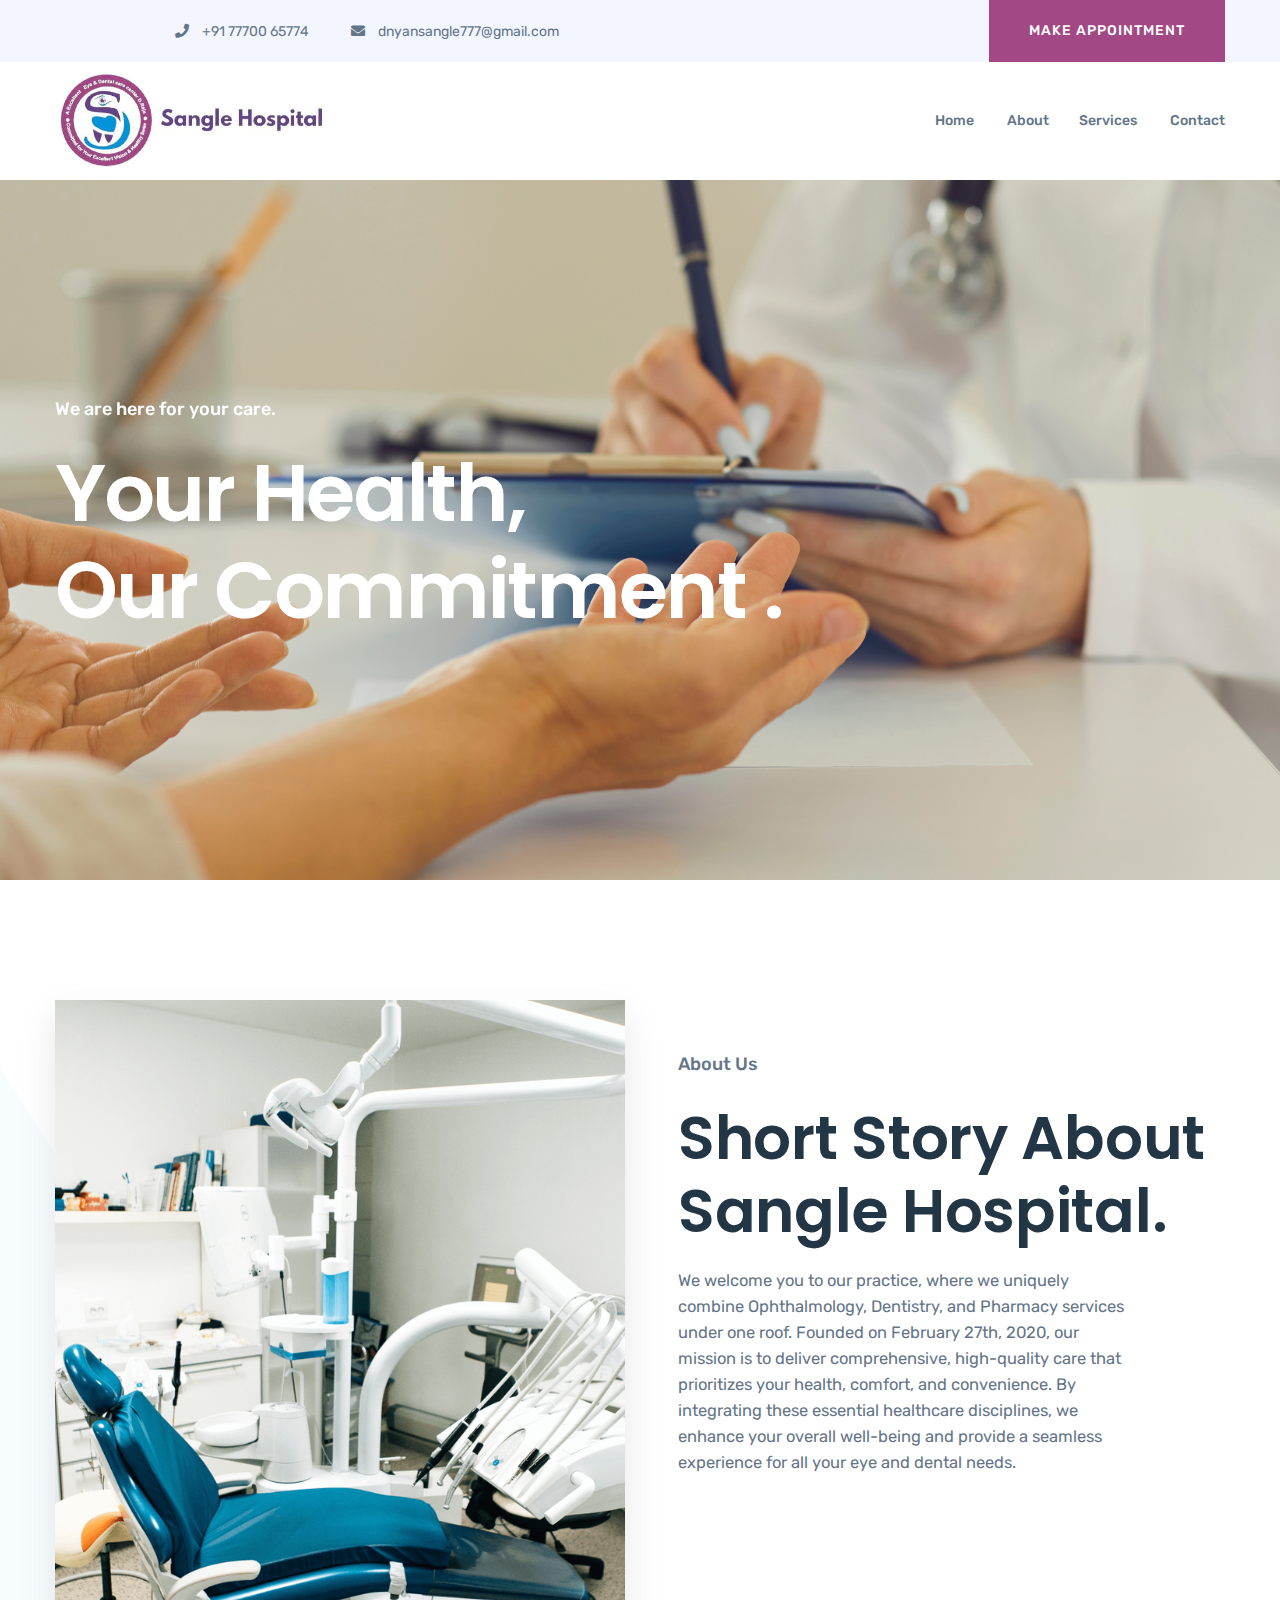
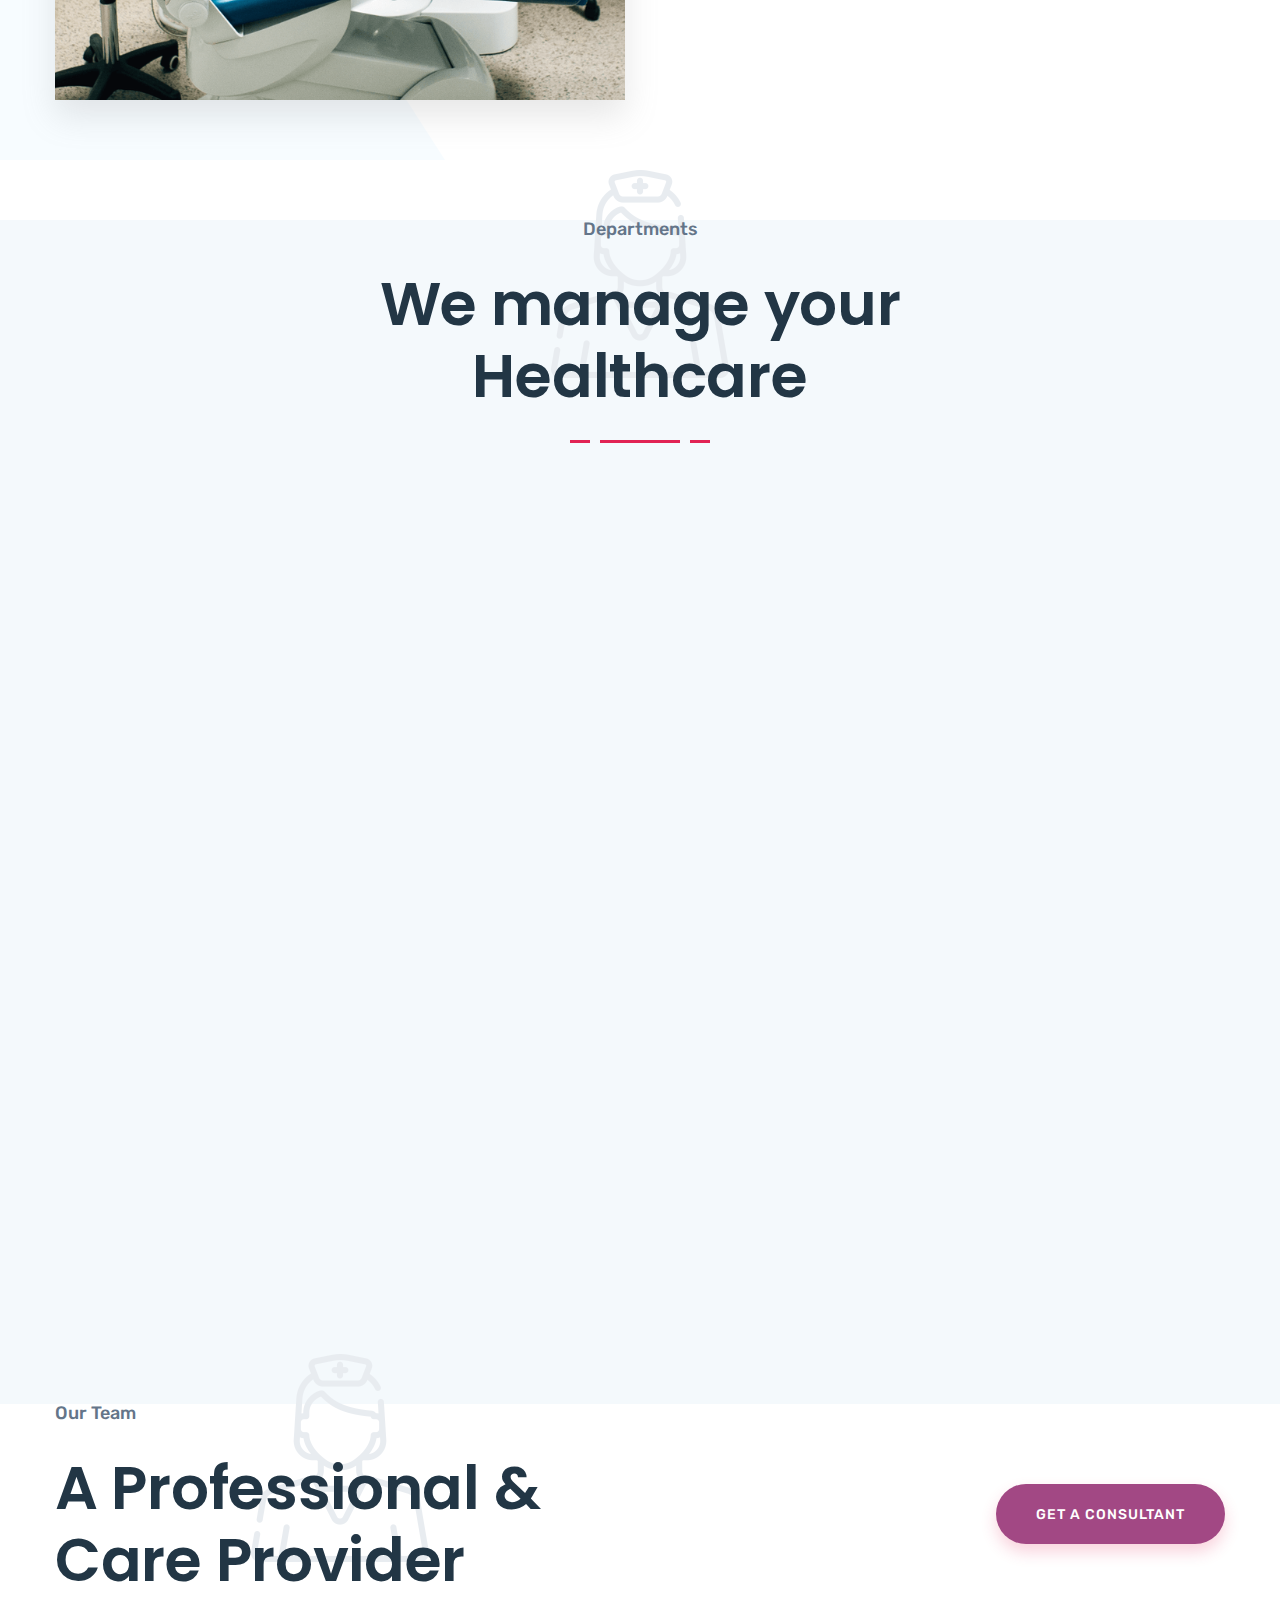
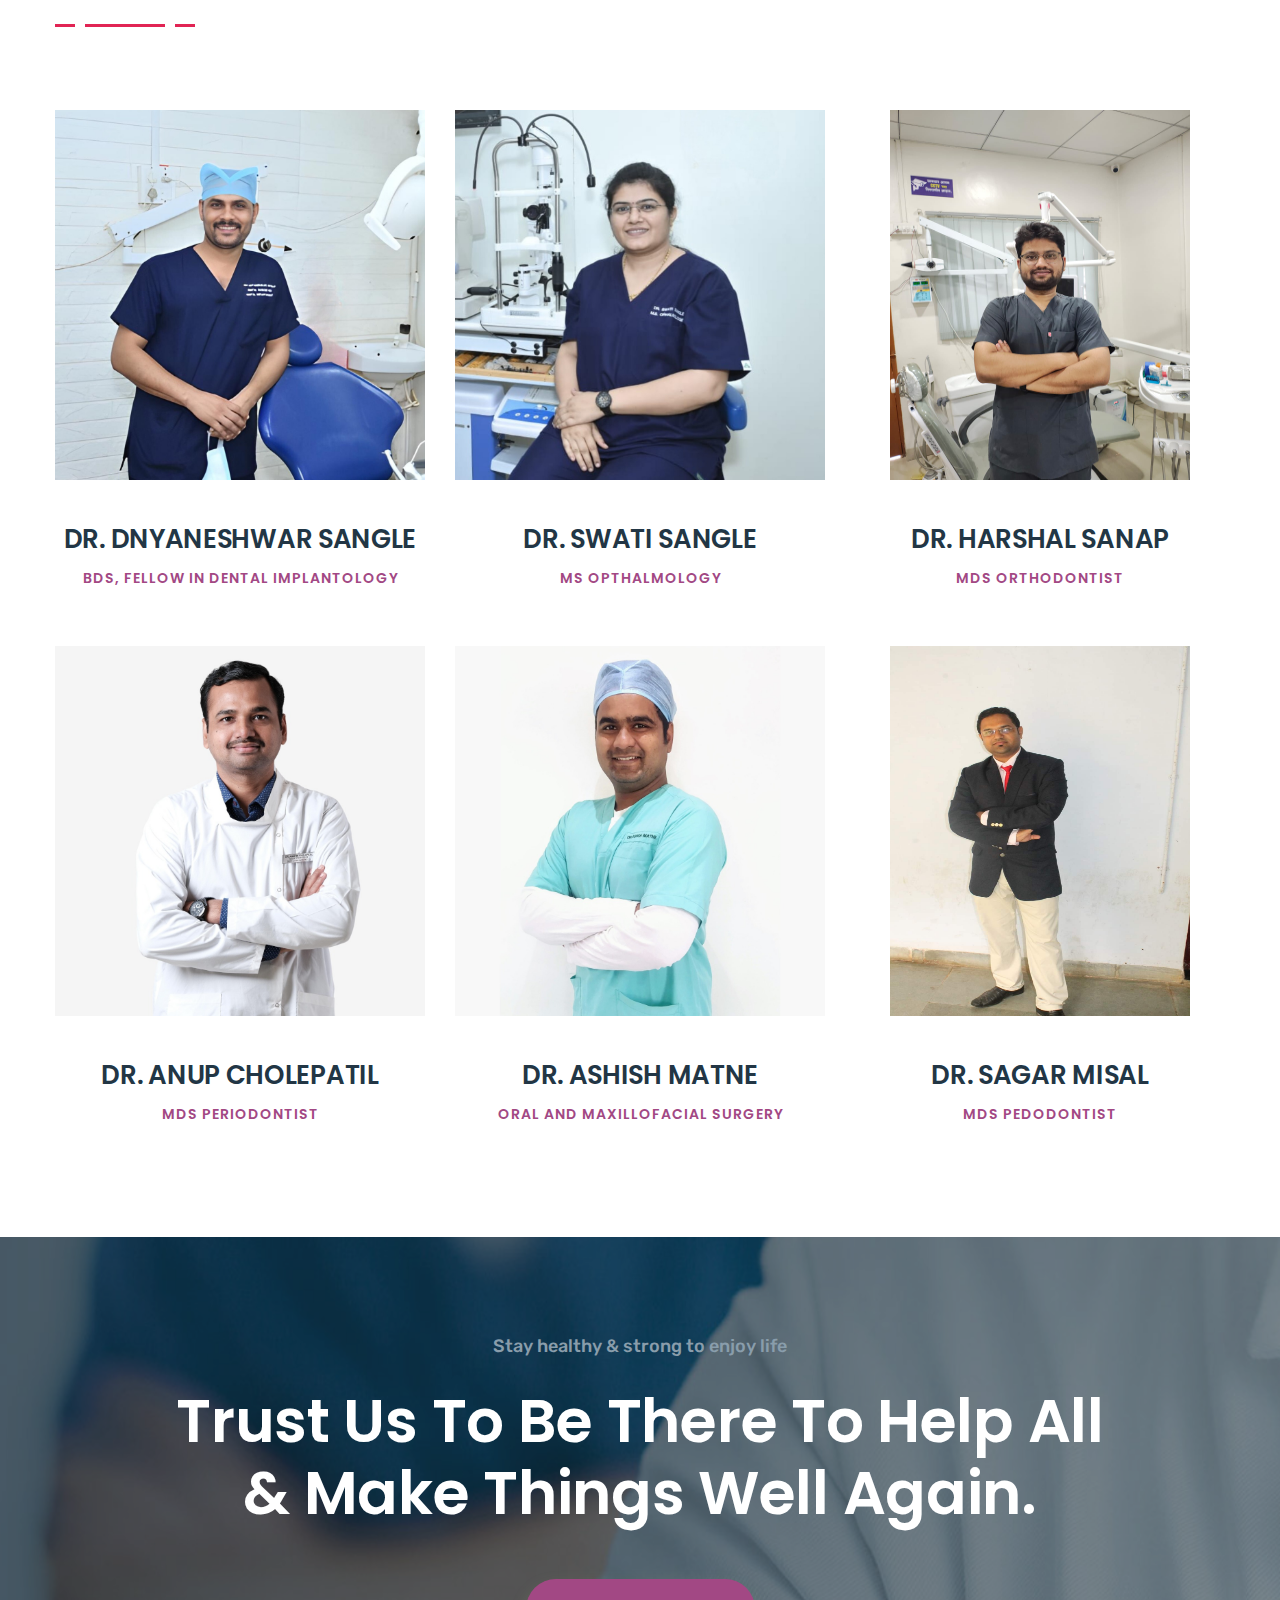
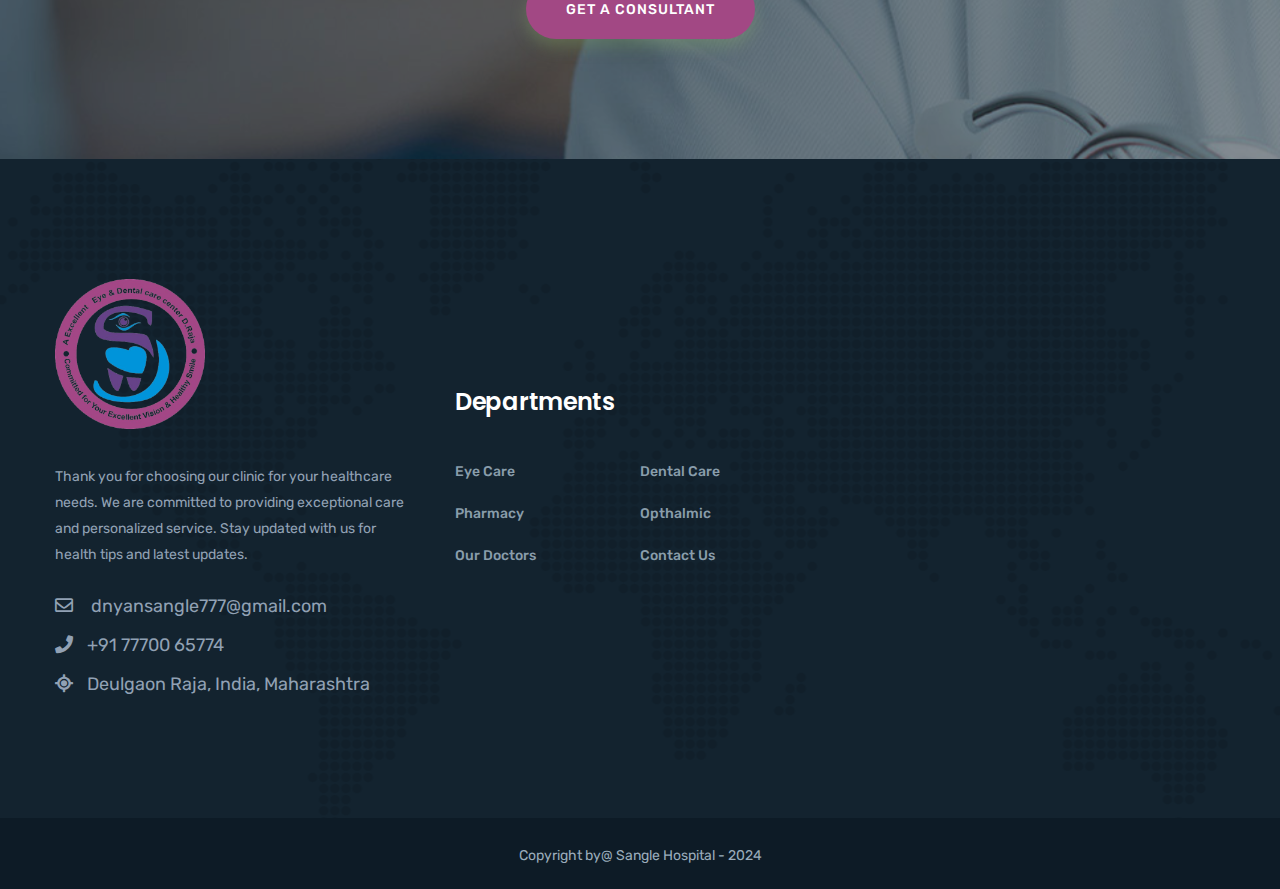
==== index.html @ 7b8735f2 "content change in home and services page" ====
<!doctype html>
<html class="no-js" lang="zxx">

<head>
    <meta charset="utf-8">
    <meta http-equiv="x-ua-compatible" content="ie=edge">
    <title>Sangle Hospital | Home </title>
    <meta name="description" content="">
    <meta name="viewport" content="width=device-width, initial-scale=1">

    <link rel="manifest" href="site.webmanifest">
    <link rel="shortcut icon" type="image/x-icon" href="img/faviconicon.jpg">
    <!-- Place favicon.png in the root directory -->

    <!-- CSS here -->
    <link rel="stylesheet" href="css/bootstrap.min.css">
    <link rel="stylesheet" href="css/owl.carousel.min.css">
    <link rel="stylesheet" href="css/animate.min.css">
    <link rel="stylesheet" href="css/nice-select.css">
    <link rel="stylesheet" href="css/magnific-popup.css">
    <link rel="stylesheet" href="css/all.min.css">
    <link rel="stylesheet" href="css/meanmenu.css">
    <link rel="stylesheet" href="css/slick.css">
    <link rel="stylesheet" href="css/default.css">
    <link rel="stylesheet" href="css/style.css">
    <link rel="stylesheet" href="css/responsive.css">
</head>

<body>

    <!-- header begin -->
    <header>
        <div class="top-bar d-none d-md-block">
            <div class="container">
                <div class="row d-flex align-items-center">
                    <div class="col-xl-6 offset-xl-1 col-lg-6 offset-lg-1 col-md-7 offset-md-1">
                        <div class="header-info">
                            <span><i class="fas fa-phone"></i> +91 77700 65774</span>
                            <span><i class="fas fa-envelope"></i> dnyansangle777@gmail.com</span>
                        </div>
                    </div>
                    <div class="col-xl-5 col-lg-5 col-md-4">
                        <div class="header-top-right-btn f-right">
                            <a href="contact.html" class="btn">Make Appointment</a>
                        </div>
                    </div>
                </div>
            </div>
        </div>
        <!-- menu-area -->
        <div class="header-menu-area">
            <div class="container">
                <div class="row">
                    <div class="col-xl-3 col-lg-3 col-md-5 d-flex align-items-center">
                        <div class="logo logo-circle pos-rel" >
                            <a href="index.html"><img src="img/lpog.jpg" alt=""  style="height:100%;"></a>
                        </div>
                       
                    </div>
                    <div class="col-xl-9 col-lg-9 col-md-9">
                        <!-- <div class="header-right f-right">
                            <div class="header-lang f-right pos-rel d-none d-lg-block">
                                <div class="lang-icon">
                                    <img src="img/icon/lang.png" alt="">
                                    <span>EN<i class="fas fa-angle-down"></i></span>
                                </div>
                                <ul class="header-lang-list">
                                    <li><a href="#">USA</a></li>
                                    <li><a href="#">UK</a></li>
                                    <li><a href="#">CA</a></li>
                                    <li><a href="#">AU</a></li>
                                </ul>
                            </div>
                            <div class="header-social-icons f-right d-none d-xl-block">
                                <ul>
                                    <li><a href="#"><i class="fab fa-facebook-f"></i></a></li>
                                    <li><a href="#"><i class="fab fa-behance"></i></a></li>
                                    <li><a href="#"><i class="fab fa-youtube"></i></a></li>
                                    <li><a href="#"><i class="fab fa-linkedin"></i></a></li>
                                    <li><a href="#"><i class="fab fa-pinterest"></i></a></li>
                                </ul>
                            </div>
                        </div> -->
                        <div class="header__menu f-right">
                            <nav id="mobile-menu">
                                <ul>
                                    <li><a href="index.html">Home</a>
                                    </li>
                                    <li><a href="about.html">About</a>
                                    <li><a href="services.html">Services</a>
                                    </li>
                                    </li>
                                    <li><a href="contact.html">Contact</a>
                                    </li>
                                    
                            </nav>
                        </div>
                    </div>
                    <div class="col-12">
                        <div class="mobile-menu"></div>
                    </div>
                </div>
            </div>
        </div>
    </header>
    <!-- header end -->

    <main>
        <!-- hero-area start -->
        <section class="hero-area">
            <div class="hero-slider">
                <div class="slider-active">
                    <div class="single-slider slider-height d-flex align-items-center" data-background="img/slider/hero-banner.png">
                        <div class="container">
                            <div class="row">
                                <div class="col-xl-6 col-lg-8 col-md-10">
                                    <div class="hero-text">
                                        <div class="hero-slider-caption " >
                                            <h5 data-animation="fadeInUp" data-delay=".2s"style="color: white;">We are here for your care.</h5>
                                            <h1 data-animation="fadeInUp" data-delay=".4s"style="color: white; width: 250%;">Your Health,<br/> Our Commitment .</h1>
                                        </div>
                                        
                                    </div>
                                </div>
                            </div>
                        </div>
                    </div>
                    
                </div>
            </div>
        </section>
        <!-- hero-area end -->
        <!-- about-area start -->
        <section class="about-area pt-120 pb-90">
            <div class="container">
                <div class="row">
                    <div class="col-xl-6 col-lg-5">
                        
                        <div class="about-left-side pos-rel mb-30">
                            <div class="about-front-img">
                                <img src="img/about/illustrationn.png" alt="">
                            </div>
                            <div class="about-shape">
                                <img src="img/about/about-shape.png" alt="">
                            </div>
                        </div>
                    </div>
                    <div class="col-xl-6 col-lg-7">
                        <div class="about-right-side pt-55 mb-30">
                            <div class="about-title mb-20">
                                <h5>About Us</h5>
                                <h1>Short Story About Sangle Hospital.</h1>
                            </div>
                            <div class="about-text" >
                                <p style="font-size: 16.5px; width: 500px;">We welcome you to our practice, where we uniquely combine Ophthalmology, Dentistry, and Pharmacy services under one roof. Founded on February 27th, 2020, our mission is to deliver comprehensive, high-quality care that prioritizes your health, comfort, and convenience. By integrating these essential healthcare disciplines, we enhance your overall well-being and provide a seamless experience for all your eye and dental needs.</p>
                            </div>
                          
                        </div>
                    </div>
                </div>
            </div>
        </section>
        <!-- about-area end -->
        <!-- services-area start -->
        <section class="servcies-area gray-bg pt-115 pb-90">
            <div class="container">
                <div class="row">
                    <div class="col-xl-8 offset-xl-2 col-lg-10 offset-lg-1">
                        <div class="section-title text-center pos-rel mb-75">
                            <div class="section-icon">
                                <img class="section-back-icon" src="img/section/section-back-icon.png" alt="">
                            </div>
                            <div class="section-text pos-rel">
                                <h5>Departments</h5>
                                <h1> We manage your Healthcare</h1>
                            </div>
                            <div class="section-line pos-rel">
                                
                                <img src="img/shape/section-title-line.png" alt="">
                            </div>
                        </div>
                    </div>
                </div>
                <div class="row">
                    <div class="col-6">
                        <div class="service-box text-center mb-30" data-aos="fade-right">
                            <div class="service-thumb" style="height: 10%; width: 15%; margin-left:44%;">
                                <img src="img/services/eye.png" alt="">
                            </div>

                            <div class="service-content">
                            <h3><a href="services-details.html">Eye Care</h3>
                                <p>Ensuring Your Vision's Health with Expertise and Compassion.</p>
                                <a class="service-link" href="services-details.html">Read More</a>
                            </div>
                        </div>
                    </div>
                    
                    <div class="col-6">
                        <div class="service-box text-center mb-30"data-aos="fade-left">
                            <div class="service-thumb" style="height: 10%; width: 15%; margin-left:45%;">
                                <img src="img/services/dental-care.png" alt="">
                            </div>
                            <div class="service-content">
                                <h3><a href="services-details-2.html">Dental Care</a></h3>
                                <p>Enhancing Smiles with Expertise, Comfort, and Personalized Treatment Options.</p>
                                <a class="service-link" href="services-details-2.html">Read More</a>
                            </div>
                        </div>
                    </div>
                    <div class="col-6">
                        <div class="service-box text-center mb-30"data-aos="fade-right">
                            <div class="service-thumb" style="height: 10%; width: 15%; margin-left:45%;">
                                <img src="img/services/medicine.png" alt="">
                            </div>
                            <div class="service-content">
                                <h3><a href="services-details-3.html">PHARMACY</a></h3>
                                <p>Dispensing health, expertise in medications, and caring service for your well-being and healthcare needs.</p>
                                <a class="service-link" href="services-details-3.html">Read More</a>
                            </div>
                        </div>
                    </div>
                    
                    <div class="col-6">
                        <div class="service-box text-center mb-30"data-aos="fade-left">
                            <div class="service-thumb" style="height: 10%; width: 15%; margin-left:45%;">
                                <img src="img/services/shared-vision.png" alt="">
                            </div>
                            <div class="service-content">
                                <h3><a href="services-details-4.html">Optometry/Optician.</a></h3>
                                <p>Specialized eye care services offering diagnostics, treatment, and surgeries for optimal vision health and wellness.</p>
                                <a class="service-link" href="services-details-4.html">Read More</a>
                            </div>
                        </div>
                    </div>
                    <!-- <div class="col-xl-4 col-lg-6 col-md-6">
                        <div class="service-box text-center mb-30">
                            <div class="service-thumb">
                                <img src="img/services/service5.png" alt="">
                            </div>
                            <div class="service-content">
                                <h3><a href="#">Neurology Sargery</a></h3>
                                <p>Ut enim ad minim veniam, quis nostrud exercitation ullamco laboris nisi ut aliquip ex ea commodo.</p>
                                <a class="service-link" href="services-details.html">Read More</a>
                            </div>
                        </div>
                    </div>
                    <div class="col-xl-4 col-lg-6 col-md-6">
                        <div class="service-box text-center mb-30">
                            <div class="service-thumb">
                                <img src="img/services/service6.png" alt="">
                            </div>
                            <div class="service-content">
                                <h3><a href="#">Allergic Issue</a></h3>
                                <p>Ut enim ad minim veniam, quis nostrud exercitation ullamco laboris nisi ut aliquip ex ea commodo.</p>
                                <a class="service-link" href="services-details.html">Read More</a>
                            </div>
                        </div> -->
                    </div>
                </div>
            </div>
        </section>
        <!-- services-area end -->
        <!-- team-area start -->
        <section class="team-area pt-115 pb-55">
            <div class="container">
                <div class="row">
                    <div class="col-xl-6 col-lg-7 col-md-10">
                        <div class="section-title pos-rel mb-75">
                            <div class="section-icon">
                                <img class="section-back-icon back-icon-left" src="img/section/section-back-icon.png" alt="">
                            </div>
                            <div class="section-text pos-rel">
                                <h5>Our Team</h5>
                                <h1>A Professional & Care Provider</h1>
                            </div>
                            <div class="section-line pos-rel">
                                <img src="img/shape/section-title-line.png" alt="">
                            </div>
                        </div>
                    </div>
                    <div class="col-xl-6 col-lg-5">
                        <div class="section-button text-right d-none d-lg-block pt-80" >
                            <a data-animation="fadeInLeft" data-delay=".6s" href="contact.html" class="btn btn-icon ml-0">GET A CONSULTANT</a>
                        </div>
                    </div>
                </div>
                <div class="row">
                    <div class="col-xl-4 col-lg-4 col-md-6">
                        <div class="team-box text-center mb-60">
                            <div class="team-thumb mb-45 pos-rel">
                                <img src="img/team/dr-5.jpg" alt="">
                            </div>
                            <div class="team-content">
                                <h3>DR. DNYANESHWAR SANGLE 
                                </h3>
                                <h6>BDS, FELLOW IN DENTAL IMPLANTOLOGY</h6>
                            </div>
                        </div>
                    </div>
                    <div class="col-xl-4 col-lg-4 col-md-6">
                        <div class="team-box text-center mb-60">
                            <div class="team-thumb mb-45 pos-rel">
                                <img src="img/team/dr-4.jpg" alt="">
                               
                            </div>
                            <div class="team-content">
                                <h3>
                                    DR. SWATI SANGLE 
                                    </h3>
                                <h6>MS OPTHALMOLOGY
                                </h6>
                            </div>
                        </div>
                    </div>
                    <div class="col-xl-4 col-lg-4 col-md-6" >
                        <div class="team-box text-center mb-60">
                            <div class="team-thumb mb-45 pos-rel" >
                                <img src="img/team/de-3.jpg" alt="" style="height: 370px; width: 300px;">
                               
                            </div>
                            <div class="team-content">
                                <h3>DR. HARSHAL SANAP
                                </h3>
                                <h6> MDS ORTHODONTIST
                                </h6>
                            </div>
                        </div>
                    </div>
                    <div class="col-xl-4 col-lg-4 col-md-6">
                        <div class="team-box text-center mb-60">
                            <div class="team-thumb mb-45 pos-rel">
                                <img src="img/team/dr-6.jpg" alt="">
                               
                            </div>
                            <div class="team-content">
                                <h3>DR. ANUP CHOLEPATIL 
                                </h3>
                                <h6> MDS PERIODONTIST </h6>
                            </div>
                        </div>
                    </div>
                    <div class="col-xl-4 col-lg-4 col-md-6">
                        <div class="team-box text-center mb-60">
                            <div class="team-thumb mb-45 pos-rel">
                                <img src="img/team/dr-1.jpg" alt="">
                               
                            </div>
                            <div class="team-content">
                                <h3>
                                    DR. ASHISH MATNE 
                                    </h3>
                                <h6> 
                                    ORAL AND MAXILLOFACIAL SURGERY
                                    </h6>
                            </div>
                        </div>
                    </div>
                    <div class="col-xl-4 col-lg-4 col-md-6">
                        <div class="team-box text-center mb-60">
                            <div class="team-thumb mb-45 pos-rel">
                                <img src="img/team/de-2.jpg" alt="" style="height: 370px; width: 300px;">
                               
                            </div>
                            <div class="team-content">
                                <h3>DR. SAGAR MISAL
                                </h3>
                                <h6> MDS PEDODONTIST
                                </h6>
                            </div>
                        </div>
                    </div>
                    <!-- <div class="col-xl-4 col-lg-4 col-md-6">
                        <div class="team-box text-center mb-60">
                            <div class="team-thumb mb-45 pos-rel">
                                <img src="img/team/member6.png" alt="">
                               
                            </div>
                            <div class="team-content">
                                <h3>DR. SAYALI DARGAD 

                                </h3>
                                <h6>BDS MDS
                                    ENDODONTICS 
                                    
                                </h6>
                            </div>
                        </div>
                    </div>
                    <div class="col-xl-4 col-lg-4 col-md-6">
                        <div class="team-box text-center mb-60">
                            <div class="team-thumb mb-45 pos-rel">
                                <img src="img/team/member6.png" alt="">
                               
                            </div>
                            <div class="team-content">
                                <h3>DR. AMER BADAM 

                                </h3>
                                <h6>BDS MDS PROSTHODONTIST 

                                </h6>
                            </div>
                        </div>
                    </div>
                    <div class="col-xl-4 col-lg-4 col-md-6">
                        <div class="team-box text-center mb-60">
                            <div class="team-thumb mb-45 pos-rel">
                                <img src="img/team/member6.png" alt="">
                               
                            </div>
                            <div class="team-content">
                                <h3>
                                    DR. KIRAN MHASKE
                                    
                                </h3>
                                <h6>BDS MDS 
                                    PROSTHODONTIST
                                </h6>
                            </div>
                        </div>
                    </div> -->
                </div>
            </div>
        </section>
        <!-- team-area end -->
        <!-- fact-area start -->
        <!-- <section class="fact-area fact-map primary-bg pos-rel pt-115 pb-60">
            <div class="container">
                <div class="row">
                    <div class="col-xl-6 col-lg-6 col-md-10">
                        <div class="section-title pos-rel mb-45">
                            <div class="section-text section-text-white pos-rel">
                                <h5>We are available 24/7</h5>
                                <h1 class="white-color">We Always Ready For A Challenge.</h1>
                            </div>
                        </div>
                        <div class="section-button section-button-left mb-30">
                            <a data-animation="fadeInLeft" data-delay=".6s" href="appoinment.html" class="btn btn-icon ml-0"><span>+</span>Make Appointment</a>
                        </div>
                    </div>
                    <div class="col-lg-6 col-lg-6 col-md-8">
                        <div class="cta-satisfied">
                            <div class="single-satisfied mb-50">
                                <h1>1M+</h1>
                                <h5> <i class="fas fa-user"></i> Satisfied Patients</h5>
                                <p>Lorem ipsum dolor sit amet, consectetur adipisicing elit, sed do eiusmod tempor incididunt ut labore et dolore magna
                                aliqua.</p>
                            </div>
                            <div class="single-satisfied mb-50">
                                <h1>100+</h1>
                                <h5><i class="far fa-thumbs-up"></i> World Awards</h5>
                                <p>Lorem ipsum dolor sit amet, consectetur adipisicing elit, sed do eiusmod tempor incididunt ut labore et dolore magna
                                aliqua.</p>
                            </div>
                        </div>
                    </div>
                </div>
            </div>
        </section> -->
        <!-- fact-area end -->
        <!-- pricing-area start -->
        <!-- <section class="pricing-area gray-bg pt-115 pb-90">
            <div class="container">
                <div class="row">
                    <div class="col-xl-5 col-lg-6 col-md-12">
                        <div class="section-title pos-rel mb-75">
                            <div class="section-icon">
                                <img class="section-back-icon back-icon-left" src="img/section/section-back-icon.png" alt="">
                            </div>
                            <div class="section-text pos-rel">
                                <h5>Our Plans</h5>
                                <h1>Pricing &amp; Plans</h1>
                            </div>
                            <div class="section-line pos-rel">
                                <img src="img/shape/section-title-line.png" alt="">
                            </div>
                        </div>
                    </div>
                    <div class="col-xl-7 col-lg-6 col-md-12">
                        <div class="pricing-menu f-right">
                            <ul class="nav nav-pills" id="pills-tab" role="tablist">
                                <li class="nav-item">
                                    <a class="nav-link active" id="pills-home-tab" data-toggle="pill" href="#pills-home" role="tab" aria-controls="pills-home"
                                        aria-selected="true">monthly</a>
                                </li>
                                <li class="nav-item">
                                    <a class="nav-link" id="pills-profile-tab" data-toggle="pill" href="#pills-profile" role="tab" aria-controls="pills-profile"
                                        aria-selected="false">yearly</a>
                                </li>
                            </ul>
                        </div>
                    </div>
                </div>
                <div class="row">
                    <div class="col-xl-12">
                        <div class="tab-content" id="pills-tabContent">
                            <div class="tab-pane fade show active" id="pills-home" role="tabpanel" aria-labelledby="pills-home-tab">
                                <div class="row">
                                    <div class="col-xl-4 col-lg-4 col-md-6">
                                        <div class="pricing-box mb-30">
                                            <div class="pricing-thumb mb-45">
                                                <img src="img/pricing/pricing-thumb-1.png" alt="">
                                            </div>
                                            <div class="pricing-content">
                                                <h1>Professional</h1>
                                                <p>Ut enim ad minim veniam, quis istomw nostrud exercitation ullamco laboris nisi ut aliquip ex ea
                                                    commodo.</p>
                                                <a data-animation="fadeInLeft" data-delay=".6s" href="#" class="btn btn-icon ml-0"><span>+</span>Price:
                                                    $489.00</a>
                                            </div>
                                        </div>
                                    </div>
                                    <div class="col-xl-4 col-lg-4 col-md-6">
                                        <div class="pricing-box mb-30">
                                            <div class="pricing-thumb mb-45">
                                                <img src="img/pricing/pricing-thumb-2.png" alt="">
                                            </div>
                                            <div class="pricing-content">
                                                <h1>Advanced</h1>
                                                <p>Ut enim ad minim veniam, quis istomw nostrud exercitation ullamco laboris nisi ut aliquip ex ea
                                                    commodo.</p>
                                                <a data-animation="fadeInLeft" data-delay=".6s" href="#" class="btn btn-icon ml-0"><span>+</span>Price:
                                                    $489.00</a>
                                            </div>
                                        </div>
                                    </div>
                                    <div class="col-xl-4 col-lg-4 col-md-6">
                                        <div class="pricing-box mb-30">
                                            <div class="pricing-thumb mb-45">
                                                <img src="img/pricing/pricing-thumb-3.png" alt="">
                                            </div>
                                            <div class="pricing-content">
                                                <h1>Advantage</h1>
                                                <p>Ut enim ad minim veniam, quis istomw nostrud exercitation ullamco laboris nisi ut aliquip ex ea
                                                    commodo.</p>
                                                <a data-animation="fadeInLeft" data-delay=".6s" href="#" class="btn btn-icon ml-0"><span>+</span>Price:
                                                    $489.00</a>
                                            </div>
                                        </div>
                                    </div>
                                </div>
                            </div>
                            <div class="tab-pane fade" id="pills-profile" role="tabpanel" aria-labelledby="pills-profile-tab">
                                <div class="row">
                                    <div class="col-xl-4 col-lg-4 col-md-6">
                                        <div class="pricing-box mb-30">
                                            <div class="pricing-thumb mb-45">
                                                <img src="img/pricing/pricing-thumb-1.png" alt="">
                                            </div>
                                            <div class="pricing-content">
                                                <h1>Professional</h1>
                                                <p>Ut enim ad minim veniam, quis istomw nostrud exercitation ullamco laboris nisi ut aliquip ex ea
                                                    commodo.</p>
                                                <a data-animation="fadeInLeft" data-delay=".6s" href="#" class="btn btn-icon ml-0"><span>+</span>Price:
                                                    $489.00</a>
                                            </div>
                                        </div>
                                    </div>
                                    <div class="col-xl-4 col-lg-4 col-md-6">
                                        <div class="pricing-box mb-30">
                                            <div class="pricing-thumb mb-45">
                                                <img src="img/pricing/pricing-thumb-2.png" alt="">
                                            </div>
                                            <div class="pricing-content">
                                                <h1>Advanced</h1>
                                                <p>Ut enim ad minim veniam, quis istomw nostrud exercitation ullamco laboris nisi ut aliquip ex ea
                                                    commodo.</p>
                                                <a data-animation="fadeInLeft" data-delay=".6s" href="#" class="btn btn-icon ml-0"><span>+</span>Price:
                                                    $489.00</a>
                                            </div>
                                        </div>
                                    </div>
                                    <div class="col-xl-4 col-lg-4 col-md-6">
                                        <div class="pricing-box mb-30">
                                            <div class="pricing-thumb mb-45">
                                                <img src="img/pricing/pricing-thumb-3.png" alt="">
                                            </div>
                                            <div class="pricing-content">
                                                <h1>Advantage</h1>
                                                <p>Ut enim ad minim veniam, quis istomw nostrud exercitation ullamco laboris nisi ut aliquip ex ea
                                                    commodo.</p>
                                                <a data-animation="fadeInLeft" data-delay=".6s" href="#" class="btn btn-icon ml-0"><span>+</span>Price:
                                                    $489.00</a>
                                            </div>
                                        </div>
                                    </div>
                                </div>
                            </div>
                        </div>
                    </div>
                </div>
            </div>
        </section> -->
        <!-- pricing-area end -->
        <!-- cta-area start -->
        <section class="cta-area pos-rel pt-115 pb-120" data-background="img/section/hero-doctor.png" >
            <div class="container">
                <div class="row">
                    <div class="col-xl-10 offset-xl-1 col-md-12">
                        <div class="cta-text text-center">
                            <div class="section-title pos-rel mb-50">
                                <div class="section-text section-text-white pos-rel" style="padding-top: 100px;">
                                    <h5>Stay healthy & strong to enjoy life</h5>
                                    <h1 class="white-color">Trust Us To Be There To Help All & Make Things Well Again.</h1>
                                </div>
                            </div>
                            <div class="section-button section-button-left">
                                <a data-animation="fadeInLeft" data-delay=".6s" href="contact.html" class="btn btn-icon btn-icon-green ml-0">get a consultant</a>
                            </div>
                        </div>
                    </div>
                </div>
            </div>
        </section>
        <!-- cta-area end -->
        <!-- latest-news-area start -->
        <!-- <section class="latest-news-area pt-115 pb-20">
            <div class="container">
                <div class="row">
                    <div class="col-xl-6 col-lg-7">
                        <div class="section-title pos-rel mb-75">
                            <div class="section-icon">
                                <img class="section-back-icon back-icon-left" src="img/section/section-back-icon.png" alt="">
                            </div>
                            <div class="section-text pos-rel">
                                <h5>News</h5>
                                <h1>Get Every Single Updates Here.</h1>
                            </div>
                            <div class="section-line pos-rel">
                                <img src="img/shape/section-title-line.png" alt="">
                            </div>
                        </div>
                    </div>
                    <div class="col-xl-6 col-lg-5 d-none d-lg-block">
                        <div class="section-button text-right pt-80">
                            <a data-animation="fadeInLeft" data-delay=".6s" href="blog.html" class="btn btn-icon ml-0"><span>+</span>our blog</a>
                        </div>
                    </div>
                </div>
                <div class="row">
                    <div class="col-xl-4 col-lg-6 col-md-6">
                        <div class="latest-news-box mb-30">
                            <div class="latest-news-thumb mb-35">
                                <img src="img/blog/blog-thumb-1.jpg" alt="">
                            </div>
                            <div class="latest-news-content">
                                <div class="news-meta mb-10">
                                    <span><a href="#" class="news-tag">Medical,</a></span>
                                    <span><a href="#" class="news-tag">Medicine</a></span>
                                </div>
                                <h3><a href="news-details.html">Lorem ipsum dolor sit amet, cons ectetur adidis dicolo wiran.</a></h3>
                                <p>Lorem ipsum dolor sit amet, consectetur adipisicing elit, sed do eiusmod tempor incididunt ut labore et dolore
                                    magna
                                    aliqua. Ut enim ad minim veniam.</p>
                            </div>
                        </div>
                    </div>
                    <div class="col-xl-4 col-lg-6 col-md-6">
                        <div class="latest-news-box mb-30">
                            <div class="latest-news-thumb mb-35">
                                <img src="img/blog/blog-thumb-2.jpg" alt="">
                            </div>
                            <div class="latest-news-content">
                                <div class="news-meta mb-10">
                                    <span><a href="#" class="news-tag">Medical,</a></span>
                                    <span><a href="#" class="news-tag">Medicine</a></span>
                                </div>
                                <h3><a href="news-details.html">Lorem ipsum dolor sit amet, cons ectetur adidis dicolo wiran.</a></h3>
                                <p>Lorem ipsum dolor sit amet, consectetur adipisicing elit, sed do eiusmod tempor incididunt ut labore et dolore
                                    magna
                                    aliqua. Ut enim ad minim veniam.</p>
                            </div>
                        </div>
                    </div>
                    <div class="col-xl-4 col-lg-12 col-md-12">
                        <div class="recent-news-list mb-120">
                            <div class="latest-news-content singl-news news-border-bottom">
                                <h3><a href="news-details.html">Lorem ipsum dolor sit amet, consectetur adidis.</a></h3>
                                <span class="meta-date"><i class="far fa-calendar"></i>23rd Jan 2019</span>
                                <span class="meta-date"><a href="#"><i class="far fa-comments"></i>33 Comments</a></span>
                            </div>
                            <div class="latest-news-content singl-news news-border-bottom">
                                <h3><a href="news-details.html">Lorem ipsum dolor sit amet, consectetur adidis.</a></h3>
                                <span class="meta-date"><i class="far fa-calendar"></i>23rd Jan 2019</span>
                                <span class="meta-date"><a href="#"><i class="far fa-comments"></i>33 Comments</a></span>
                            </div>
                            <div class="latest-news-content singl-news ">
                                <h3><a href="news-details.html">Lorem ipsum dolor sit amet, consectetur adidis.</a></h3>
                                <span class="meta-date"><i class="far fa-calendar"></i>23rd Jan 2019</span>
                                <span class="meta-date"><a href="#"><i class="far fa-comments"></i>33 Comments</a></span>
                            </div>
                        </div>
                        <div class="mk-call-btn f-right mb-30">
                            <a data-animation="fadeInLeft" data-delay=".6s" href="contact.html" class="btn btn-icon btn-icon-green ml-0"><span><i class="fas fa-phone"></i></span>make call</a>
                        </div>
                    </div>
                </div>
            </div>
        </section> -->
        <!-- latest-news-area end -->
<!-- Footer start -->
        <footer>
            <div class="footer-top primary-bg footer-map pos-rel pt-120 pb-80">
                <div class="container">
                    <div class="row align-items-center">
                        <div class="col-xl-4 col-lg-6 col-md-6">
                            <div class="footer-contact-info footer-contact-info-3 mb-40">
                                <div class="footer-logo mb-35">
                                    <a href="#"><img src="img/logo/logo-removebg-preview.png" alt="" style="height: 150px;"></a>
                                </div>
                                <div class="footer-contact-content mb-25">
                                    <p>Thank you for choosing our clinic for your healthcare needs. We are committed to providing exceptional care and personalized service. Stay updated with us for health tips and latest updates.</p>
                                </div>
                                <div class="footer-emailing">
                                    <ul>
                                        <li><i class="far fa-envelope"></i>
                                            dnyansangle777@gmail.com</li>
                                        <li><i class="fas fa-phone"></i>+91 77700 65774</li>
                                        <li><i class="fa fa-location"></i>Deulgaon Raja, India, Maharashtra</li>
                                    </ul>
                                </div>
                            </div>
                        </div>
                        <div class="col-xl-4 col-lg-6 col-md-6">
                            <div class="footer-widget mb-40">
                                <div class="footer-title">
                                    <h3>Departments</h3>
                                </div>
                                <div class="footer-menu footer-menu-2">
                                    <ul>
                                        <li><a href="services-details.html">Eye Care</a></li>
                                        <li><a href="services-details-2.html">Dental Care</a></li>
                                        <li><a href="services-details-3.html">Pharmacy</a></li>
                                        <li><a href="services-details-4.html">Opthalmic</a></li>
                                        <li><a href="about.html#team">Our Doctors</a></li>
                                        <li><a href="contact.html">Contact Us</a></li>
                                        
                                    </ul>
                                </div>
                            </div>
                        </div>
                       
                    </div>
                </div>
            </div>
            <div class="footer-bottom pt-25 pb-20">
                <div class="container">
                    <div class="row">
                        <div class="col-xl-12">
                            <div class="footer-copyright footer-copyright-3 text-center">
                                <p>Copyright by@ Sangle Hospital - 2024</p>
                            </div>
                        </div>
                    </div>
                </div>
            </div>
        </footer>
        <!-- Footer end -->
    </main>

    <!-- JS here -->
    <script src="js/vendor/modernizr-3.5.0.min.js"></script>
    <script src="js/vendor/jquery-1.12.4.min.js"></script>
    <script src="js/popper.min.js"></script>
    <script src="js/bootstrap.min.js"></script>
    <script src="js/owl.carousel.min.js"></script>
    <script src="js/isotope.pkgd.min.js"></script>
    <script src="js/one-page-nav-min.js"></script>
    <script src="js/slick.min.js"></script>
    <script src="js/ajax-form.js"></script>
    <script src="js/wow.min.js"></script>
    <script src="js/jquery.nice-select.min.js"></script>
    <script src="js/jquery.scrollUp.min.js"></script>
    <script src="js/jquery.meanmenu.min.js"></script>
    <script src="js/jquery.counterup.min.js"></script>
    <script src="js/waypoints.min.js"></script>
    <script src="js/imagesloaded.pkgd.min.js"></script>
    <script src="js/jquery.magnific-popup.min.js"></script>
    <script src="js/plugins.js"></script>
    <script src="js/main.js"></script>
    <script src="https://unpkg.com/aos@2.3.1/dist/aos.js"></script>
    <script>
        AOS.init();
      </script>
</body>

</html>
---- css/nice-select.css ----
.nice-select {
  -webkit-tap-highlight-color: transparent;
  background-color: #fff;
  border-radius: 5px;
  border: solid 1px #e8e8e8;
  box-sizing: border-box;
  clear: both;
  cursor: pointer;
  display: block;
  float: left;
  font-family: inherit;
  font-size: 14px;
  font-weight: normal;
  height: 42px;
  line-height: 40px;
  outline: none;
  padding-left: 18px;
  padding-right: 30px;
  position: relative;
  text-align: left !important;
  -webkit-transition: all 0.2s ease-in-out;
  transition: all 0.2s ease-in-out;
  -webkit-user-select: none;
     -moz-user-select: none;
      -ms-user-select: none;
          user-select: none;
  white-space: nowrap;
  width: auto; }
  .nice-select:hover {
    border-color: #dbdbdb; }
  .nice-select:active, .nice-select.open, .nice-select:focus {
    border-color: #999; }
  .nice-select:after {
    border-bottom: 2px solid #999;
    border-right: 2px solid #999;
    content: '';
    display: block;
    height: 5px;
    margin-top: -4px;
    pointer-events: none;
    position: absolute;
    right: 12px;
    top: 50%;
    -webkit-transform-origin: 66% 66%;
        -ms-transform-origin: 66% 66%;
            transform-origin: 66% 66%;
    -webkit-transform: rotate(45deg);
        -ms-transform: rotate(45deg);
            transform: rotate(45deg);
    -webkit-transition: all 0.15s ease-in-out;
    transition: all 0.15s ease-in-out;
    width: 5px; }
  .nice-select.open:after {
    -webkit-transform: rotate(-135deg);
        -ms-transform: rotate(-135deg);
            transform: rotate(-135deg); }
  .nice-select.open .list {
    opacity: 1;
    pointer-events: auto;
    -webkit-transform: scale(1) translateY(0);
        -ms-transform: scale(1) translateY(0);
            transform: scale(1) translateY(0); }
  .nice-select.disabled {
    border-color: #ededed;
    color: #999;
    pointer-events: none; }
    .nice-select.disabled:after {
      border-color: #cccccc; }
  .nice-select.wide {
    width: 100%; }
    .nice-select.wide .list {
      left: 0 !important;
      right: 0 !important; }
  .nice-select.right {
    float: right; }
    .nice-select.right .list {
      left: auto;
      right: 0; }
  .nice-select.small {
    font-size: 12px;
    height: 36px;
    line-height: 34px; }
    .nice-select.small:after {
      height: 4px;
      width: 4px; }
    .nice-select.small .option {
      line-height: 34px;
      min-height: 34px; }
  .nice-select .list {
    background-color: #fff;
    border-radius: 5px;
    box-shadow: 0 0 0 1px rgba(68, 68, 68, 0.11);
    box-sizing: border-box;
    margin-top: 4px;
    opacity: 0;
    overflow: hidden;
    padding: 0;
    pointer-events: none;
    position: absolute;
    top: 100%;
    left: 0;
    -webkit-transform-origin: 50% 0;
        -ms-transform-origin: 50% 0;
            transform-origin: 50% 0;
    -webkit-transform: scale(0.75) translateY(-21px);
        -ms-transform: scale(0.75) translateY(-21px);
            transform: scale(0.75) translateY(-21px);
    -webkit-transition: all 0.2s cubic-bezier(0.5, 0, 0, 1.25), opacity 0.15s ease-out;
    transition: all 0.2s cubic-bezier(0.5, 0, 0, 1.25), opacity 0.15s ease-out;
    z-index: 9; }
    .nice-select .list:hover .option:not(:hover) {
      background-color: transparent !important; }
  .nice-select .option {
    cursor: pointer;
    font-weight: 400;
    line-height: 40px;
    list-style: none;
    min-height: 40px;
    outline: none;
    padding-left: 18px;
    padding-right: 29px;
    text-align: left;
    -webkit-transition: all 0.2s;
    transition: all 0.2s; }
    .nice-select .option:hover, .nice-select .option.focus, .nice-select .option.selected.focus {
      background-color: #f6f6f6; }
    .nice-select .option.selected {
      font-weight: bold; }
    .nice-select .option.disabled {
      background-color: transparent;
      color: #999;
      cursor: default; }

.no-csspointerevents .nice-select .list {
  display: none; }

.no-csspointerevents .nice-select.open .list {
  display: block; }
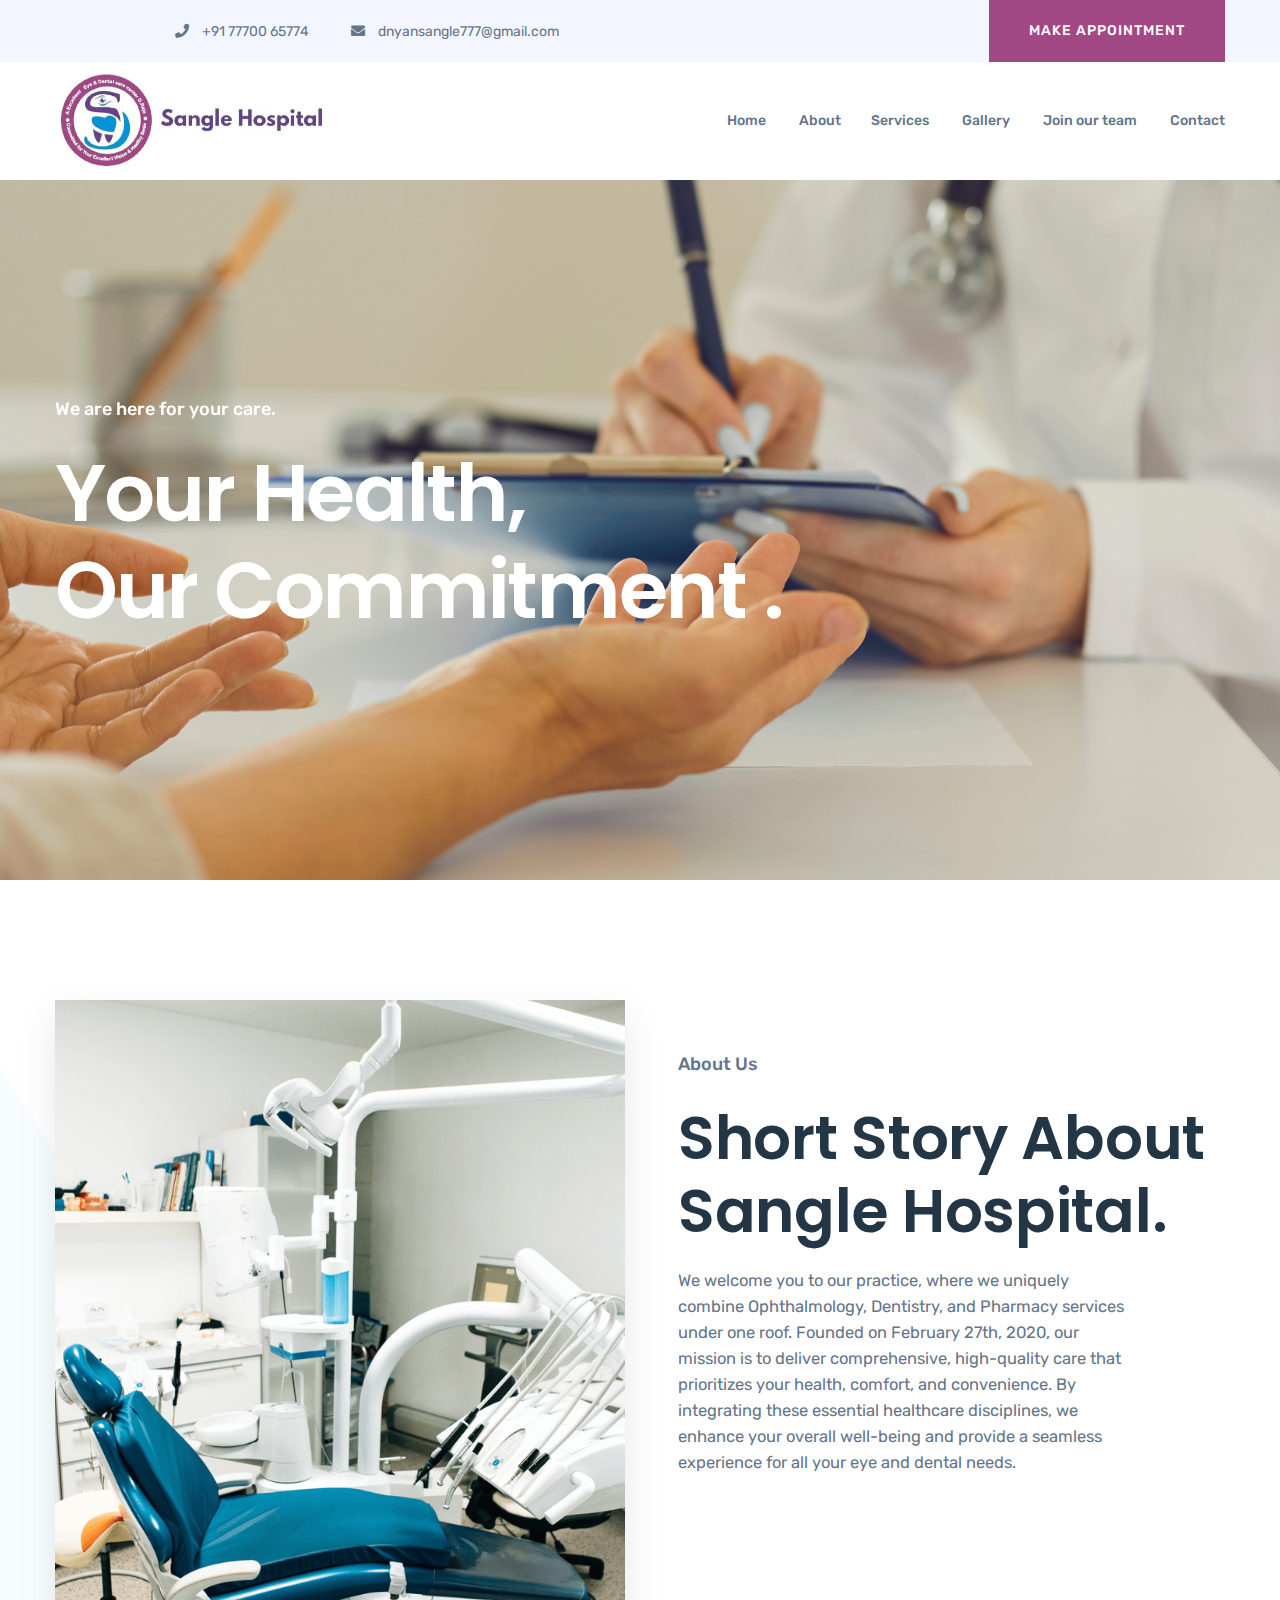
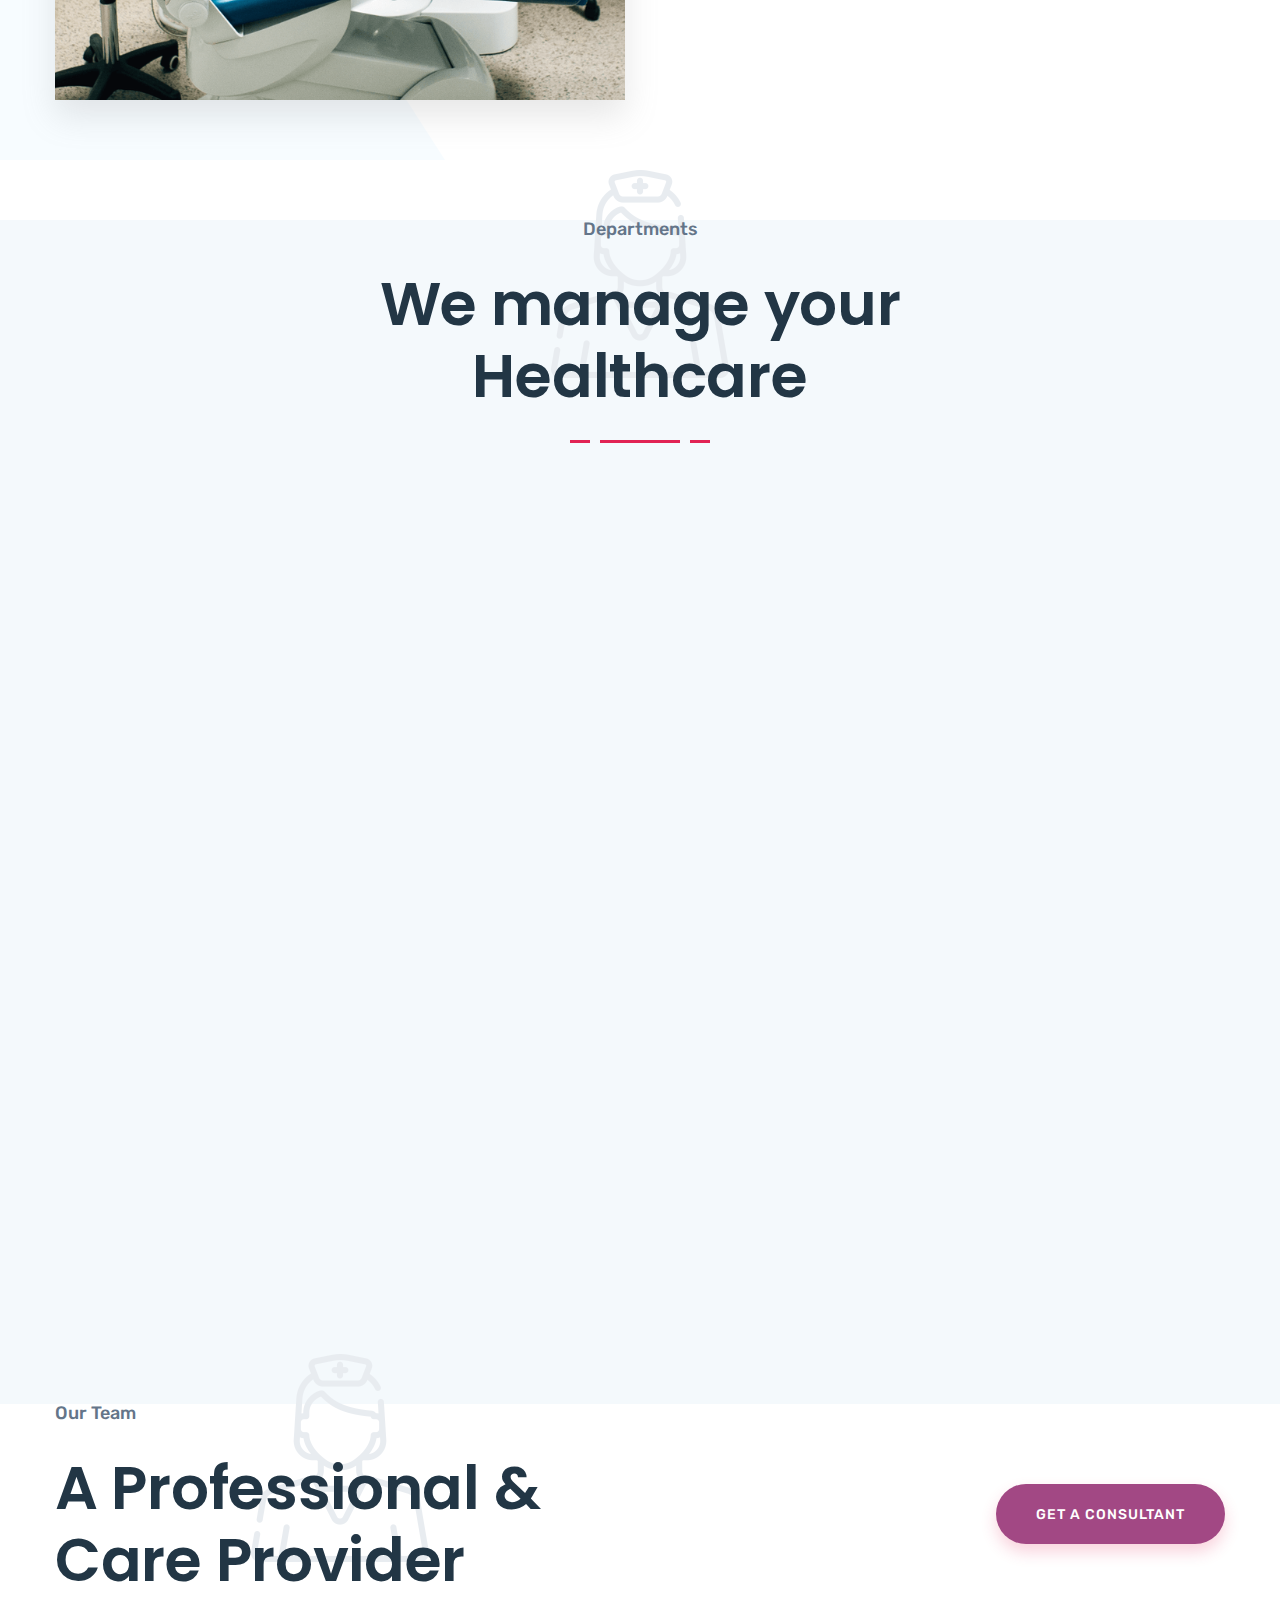
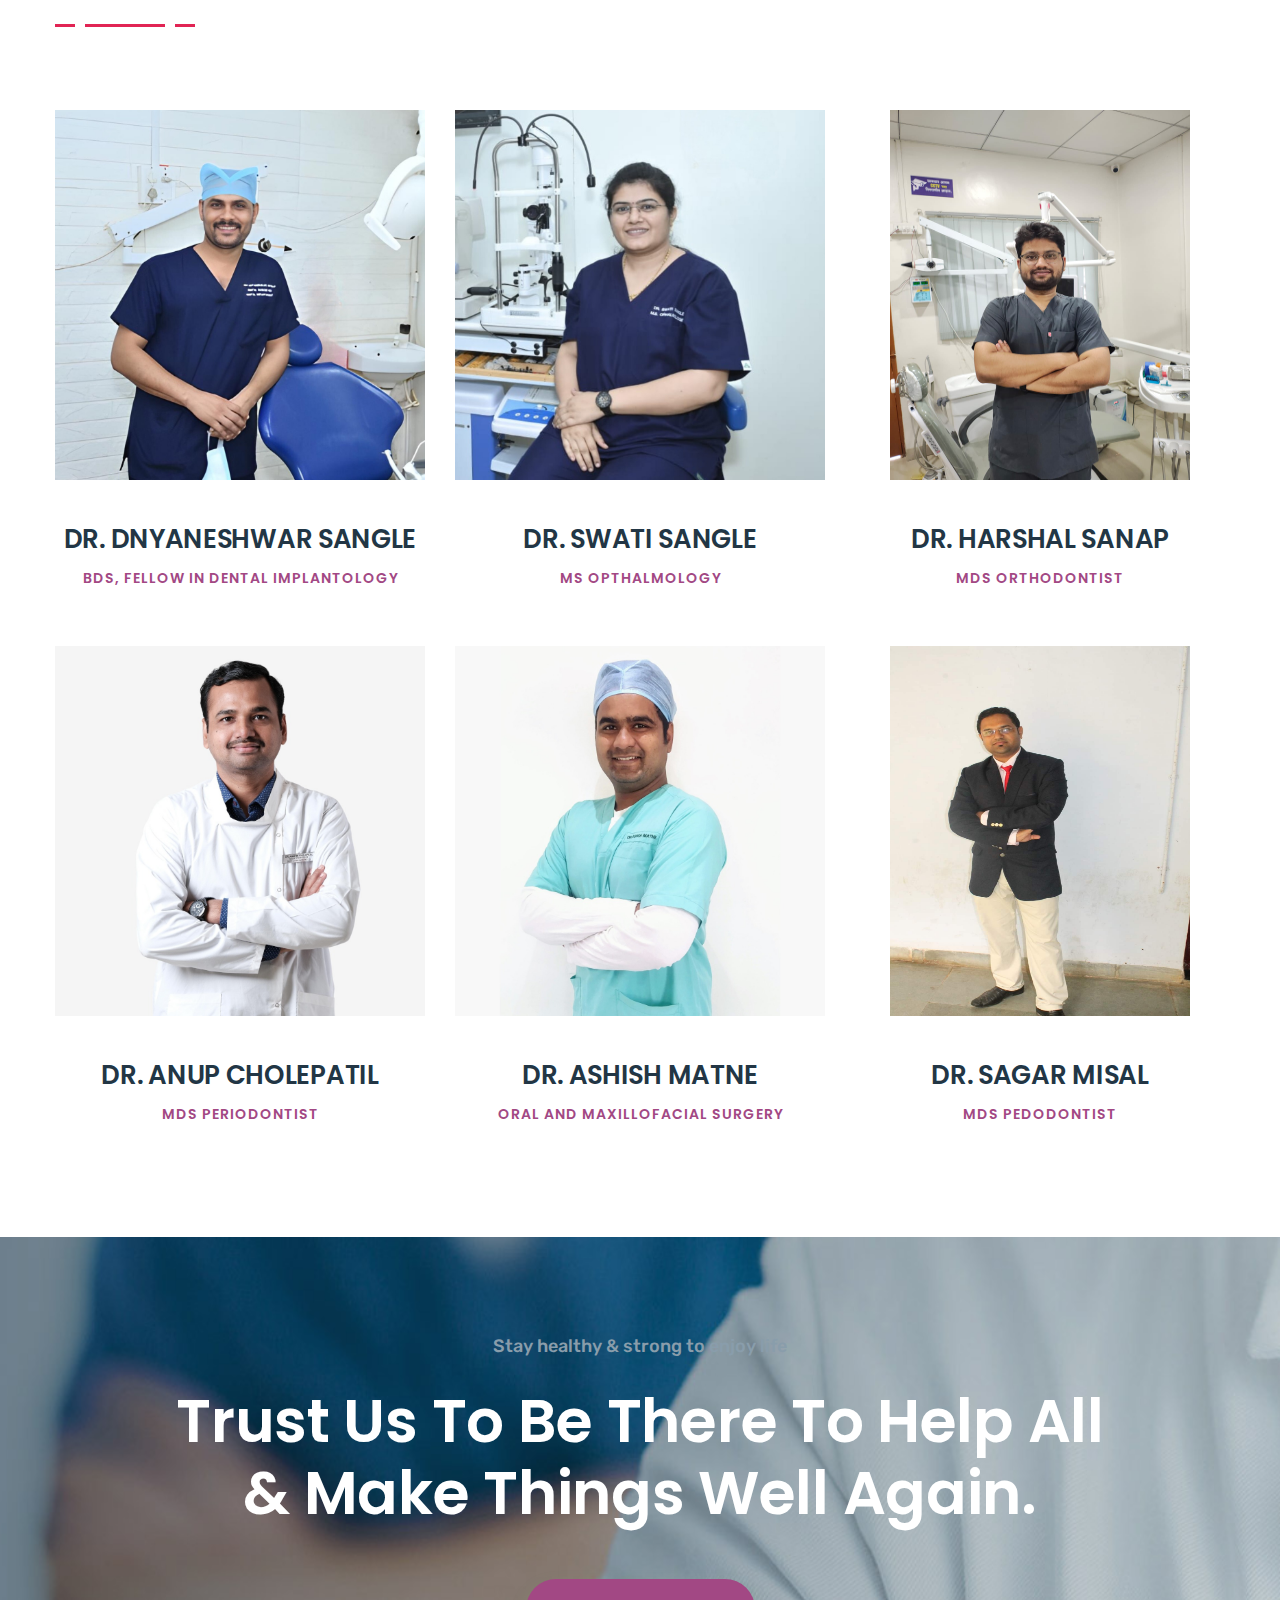
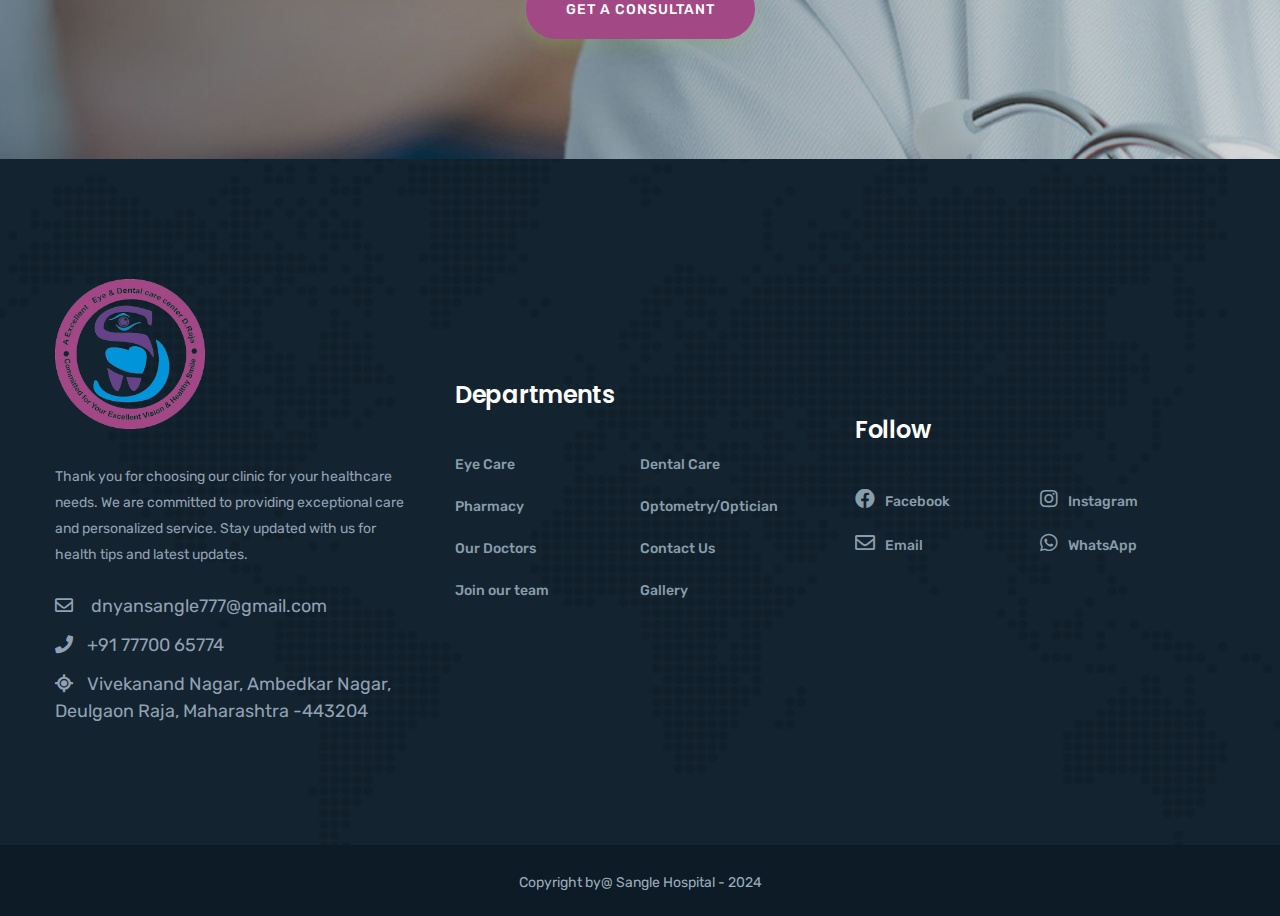
==== commit f073c755: "gallery and team page added footer updated and minor changes in home and services page" ====
--- a/index.html
+++ b/index.html
@@ -89,6 +89,10 @@
                                     <li><a href="about.html">About</a>
                                     <li><a href="services.html">Services</a>
                                     </li>
+                                    </li>
+                                    <li><a href="gallery.html">Gallery</a>
+                                    </li>
+                                    <li><a href="team.html">Join our team</a>
                                     </li>
                                     <li><a href="contact.html">Contact</a>
                                     </li>
@@ -427,18 +431,8 @@
         <!-- fact-area start -->
         <!-- <section class="fact-area fact-map primary-bg pos-rel pt-115 pb-60">
             <div class="container">
-                <div class="row">
-                    <div class="col-xl-6 col-lg-6 col-md-10">
-                        <div class="section-title pos-rel mb-45">
-                            <div class="section-text section-text-white pos-rel">
-                                <h5>We are available 24/7</h5>
-                                <h1 class="white-color">We Always Ready For A Challenge.</h1>
-                            </div>
-                        </div>
-                        <div class="section-button section-button-left mb-30">
-                            <a data-animation="fadeInLeft" data-delay=".6s" href="appoinment.html" class="btn btn-icon ml-0"><span>+</span>Make Appointment</a>
-                        </div>
-                    </div>
+                <div class="row" >
+                    
                     <div class="col-lg-6 col-lg-6 col-md-8">
                         <div class="cta-satisfied">
                             <div class="single-satisfied mb-50">
@@ -450,6 +444,12 @@
                             <div class="single-satisfied mb-50">
                                 <h1>100+</h1>
                                 <h5><i class="far fa-thumbs-up"></i> World Awards</h5>
+                                <p>Lorem ipsum dolor sit amet, consectetur adipisicing elit, sed do eiusmod tempor incididunt ut labore et dolore magna
+                                aliqua.</p>
+                            </div>
+                            <div class="single-satisfied mb-50">
+                                <h1>1-10+</h1>
+                                <h5><i class="far fa-thumbs-up"></i> Year experience</h5>
                                 <p>Lorem ipsum dolor sit amet, consectetur adipisicing elit, sed do eiusmod tempor incididunt ut labore et dolore magna
                                 aliqua.</p>
                             </div>
@@ -594,7 +594,7 @@
         </section> -->
         <!-- pricing-area end -->
         <!-- cta-area start -->
-        <section class="cta-area pos-rel pt-115 pb-120" data-background="img/section/hero-doctor.png" >
+        <section class="cta-area pos-rel pt-115 pb-120" style="background-image: url(img/section/hero-doctor.png)" >
             <div class="container">
                 <div class="row">
                     <div class="col-xl-10 offset-xl-1 col-md-12">
@@ -717,7 +717,7 @@
                                         <li><i class="far fa-envelope"></i>
                                             dnyansangle777@gmail.com</li>
                                         <li><i class="fas fa-phone"></i>+91 77700 65774</li>
-                                        <li><i class="fa fa-location"></i>Deulgaon Raja, India, Maharashtra</li>
+                                        <li><i class="fa fa-location"></i>Vivekanand Nagar, Ambedkar Nagar, Deulgaon Raja, Maharashtra -443204</li>
                                     </ul>
                                 </div>
                             </div>
@@ -732,15 +732,50 @@
                                         <li><a href="services-details.html">Eye Care</a></li>
                                         <li><a href="services-details-2.html">Dental Care</a></li>
                                         <li><a href="services-details-3.html">Pharmacy</a></li>
-                                        <li><a href="services-details-4.html">Opthalmic</a></li>
+                                        <li><a href="services-details-4.html">Optometry/Optician</a></li>
                                         <li><a href="about.html#team">Our Doctors</a></li>
                                         <li><a href="contact.html">Contact Us</a></li>
-                                        
+                                        <li><a href="team.html">Join our team</a></li>
+                                        <li><a href="gallery.html">Gallery</a></li>
                                     </ul>
                                 </div>
-                            </div>
-                        </div>
-                       
+                               
+                            </div>
+                        </div>
+
+                        <div class="col-xl-4 col-lg-6 col-md-6" style="margin-bottom: 10px;">
+                            <div class="footer-widget mb-40">
+                                <div class="footer-title" >
+                                    <h3>Follow</h3>
+                                </div>
+                                <div class="footer-menu footer-menu-2">
+                                    <ul>
+                                        <li>
+                                            <a href="https://www.facebook.com/profile.php?id=100058562163292&mibextid=ZbWKwL"
+                                              ><i class="fab fa-facebook" style="margin-right: 10px; font-size: 20px;"></i>Facebook</a
+                                            >
+                                          </li>
+                                          <li>
+                                            <a href="https://www.instagram.com/sangle_hospital/"
+                                              ><i class="fab fa-instagram"  style="margin-right: 10px; font-size: 20px;"></i>Instagram</a
+                                            >
+                                          </li>
+                                          <li>
+                                            <a href="mailto:dnyansangle777@gmail.com"><i class="far fa-envelope" style="margin-right: 10px; font-size: 20px;"></i>Email</a>
+                                          </li>
+                                          <li>
+                                            <a href="https://wa.me/77700 65774"
+                                              ><i class="fab fa-whatsapp" style="margin-right: 10px; font-size: 20px;"></i
+                                            >WhatsApp</a>
+                                          </li>
+                                       
+                                    </ul>
+                                </div>
+                               
+                            </div>
+                        </div>
+
+                  
                     </div>
                 </div>
             </div>
--- a/css/style.css
+++ b/css/style.css
@@ -3276,7 +3276,26 @@
 
 	content: "";
 
-	background-color: rgba(19, 35, 47, 0.425);
+	
+
+	left: 0;
+
+	right: 0;
+
+	top: 0;
+
+	width: 100%;
+
+	height: 100%;
+
+}
+cta-2::before {
+
+	position: absolute;
+
+	content: "";
+
+	background-color:#f4f9fc;
 
 	left: 0;
 
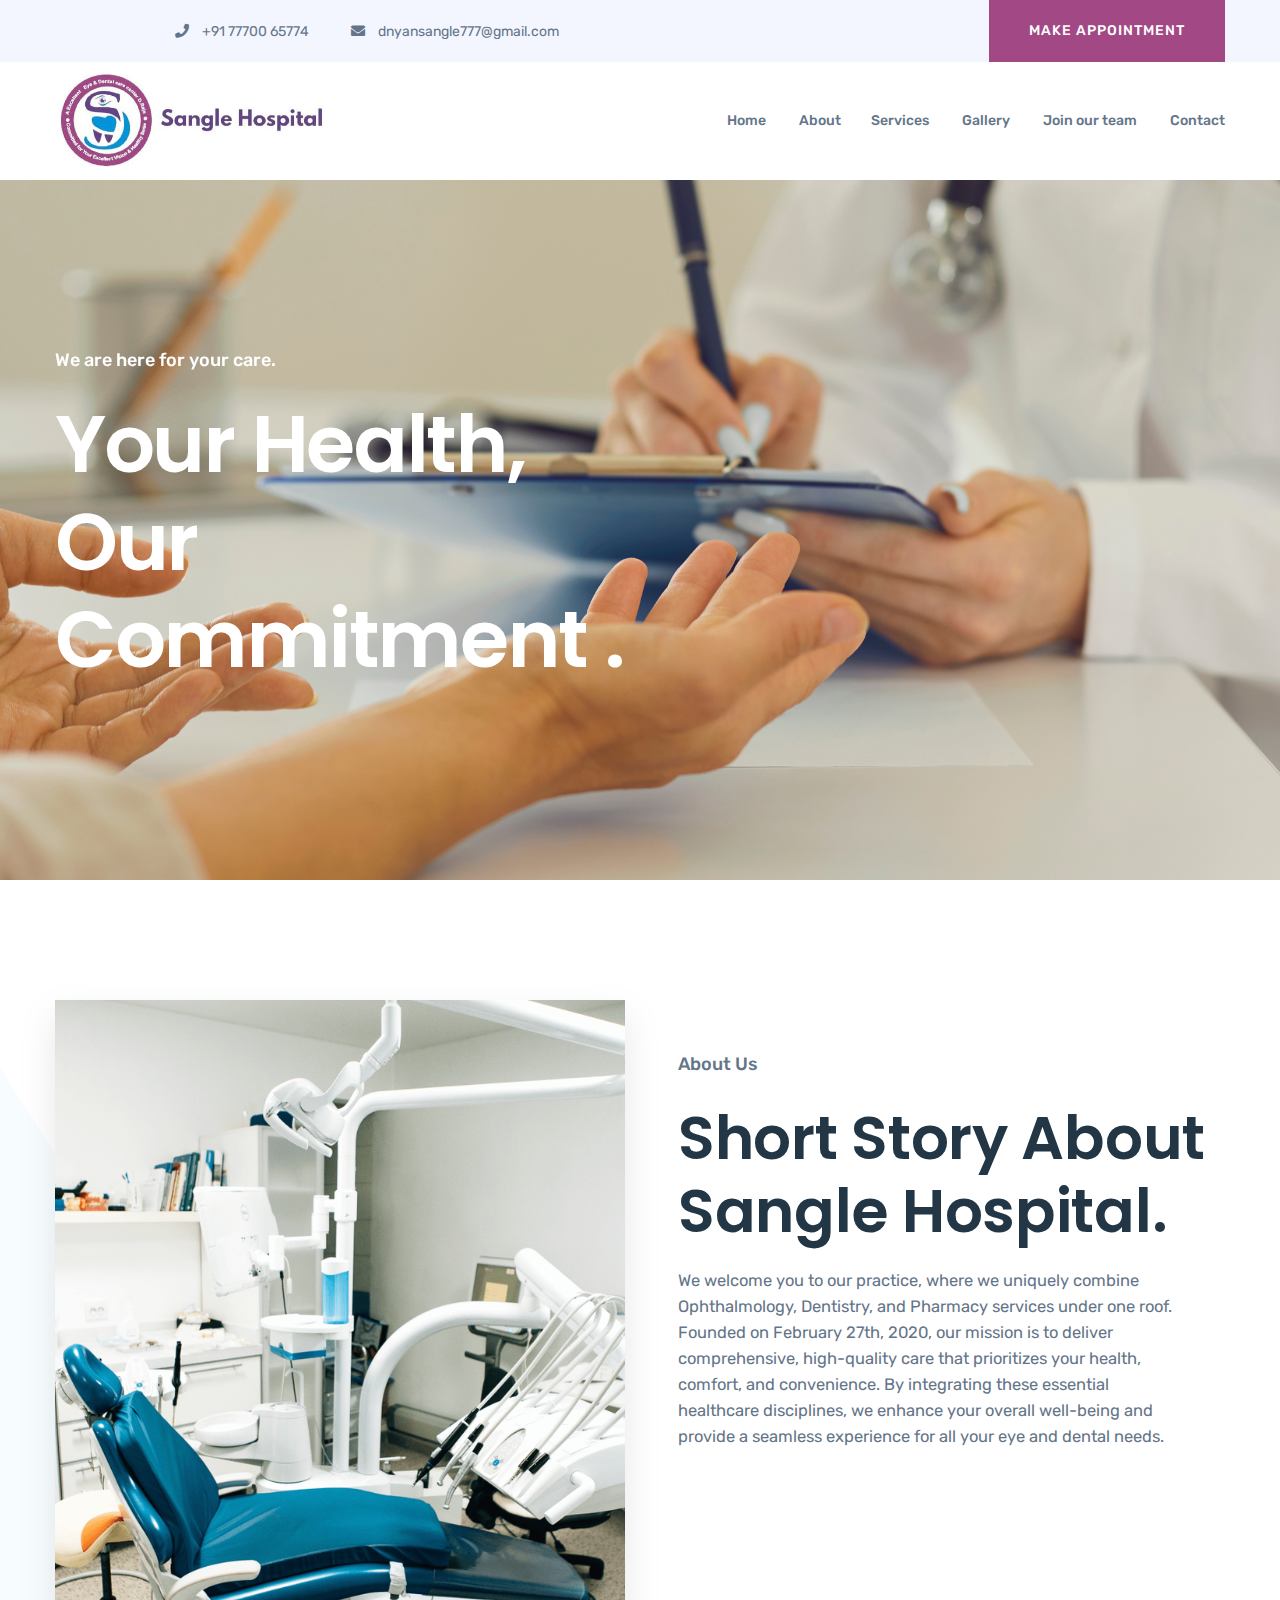
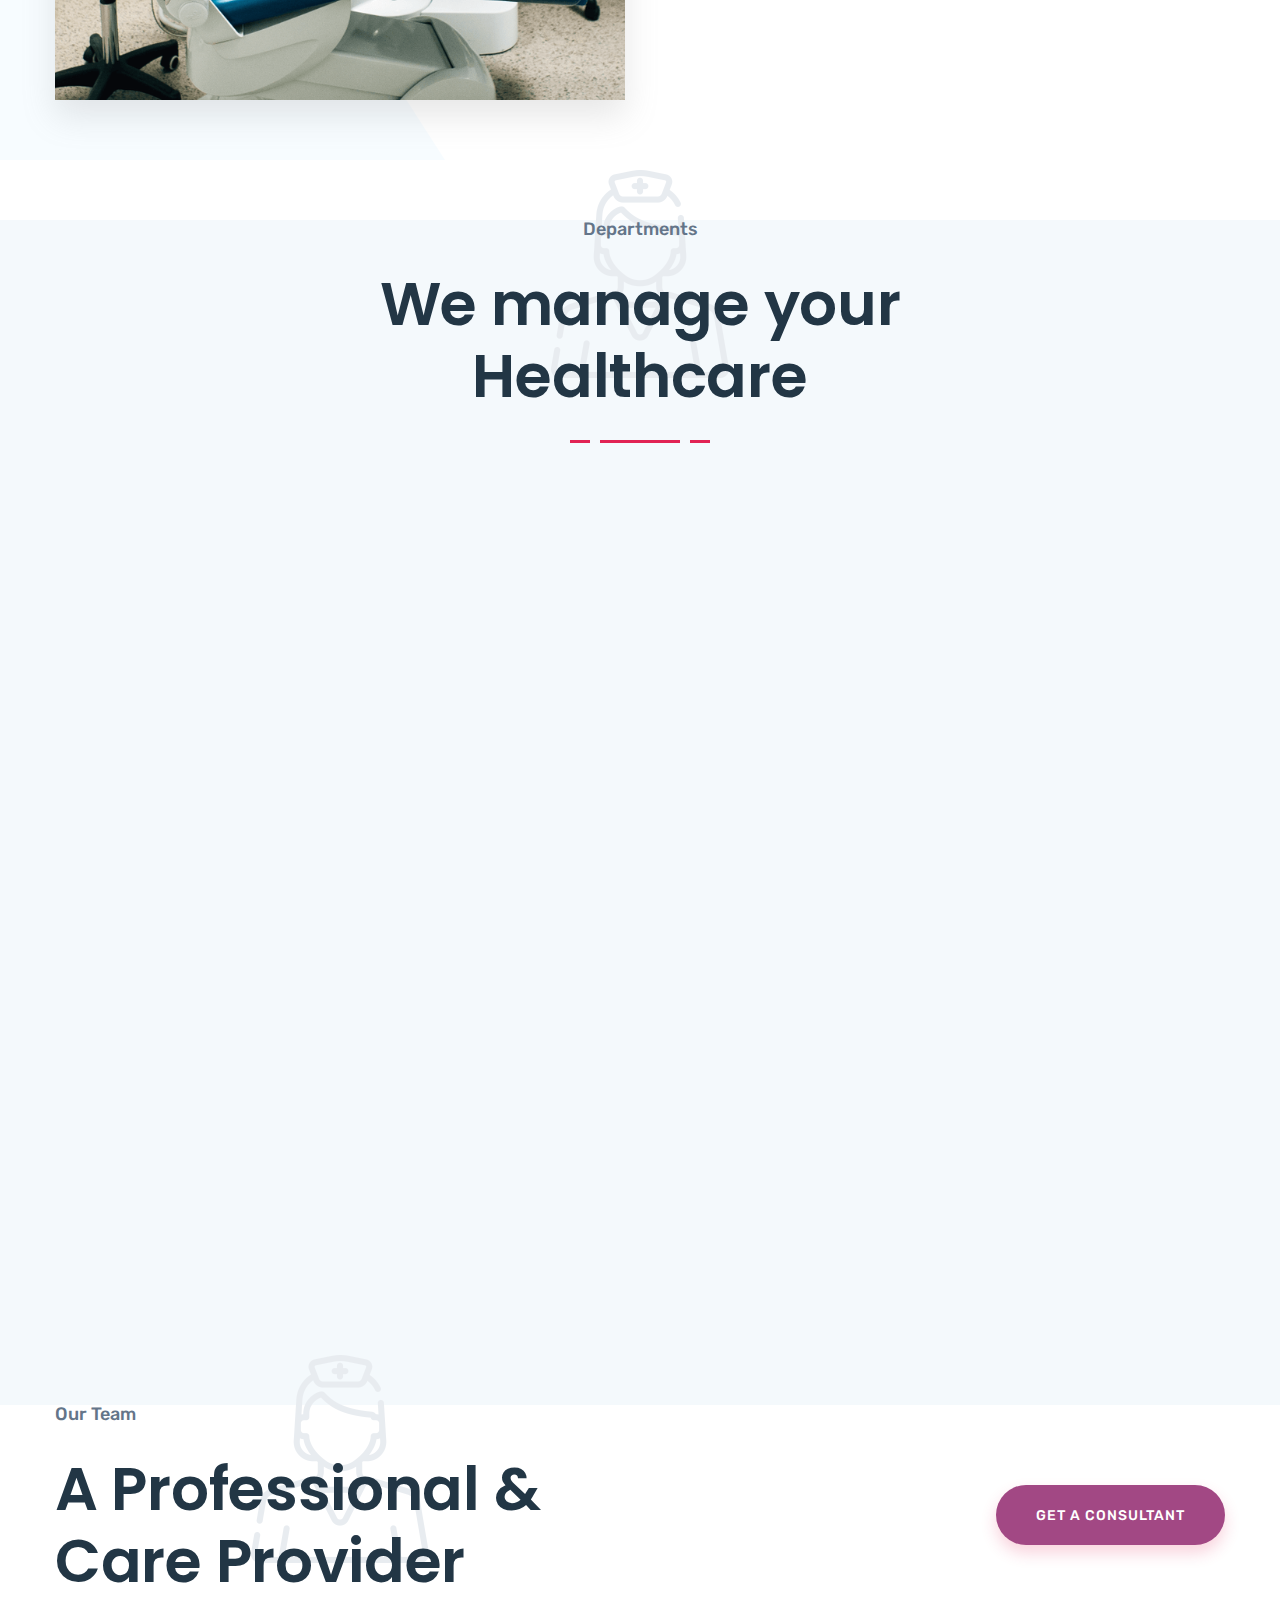
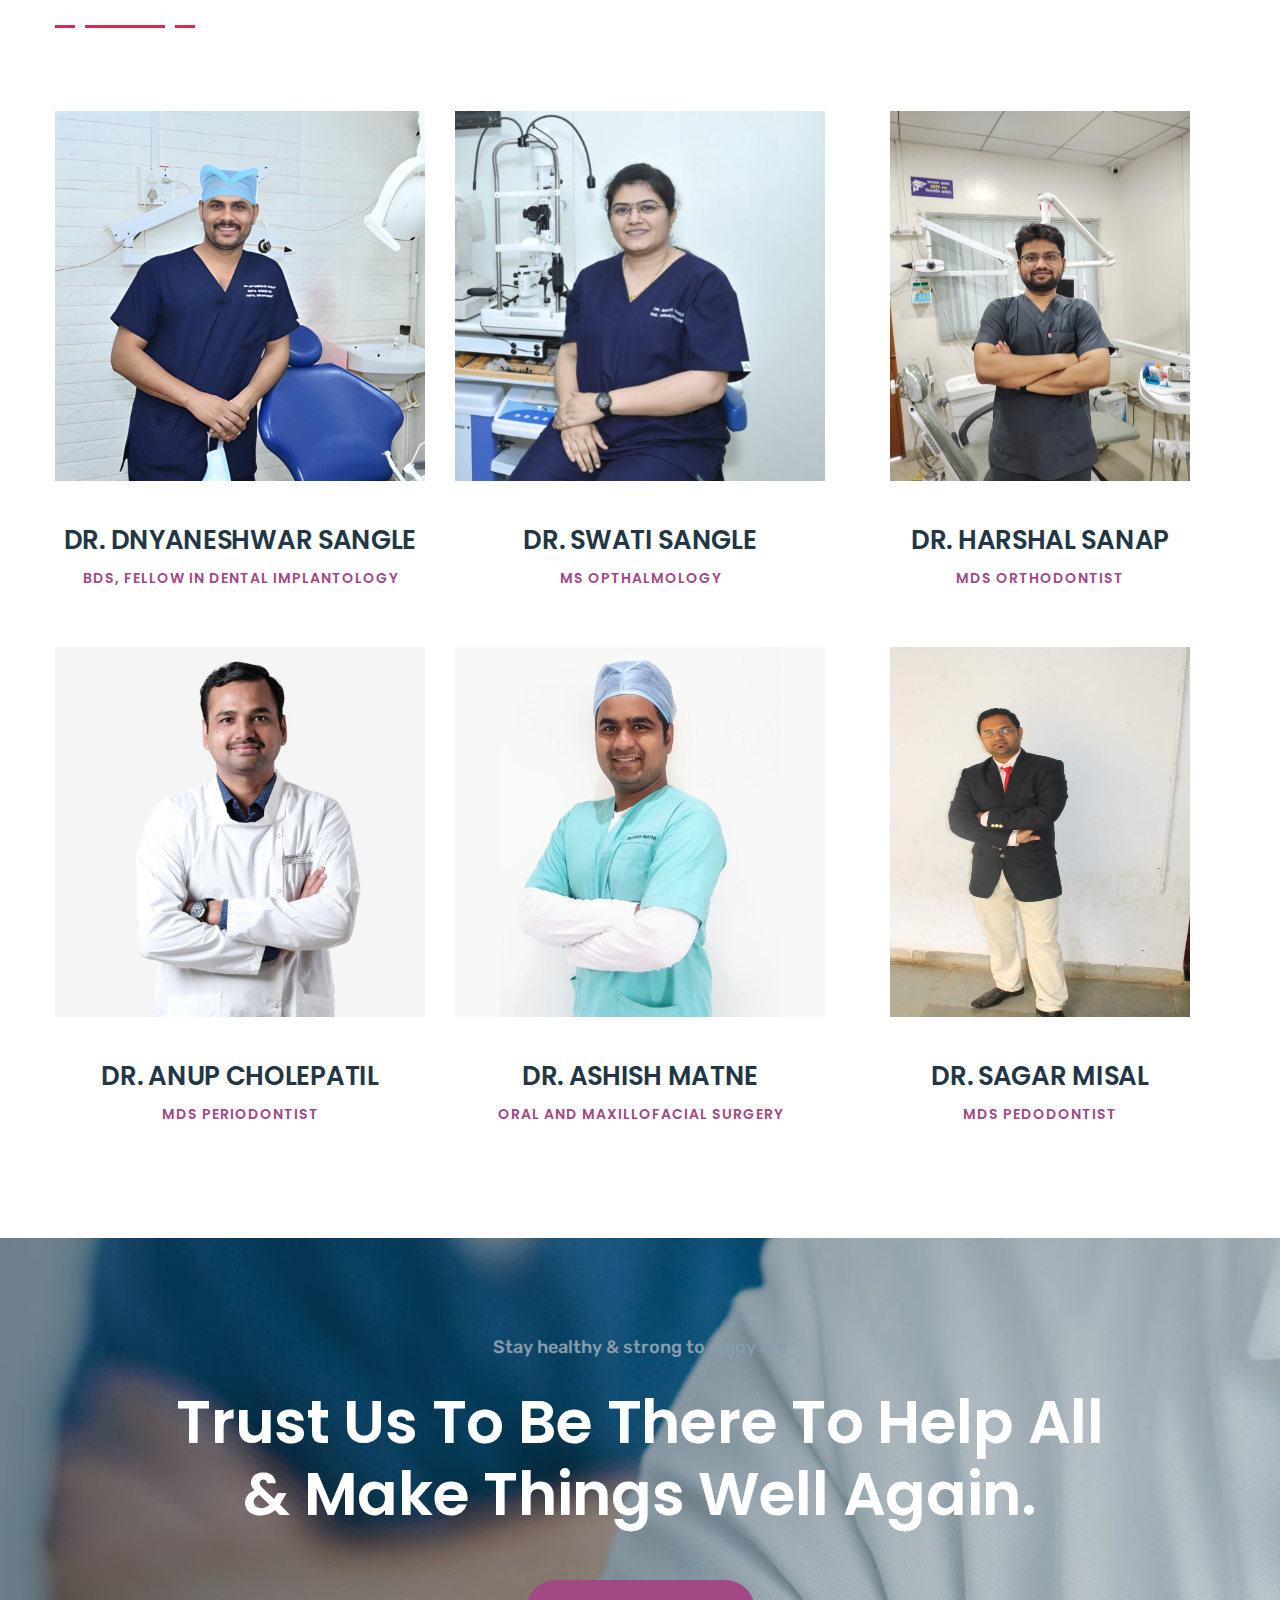
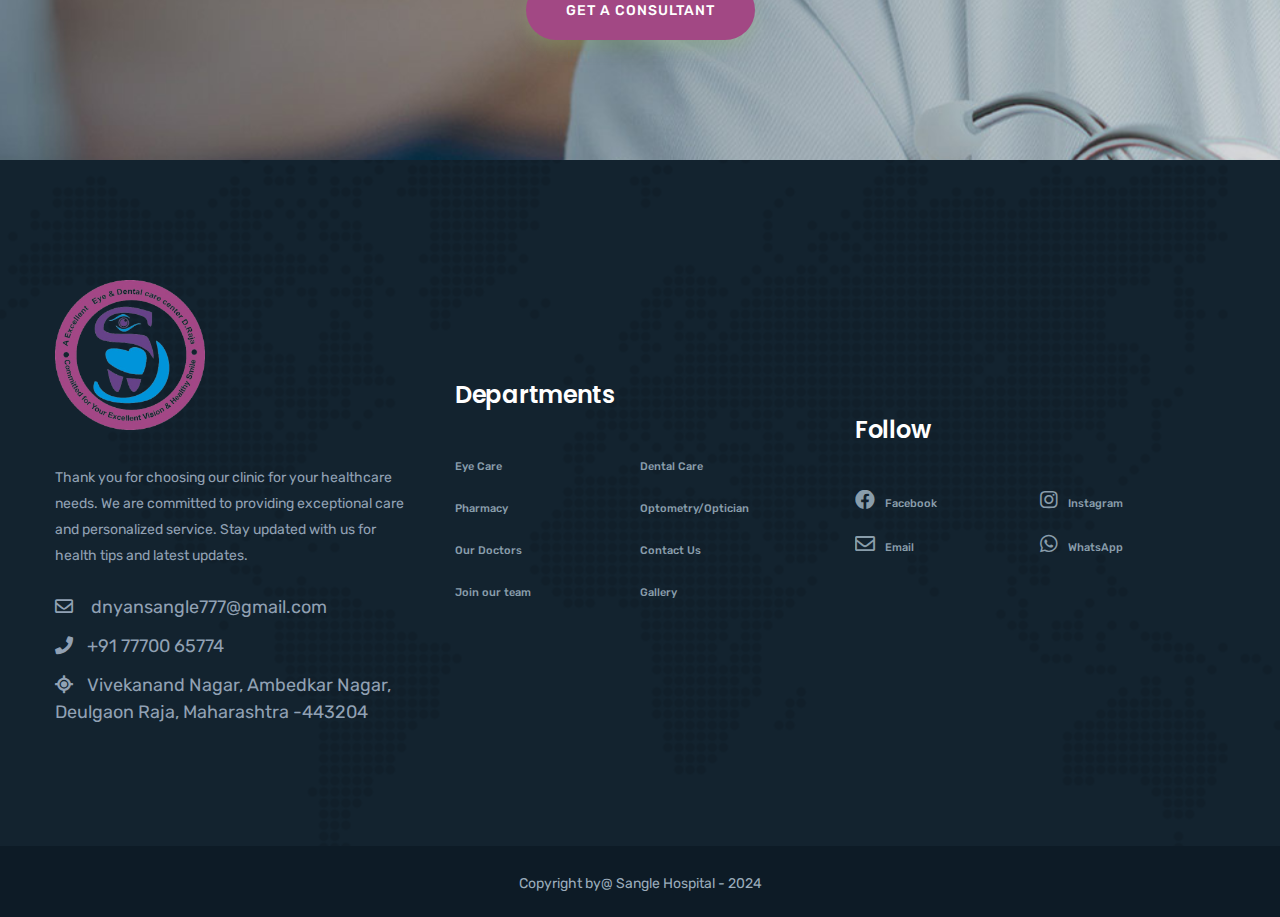
==== commit 41c027e6: "images added in gallery" ====
--- a/index.html
+++ b/index.html
@@ -121,7 +121,7 @@
                                     <div class="hero-text">
                                         <div class="hero-slider-caption " >
                                             <h5 data-animation="fadeInUp" data-delay=".2s"style="color: white;">We are here for your care.</h5>
-                                            <h1 data-animation="fadeInUp" data-delay=".4s"style="color: white; width: 250%;">Your Health,<br/> Our Commitment .</h1>
+                                            <h1 data-animation="fadeInUp" data-delay=".4s"style="color: white; width: 103.95%;">Your Health,<br/> Our Commitment .</h1>
                                         </div>
                                         
                                     </div>
@@ -156,7 +156,7 @@
                                 <h1>Short Story About Sangle Hospital.</h1>
                             </div>
                             <div class="about-text" >
-                                <p style="font-size: 16.5px; width: 500px;">We welcome you to our practice, where we uniquely combine Ophthalmology, Dentistry, and Pharmacy services under one roof. Founded on February 27th, 2020, our mission is to deliver comprehensive, high-quality care that prioritizes your health, comfort, and convenience. By integrating these essential healthcare disciplines, we enhance your overall well-being and provide a seamless experience for all your eye and dental needs.</p>
+                                <p style="font-size: 16.5px;">We welcome you to our practice, where we uniquely combine Ophthalmology, Dentistry, and Pharmacy services under one roof. Founded on February 27th, 2020, our mission is to deliver comprehensive, high-quality care that prioritizes your health, comfort, and convenience. By integrating these essential healthcare disciplines, we enhance your overall well-being and provide a seamless experience for all your eye and dental needs.</p>
                             </div>
                           
                         </div>
@@ -193,7 +193,7 @@
                             </div>
 
                             <div class="service-content">
-                            <h3><a href="services-details.html">Eye Care</h3>
+                            <h3><a href="services-details.html" style="font-size: 30px;">Eye Care</h3>
                                 <p>Ensuring Your Vision's Health with Expertise and Compassion.</p>
                                 <a class="service-link" href="services-details.html">Read More</a>
                             </div>
@@ -206,7 +206,7 @@
                                 <img src="img/services/dental-care.png" alt="">
                             </div>
                             <div class="service-content">
-                                <h3><a href="services-details-2.html">Dental Care</a></h3>
+                                <h3><a href="services-details-2.html"style="font-size: 30px;">Dental Care</a></h3>
                                 <p>Enhancing Smiles with Expertise, Comfort, and Personalized Treatment Options.</p>
                                 <a class="service-link" href="services-details-2.html">Read More</a>
                             </div>
@@ -218,7 +218,7 @@
                                 <img src="img/services/medicine.png" alt="">
                             </div>
                             <div class="service-content">
-                                <h3><a href="services-details-3.html">PHARMACY</a></h3>
+                                <h3><a href="services-details-3.html"style="font-size: 30px;">PHARMACY</a></h3>
                                 <p>Dispensing health, expertise in medications, and caring service for your well-being and healthcare needs.</p>
                                 <a class="service-link" href="services-details-3.html">Read More</a>
                             </div>
@@ -231,8 +231,8 @@
                                 <img src="img/services/shared-vision.png" alt="">
                             </div>
                             <div class="service-content">
-                                <h3><a href="services-details-4.html">Optometry/Optician.</a></h3>
-                                <p>Specialized eye care services offering diagnostics, treatment, and surgeries for optimal vision health and wellness.</p>
+                                <h3><a href="services-details-4.html"style="font-size: 30px;">Optometry/Optician</a></h3>
+                                <p>Providing expert eye care and precision eyewear to ensure your vision is always at its best.</p>
                                 <a class="service-link" href="services-details-4.html">Read More</a>
                             </div>
                         </div>
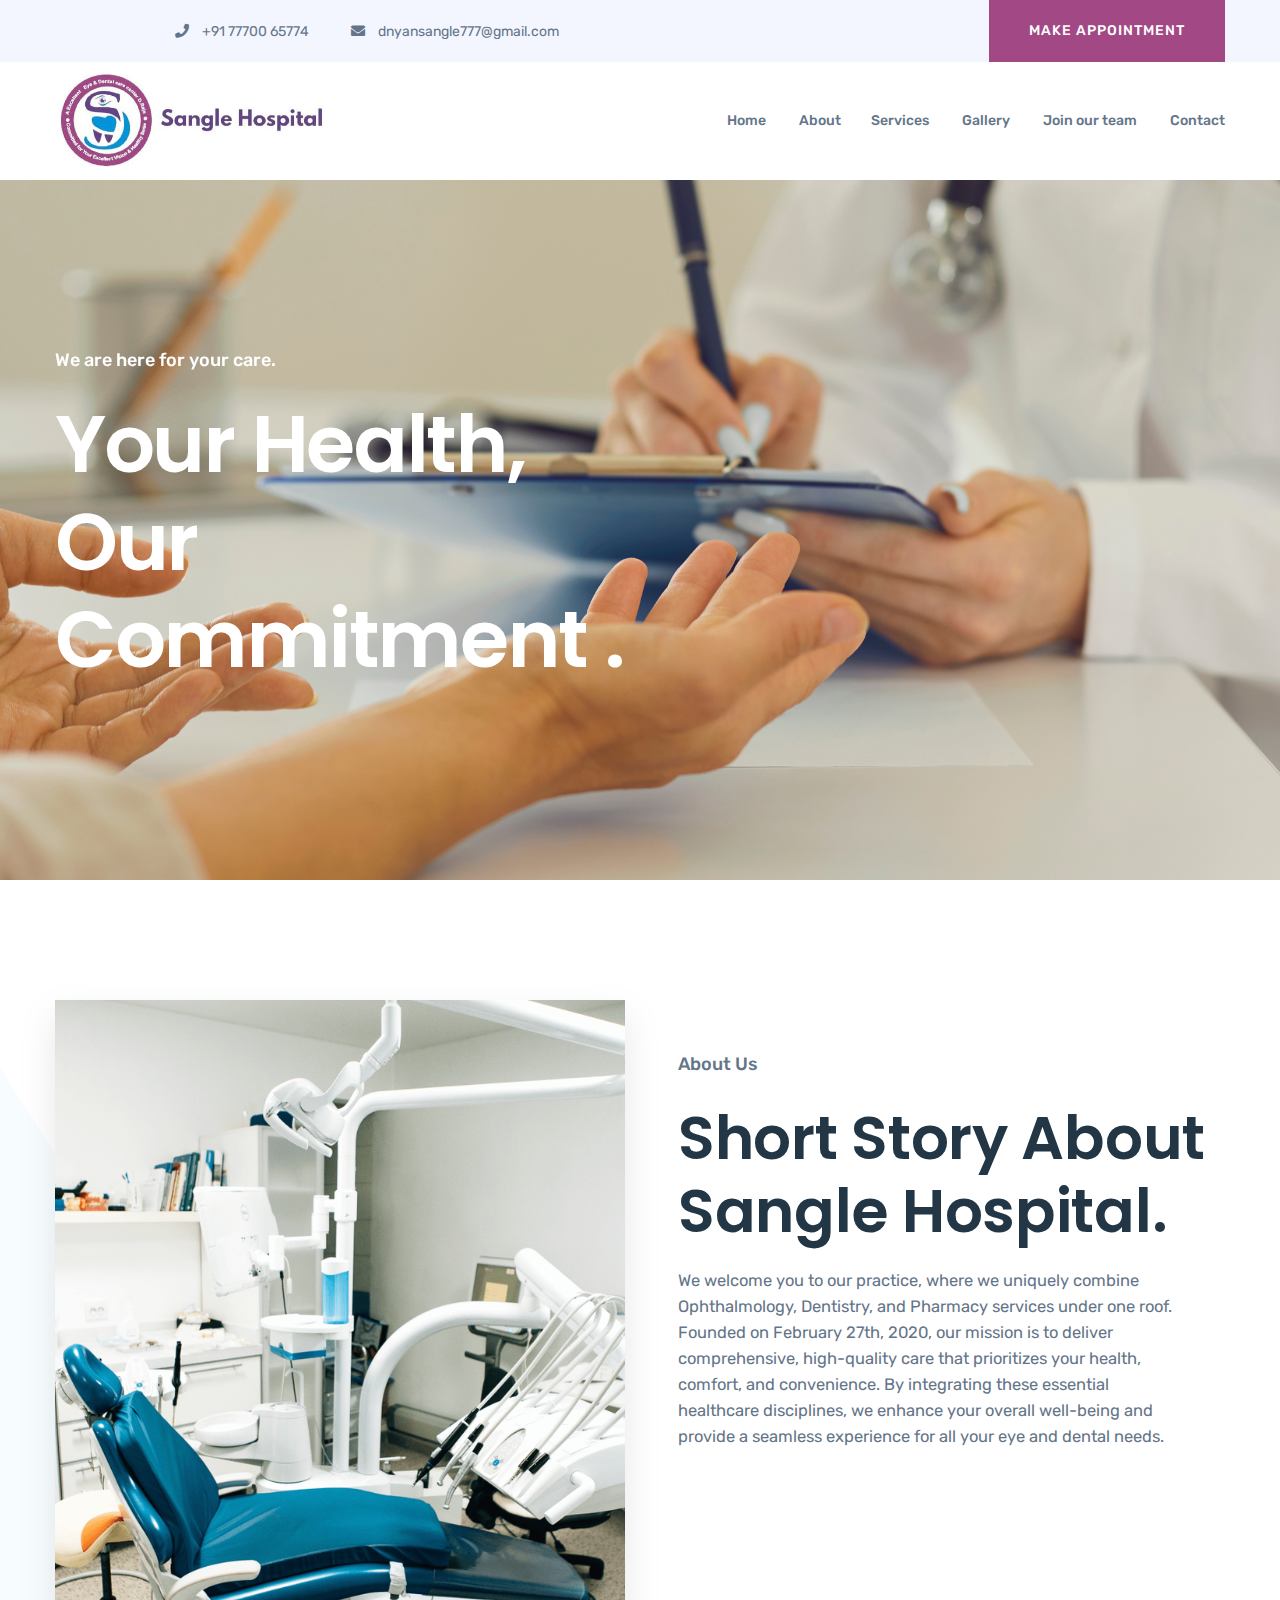
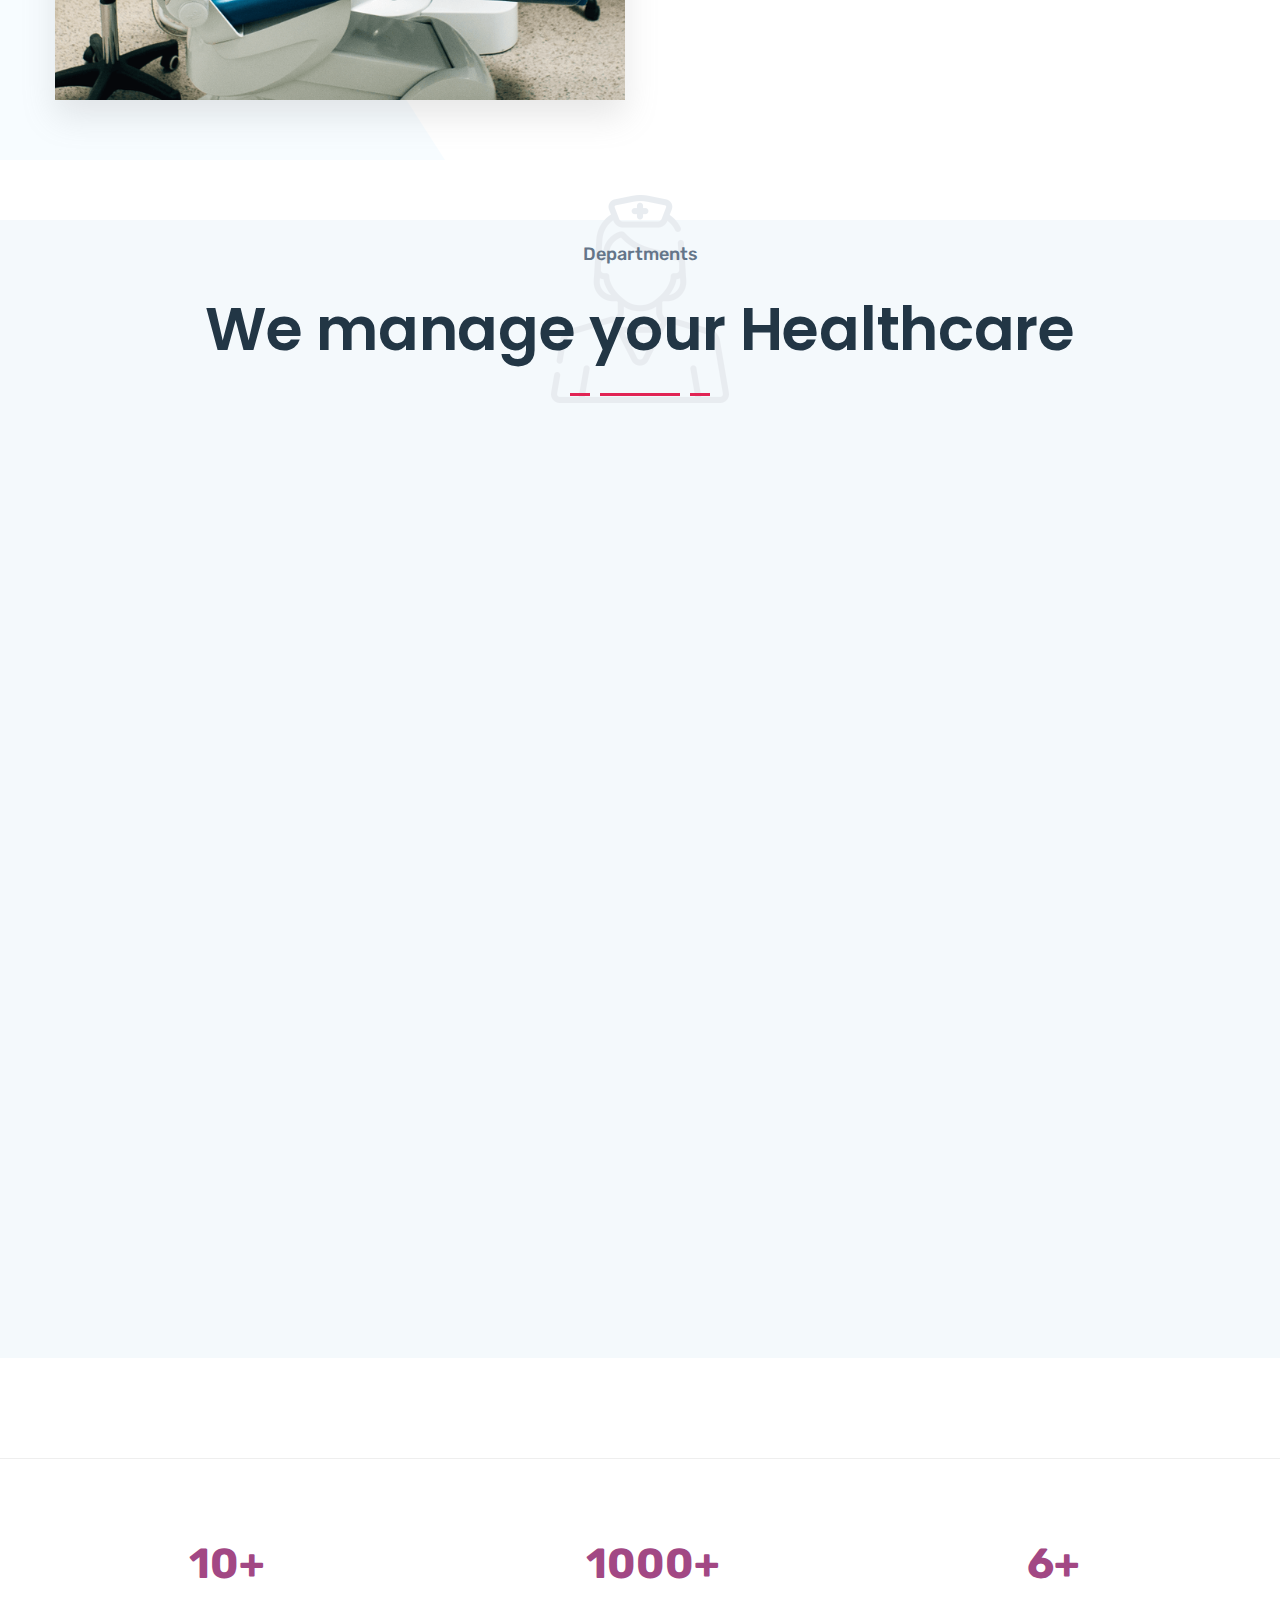
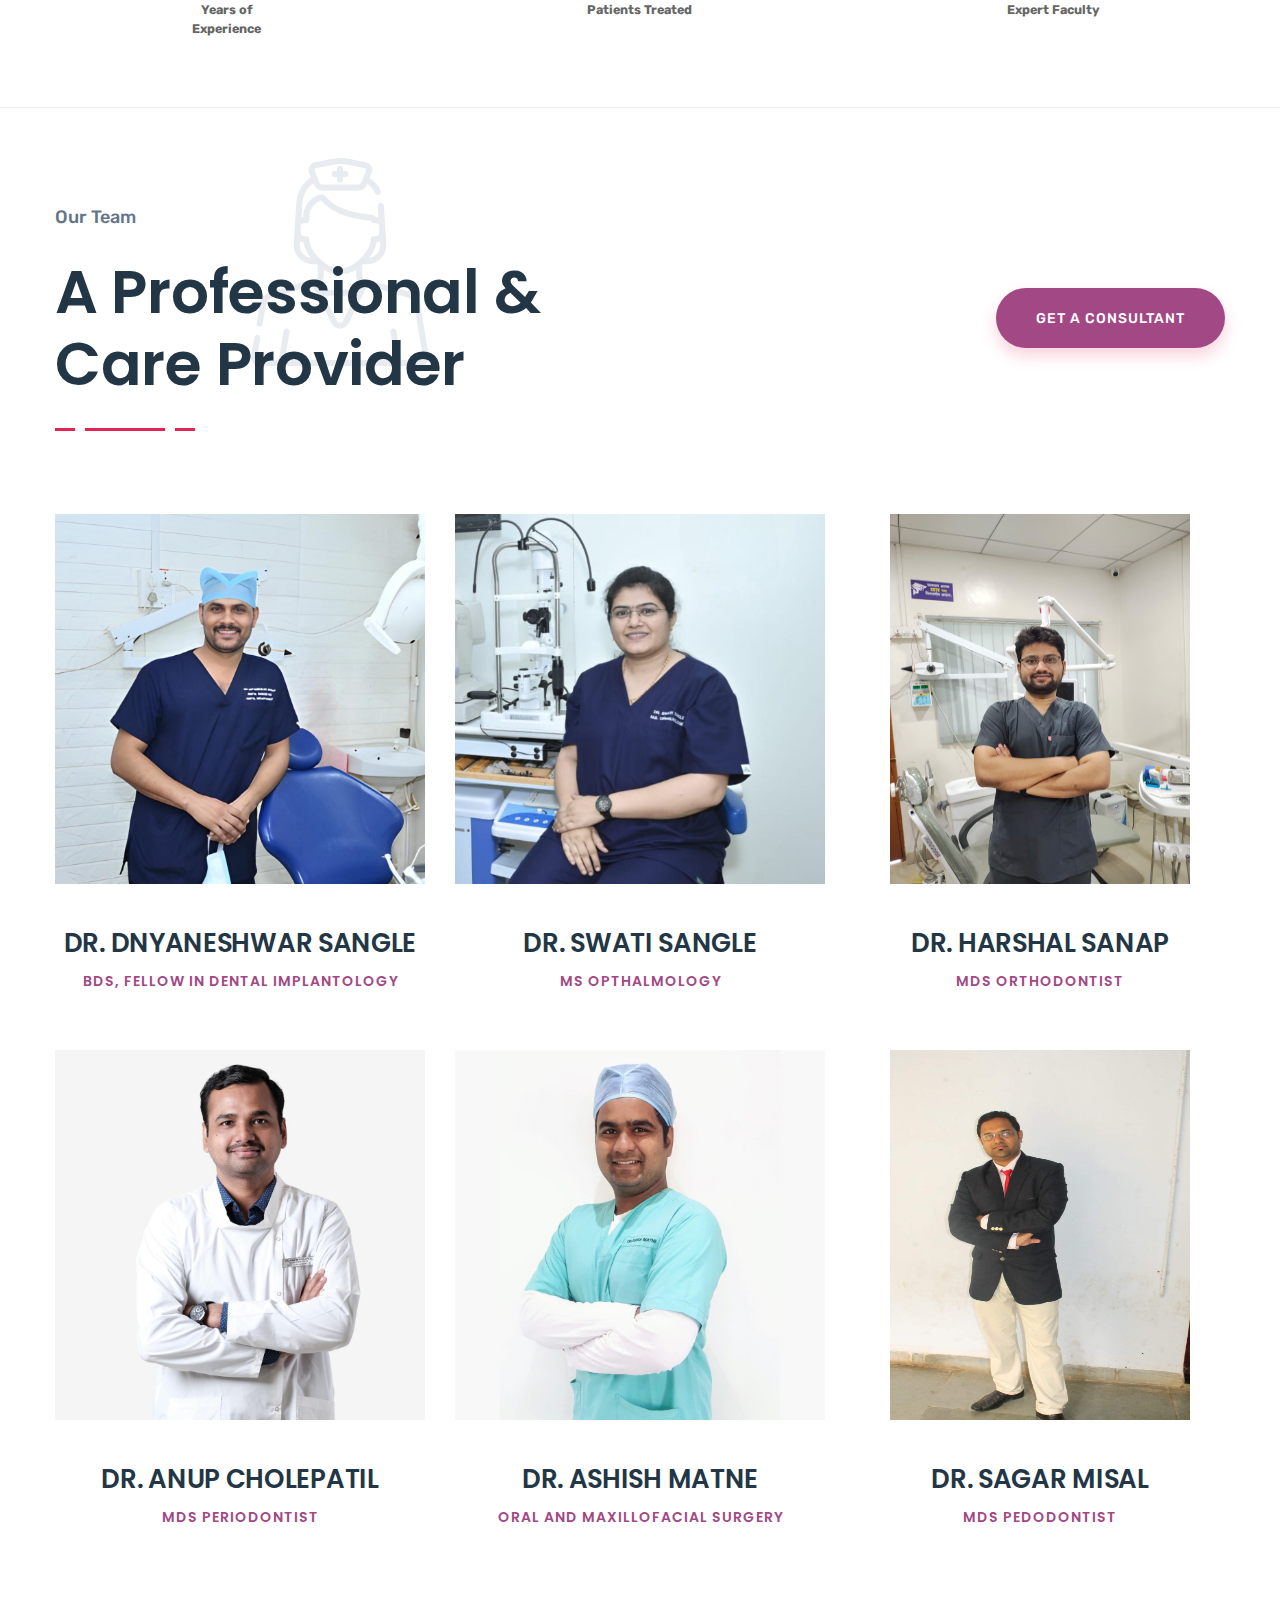
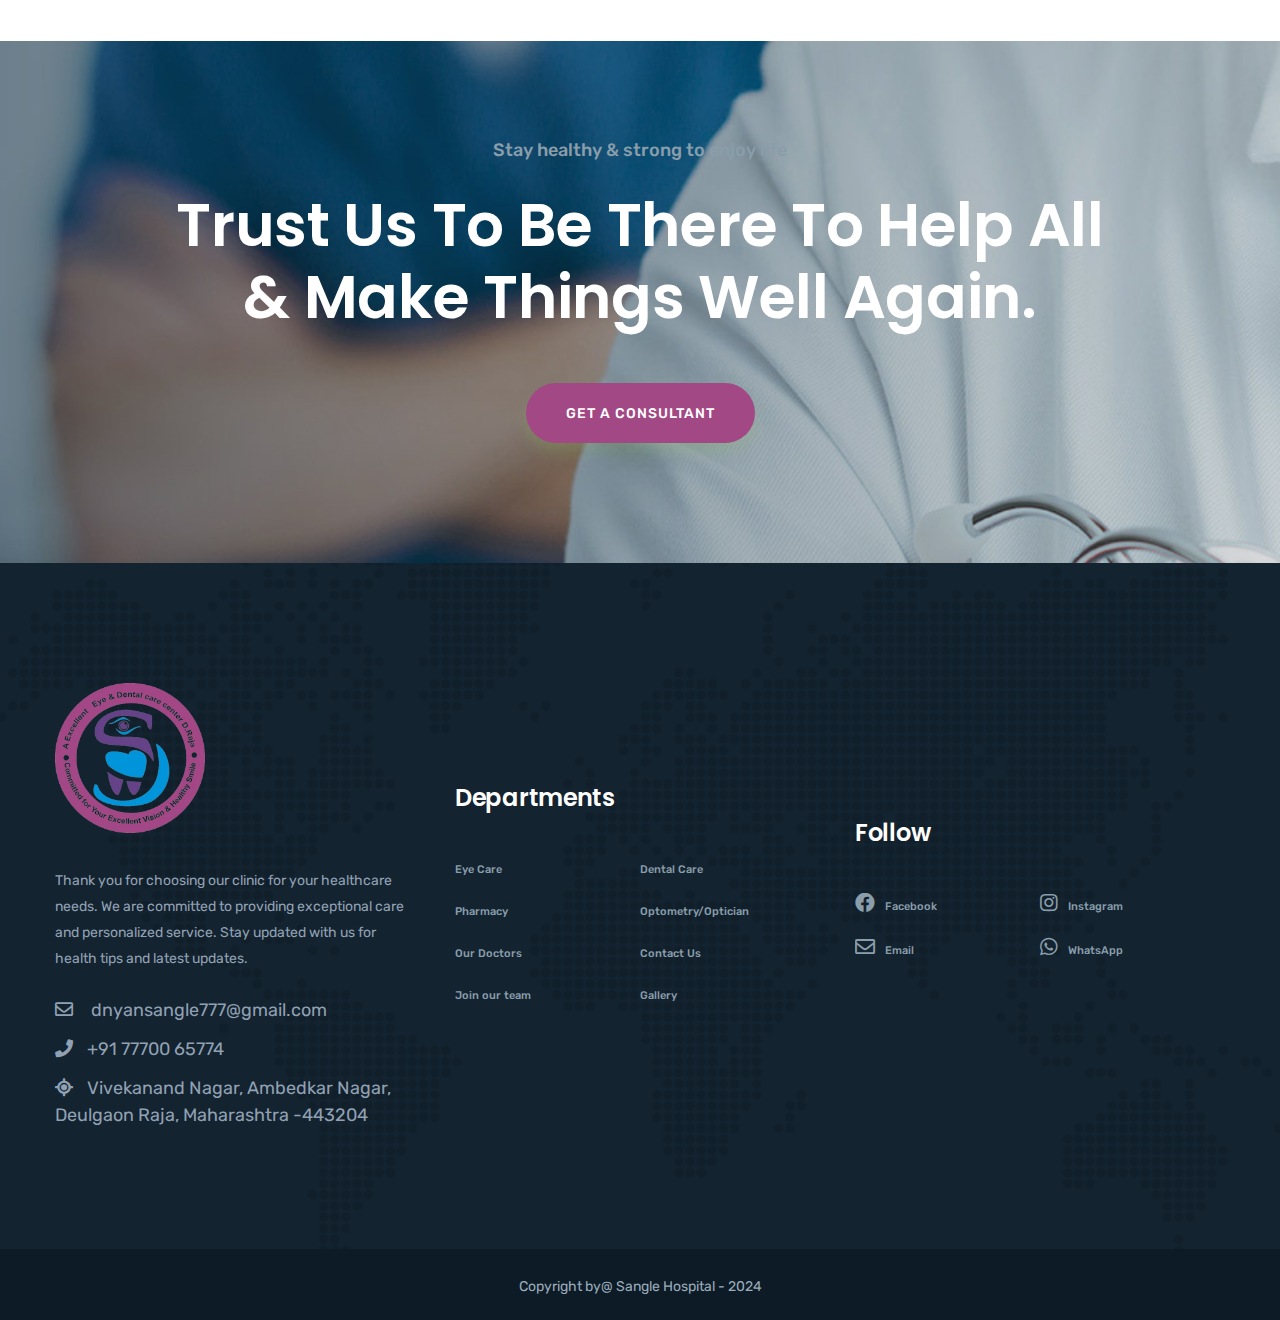
==== commit 4e8c4afb: "facts section added" ====
--- a/index.html
+++ b/index.html
@@ -25,7 +25,57 @@
     <link rel="stylesheet" href="css/style.css">
     <link rel="stylesheet" href="css/responsive.css">
 </head>
-
+<style>
+    .stats-container {
+            display: grid;  
+            max-width: 100%; 
+            grid-template-rows: auto;
+            grid-template-columns: 1fr 1fr 1fr;
+            place-content: center;    
+            place-items: center;
+            align-items: center;
+            justify-items: center;
+            align-content: center;
+            background-color: #ffff;
+            padding: 20px;
+        
+            min-height: 250px;
+            margin:100px 0px;
+            border:1px solid #eee;
+            border-left: none;
+            border-right: none;
+            
+        }
+        .stat-item {
+            text-align: center;
+            padding: 0 15px;
+            height: 100px;  
+
+        }
+        .stat-number {
+            font-size: 3em;
+            font-weight: bold;
+            margin-bottom: 5px;
+            color: rgb(162,72,132);
+            
+            /* padding-top: 50px; */
+        }
+        .stat-label {
+            color: #666;
+            font-size: 0.9em;
+            font-weight: bold;
+            
+        }
+        @media (max-width: 699px) {
+            .stats-container {
+                grid-template-columns: 1fr;
+            }
+            .stat-item{
+                height: 200px;  
+            }
+            
+        }
+</style>
 <body>
 
     <!-- header begin -->
@@ -169,12 +219,12 @@
         <section class="servcies-area gray-bg pt-115 pb-90">
             <div class="container">
                 <div class="row">
-                    <div class="col-xl-8 offset-xl-2 col-lg-10 offset-lg-1">
+                    <div class="col-xl-10 offset-xl-1 col-lg-8 offset-lg-1">
                         <div class="section-title text-center pos-rel mb-75">
                             <div class="section-icon">
                                 <img class="section-back-icon" src="img/section/section-back-icon.png" alt="">
                             </div>
-                            <div class="section-text pos-rel">
+                            <div class="section-text pos-rel mt-25">
                                 <h5>Departments</h5>
                                 <h1> We manage your Healthcare</h1>
                             </div>
@@ -186,8 +236,8 @@
                     </div>
                 </div>
                 <div class="row">
-                    <div class="col-6">
-                        <div class="service-box text-center mb-30" data-aos="fade-right">
+                    <div class="col-xl-6 col-lg-6 ">
+                        <div class="service-box text-center mb-30" data-aos="fade-right" style="height: 92%;">
                             <div class="service-thumb" style="height: 10%; width: 15%; margin-left:44%;">
                                 <img src="img/services/eye.png" alt="">
                             </div>
@@ -200,7 +250,7 @@
                         </div>
                     </div>
                     
-                    <div class="col-6">
+                    <div  class="col-xl-6 col-lg-6 ">
                         <div class="service-box text-center mb-30"data-aos="fade-left">
                             <div class="service-thumb" style="height: 10%; width: 15%; margin-left:45%;">
                                 <img src="img/services/dental-care.png" alt="">
@@ -212,7 +262,7 @@
                             </div>
                         </div>
                     </div>
-                    <div class="col-6">
+                    <div  class="col-xl-6 col-lg-6 ">
                         <div class="service-box text-center mb-30"data-aos="fade-right">
                             <div class="service-thumb" style="height: 10%; width: 15%; margin-left:45%;">
                                 <img src="img/services/medicine.png" alt="">
@@ -225,7 +275,7 @@
                         </div>
                     </div>
                     
-                    <div class="col-6">
+                    <div  class="col-xl-6 col-lg-6 ">
                         <div class="service-box text-center mb-30"data-aos="fade-left">
                             <div class="service-thumb" style="height: 10%; width: 15%; margin-left:45%;">
                                 <img src="img/services/shared-vision.png" alt="">
@@ -265,6 +315,25 @@
             </div>
         </section>
         <!-- services-area end -->
+
+       <section>
+        <div class="row stats-container">
+            <div class="col-4 stat-item">
+                <div class="stat-number">10+</div>
+                <div class="stat-label">Years of Experience</div>
+            </div>
+            <div class="col-4 stat-item">
+                <div class="stat-number">1000+</div>
+                <div class="stat-label">Patients Treated</div>
+            </div>
+            <div class="col-4 stat-item">
+                <div class="stat-number">6+</div>
+                <div class="stat-label">Expert Faculty</div>
+            </div>
+        </div>
+       </section>
+
+
         <!-- team-area start -->
         <section class="team-area pt-115 pb-55">
             <div class="container">
--- a/css/style.css
+++ b/css/style.css
@@ -11688,8 +11688,3 @@
 	  animation-timing-function:linear;
 }
  
-@media screen and (max-width:993px) {
-	.fs h1{
-		font-size: 10px;
-	}
-}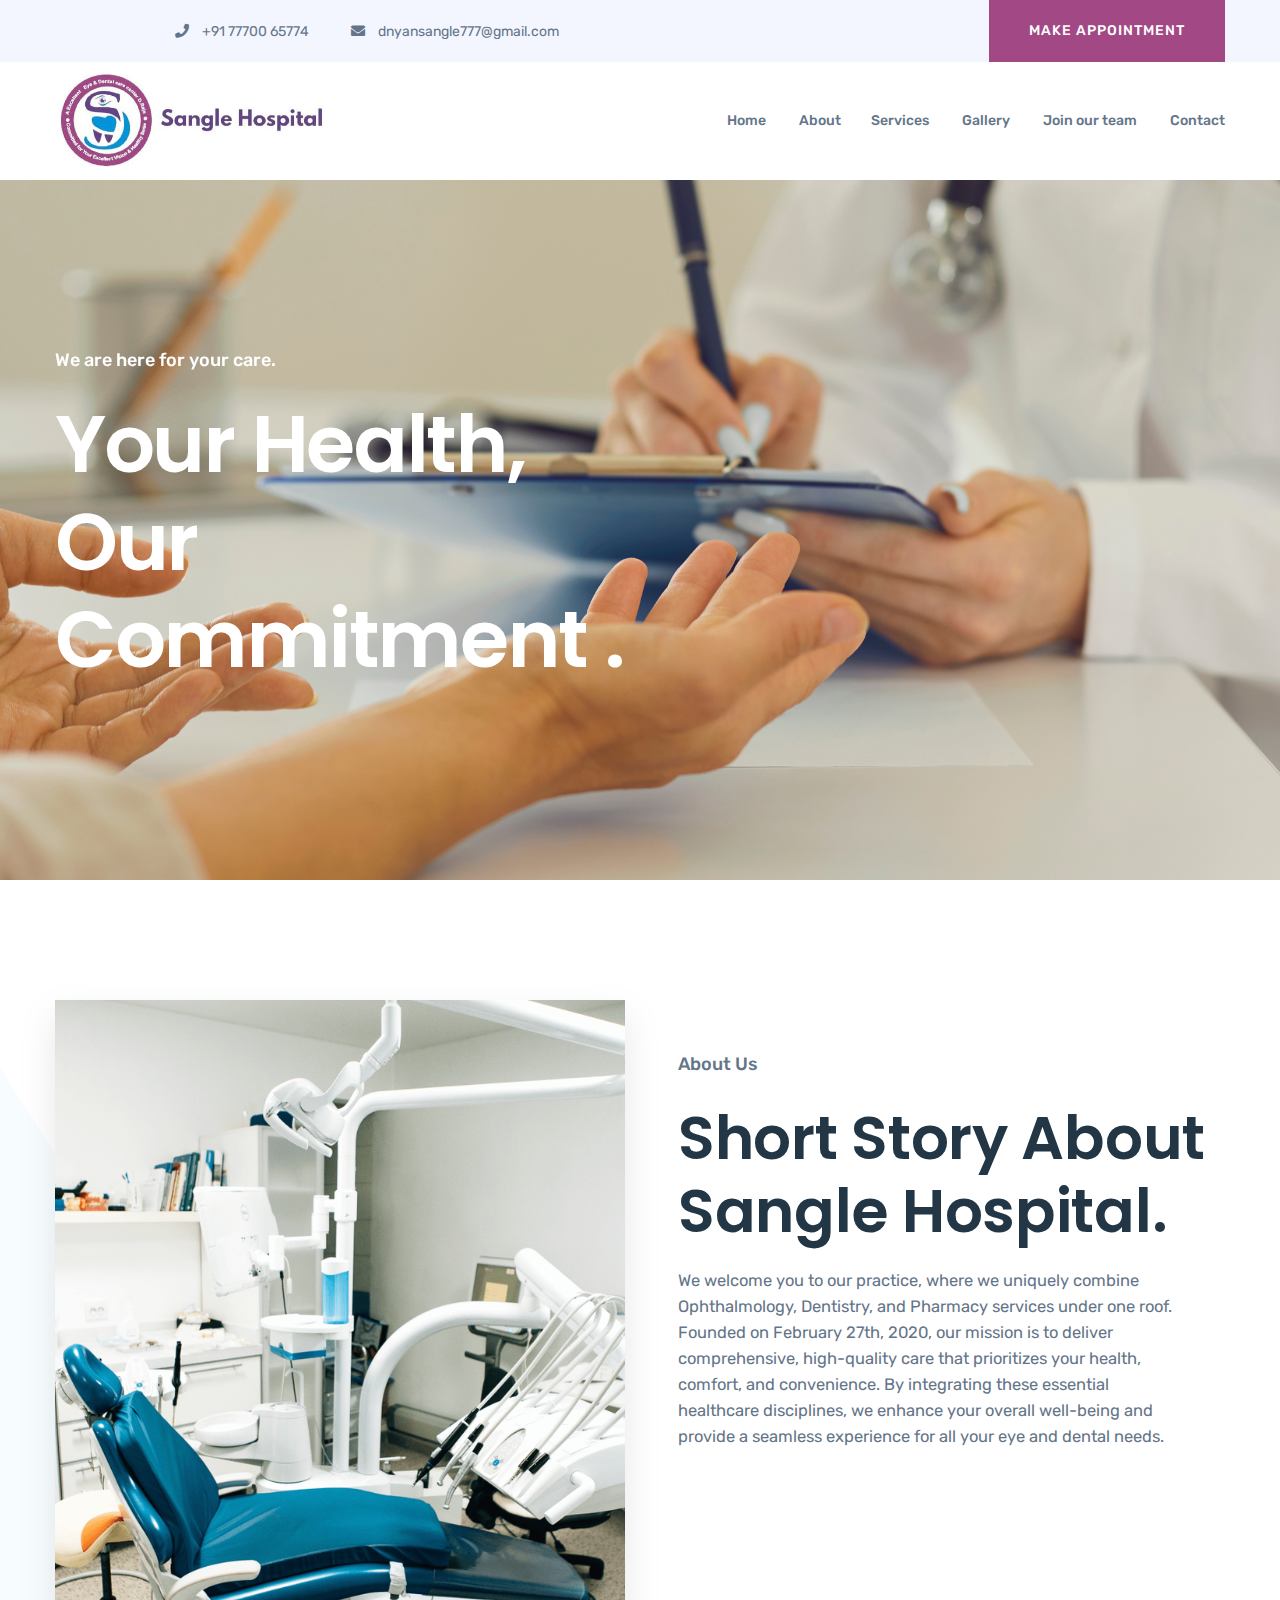
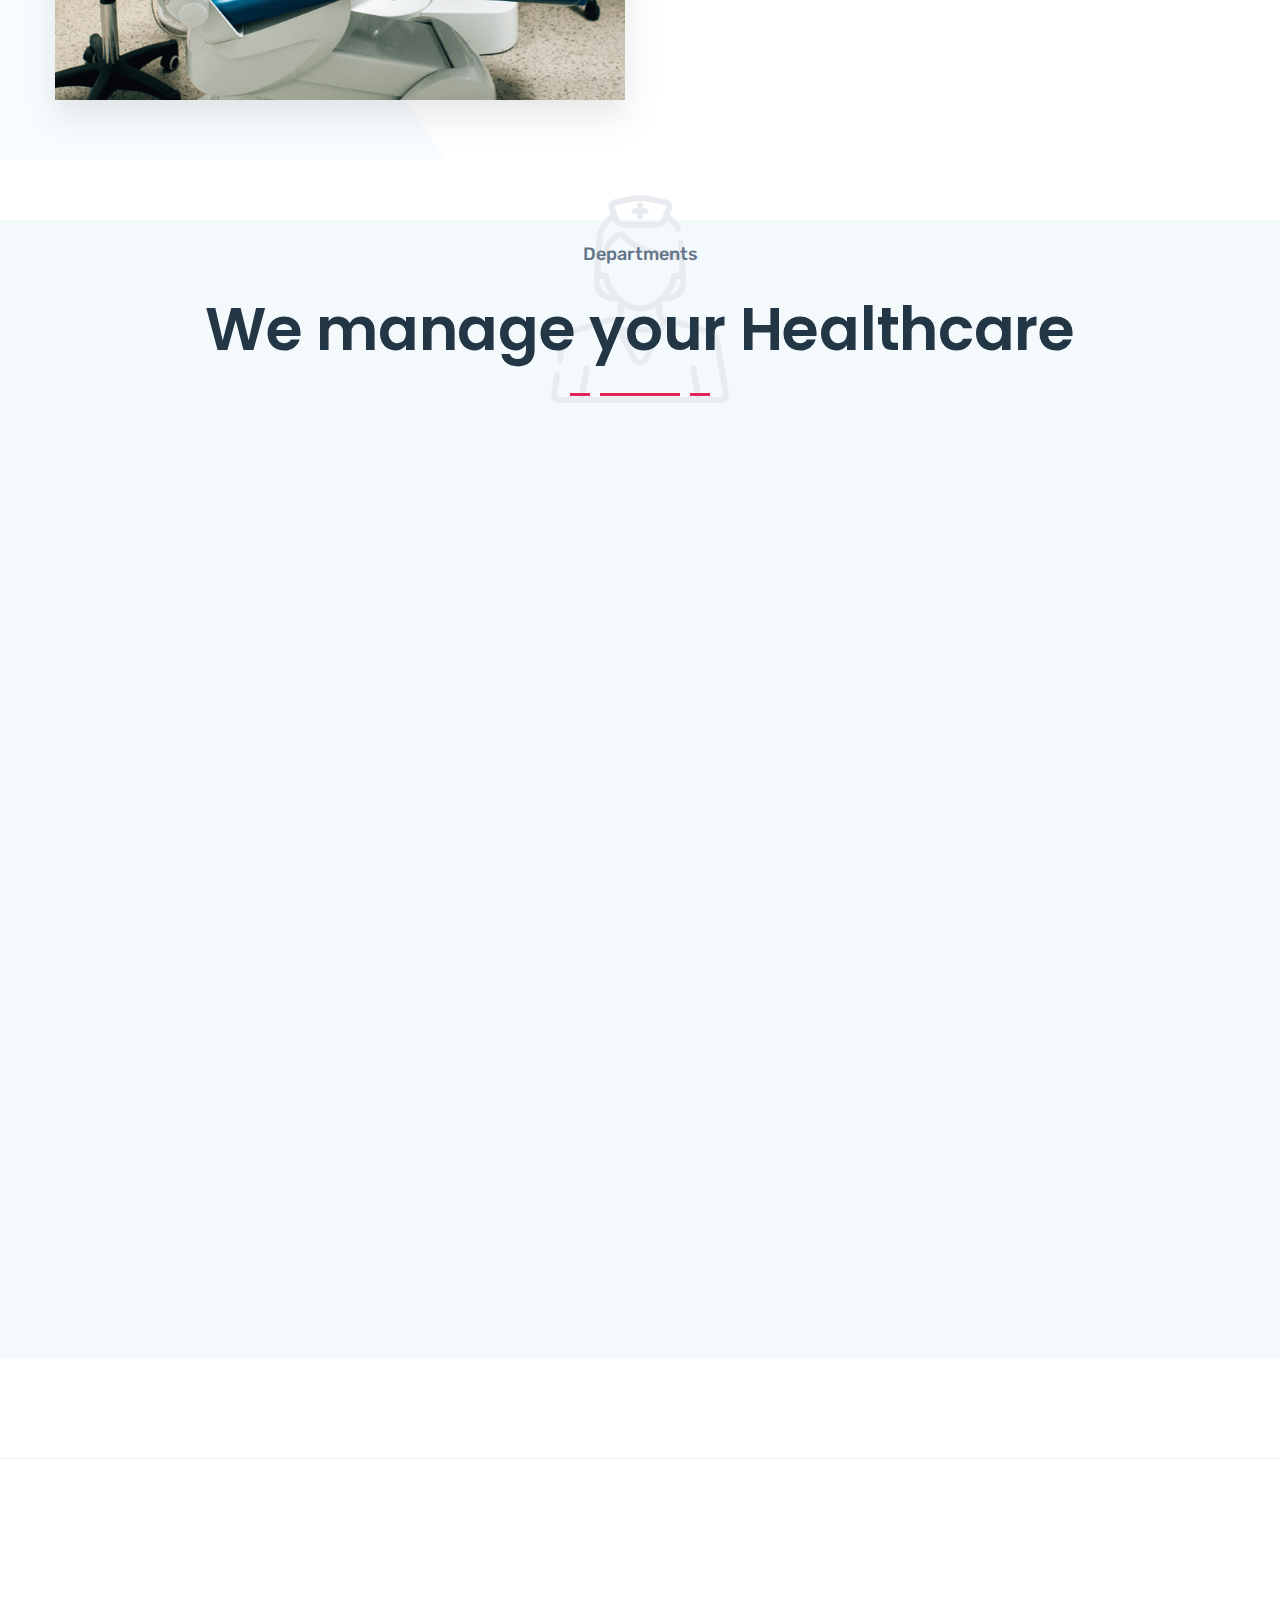
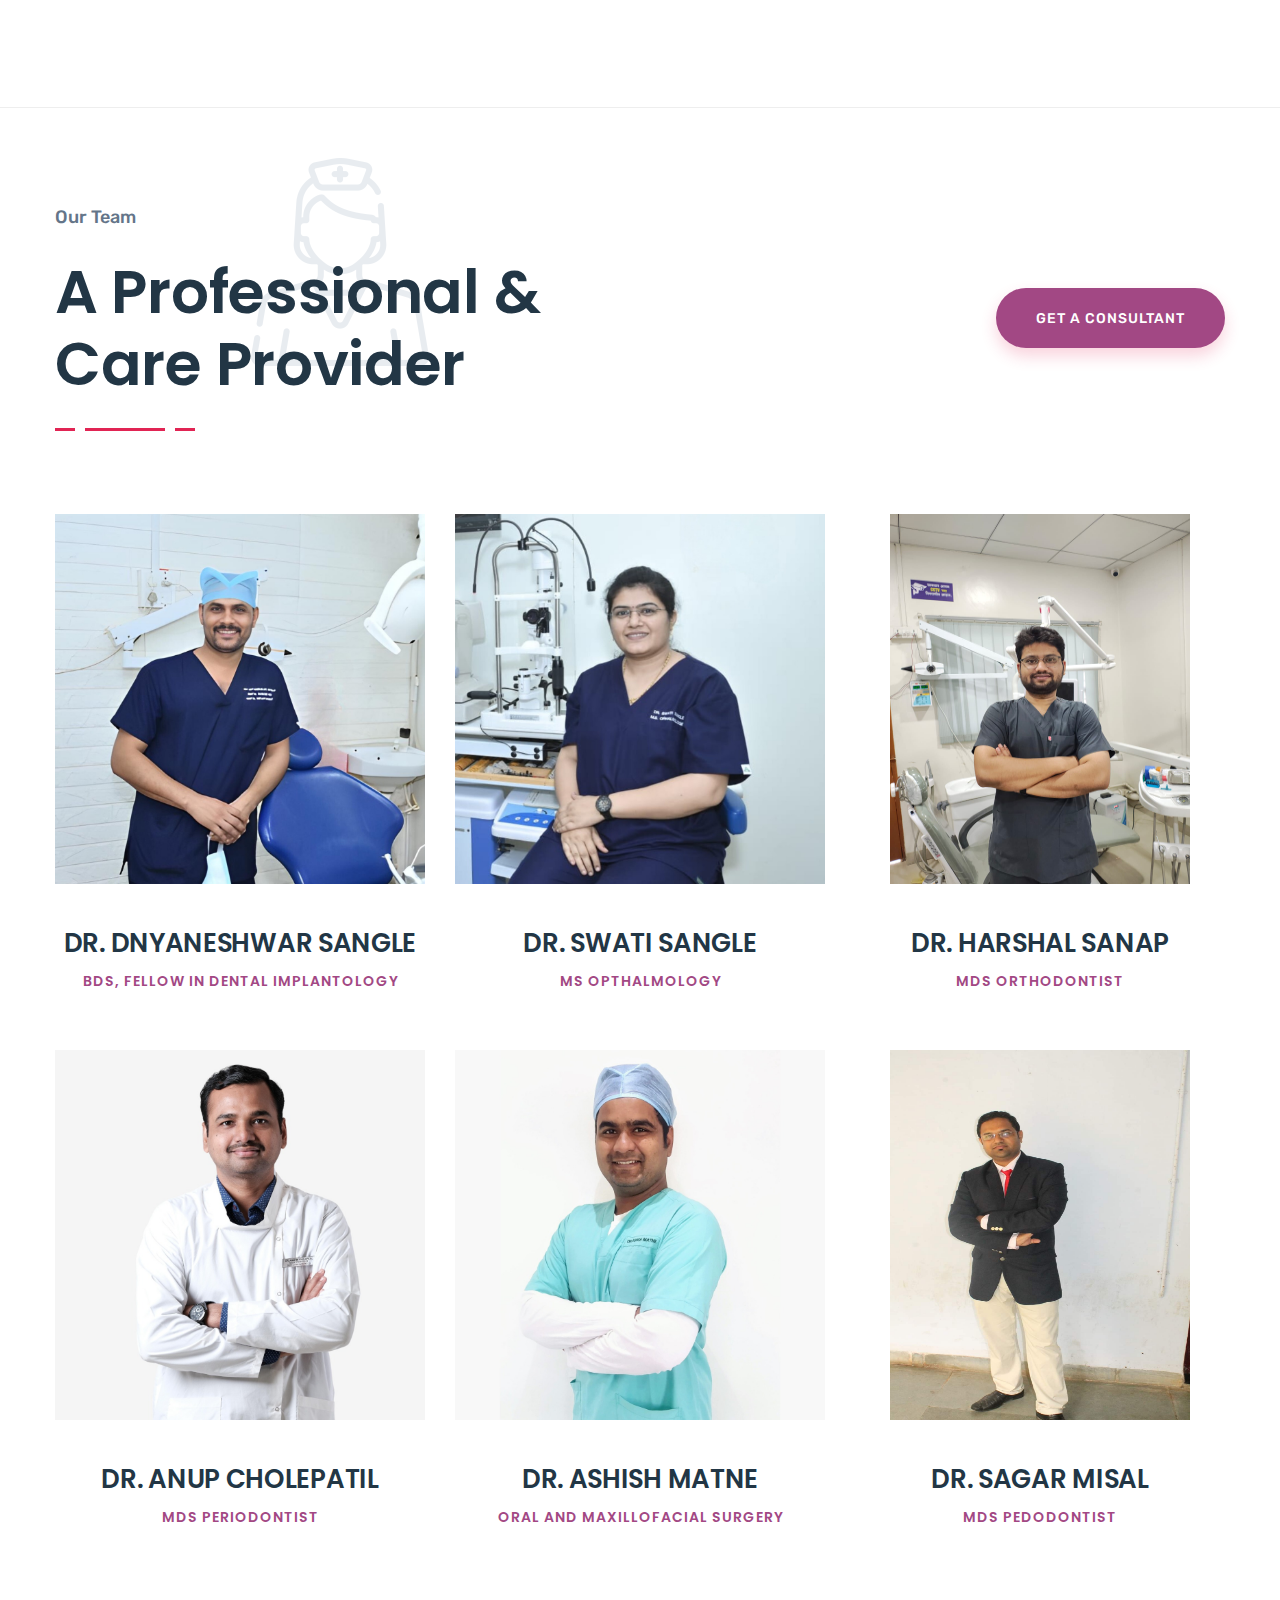
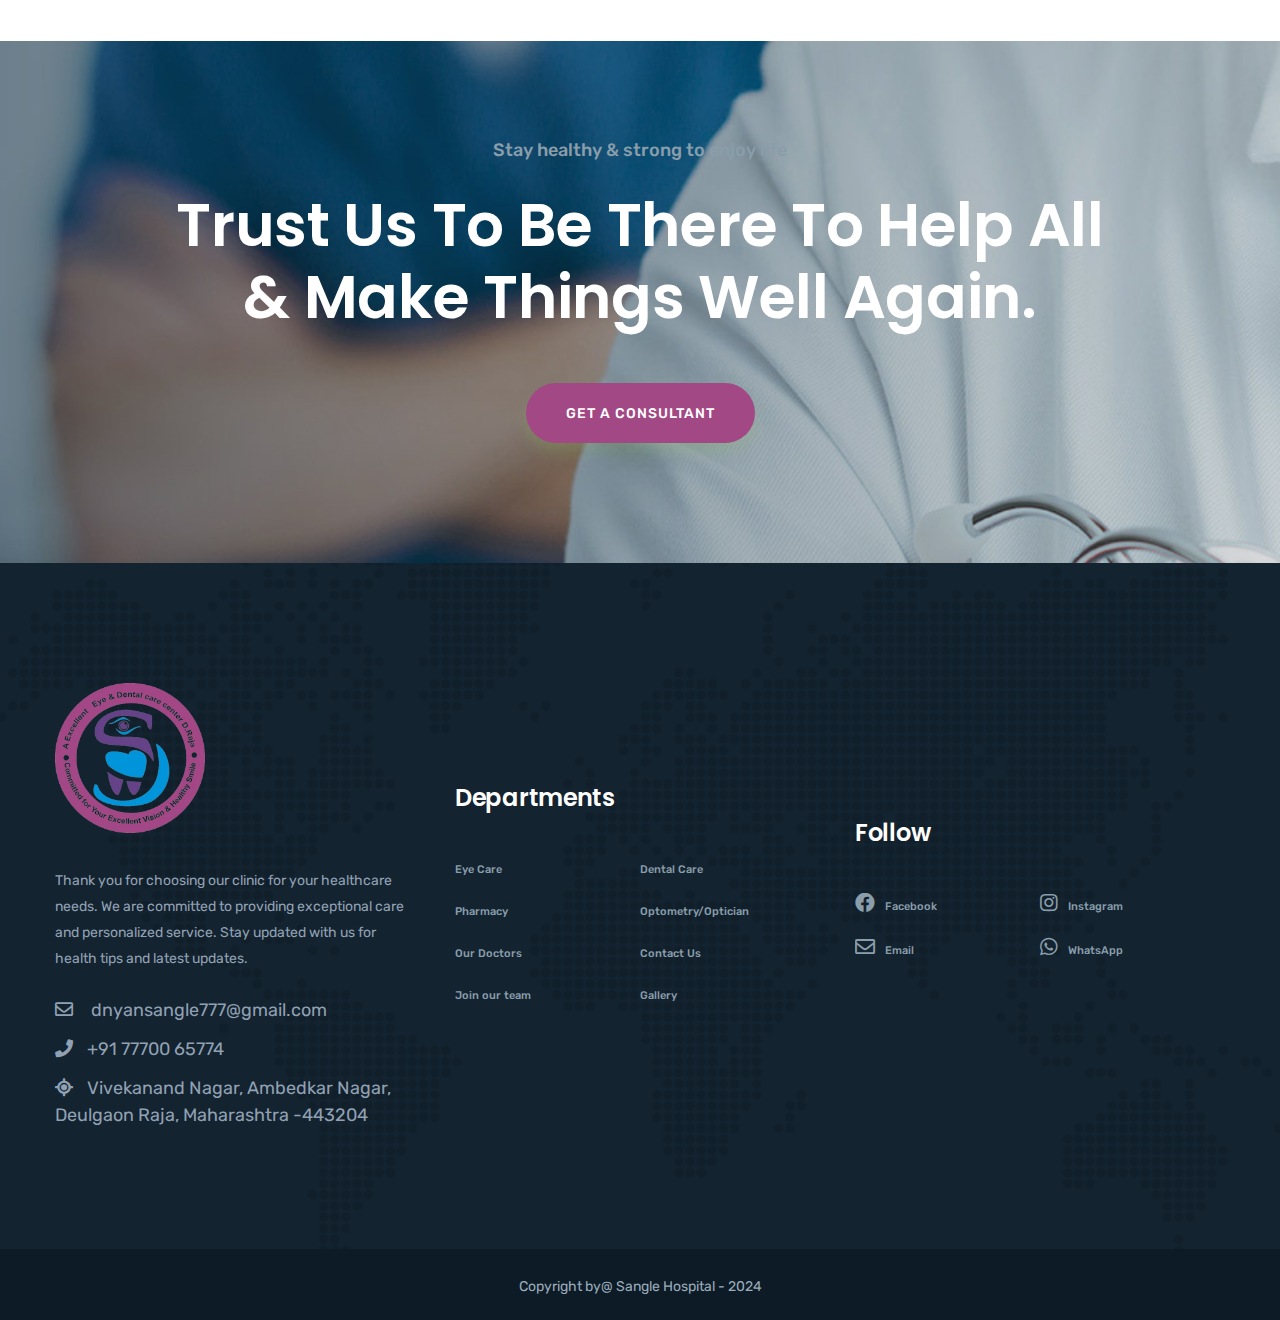
==== commit c7721217: "animation added" ====
--- a/index.html
+++ b/index.html
@@ -24,6 +24,10 @@
     <link rel="stylesheet" href="css/default.css">
     <link rel="stylesheet" href="css/style.css">
     <link rel="stylesheet" href="css/responsive.css">
+    <link
+    rel="stylesheet"
+    href="https://cdnjs.cloudflare.com/ajax/libs/animate.css/4.1.1/animate.min.css"
+  />
 </head>
 <style>
     .stats-container {
@@ -316,17 +320,17 @@
         </section>
         <!-- services-area end -->
 
-       <section>
-        <div class="row stats-container">
-            <div class="col-4 stat-item">
+       <section >
+        <div  class="row stats-container "  >
+            <div class="col-4 stat-item" data-aos="fade-right">
                 <div class="stat-number">10+</div>
                 <div class="stat-label">Years of Experience</div>
             </div>
-            <div class="col-4 stat-item">
+            <div class="col-4 stat-item" data-aos="fade-up">
                 <div class="stat-number">1000+</div>
                 <div class="stat-label">Patients Treated</div>
             </div>
-            <div class="col-4 stat-item">
+            <div class="col-4 stat-item" data-aos="fade-left">
                 <div class="stat-number">6+</div>
                 <div class="stat-label">Expert Faculty</div>
             </div>
--- a/css/style.css
+++ b/css/style.css
@@ -11687,4 +11687,8 @@
 	  animation-iteration-count: 2;
 	  animation-timing-function:linear;
 }
- 
+
+.facts{
+	animation:FadeInDown;
+	animation-duration: 5s;
+}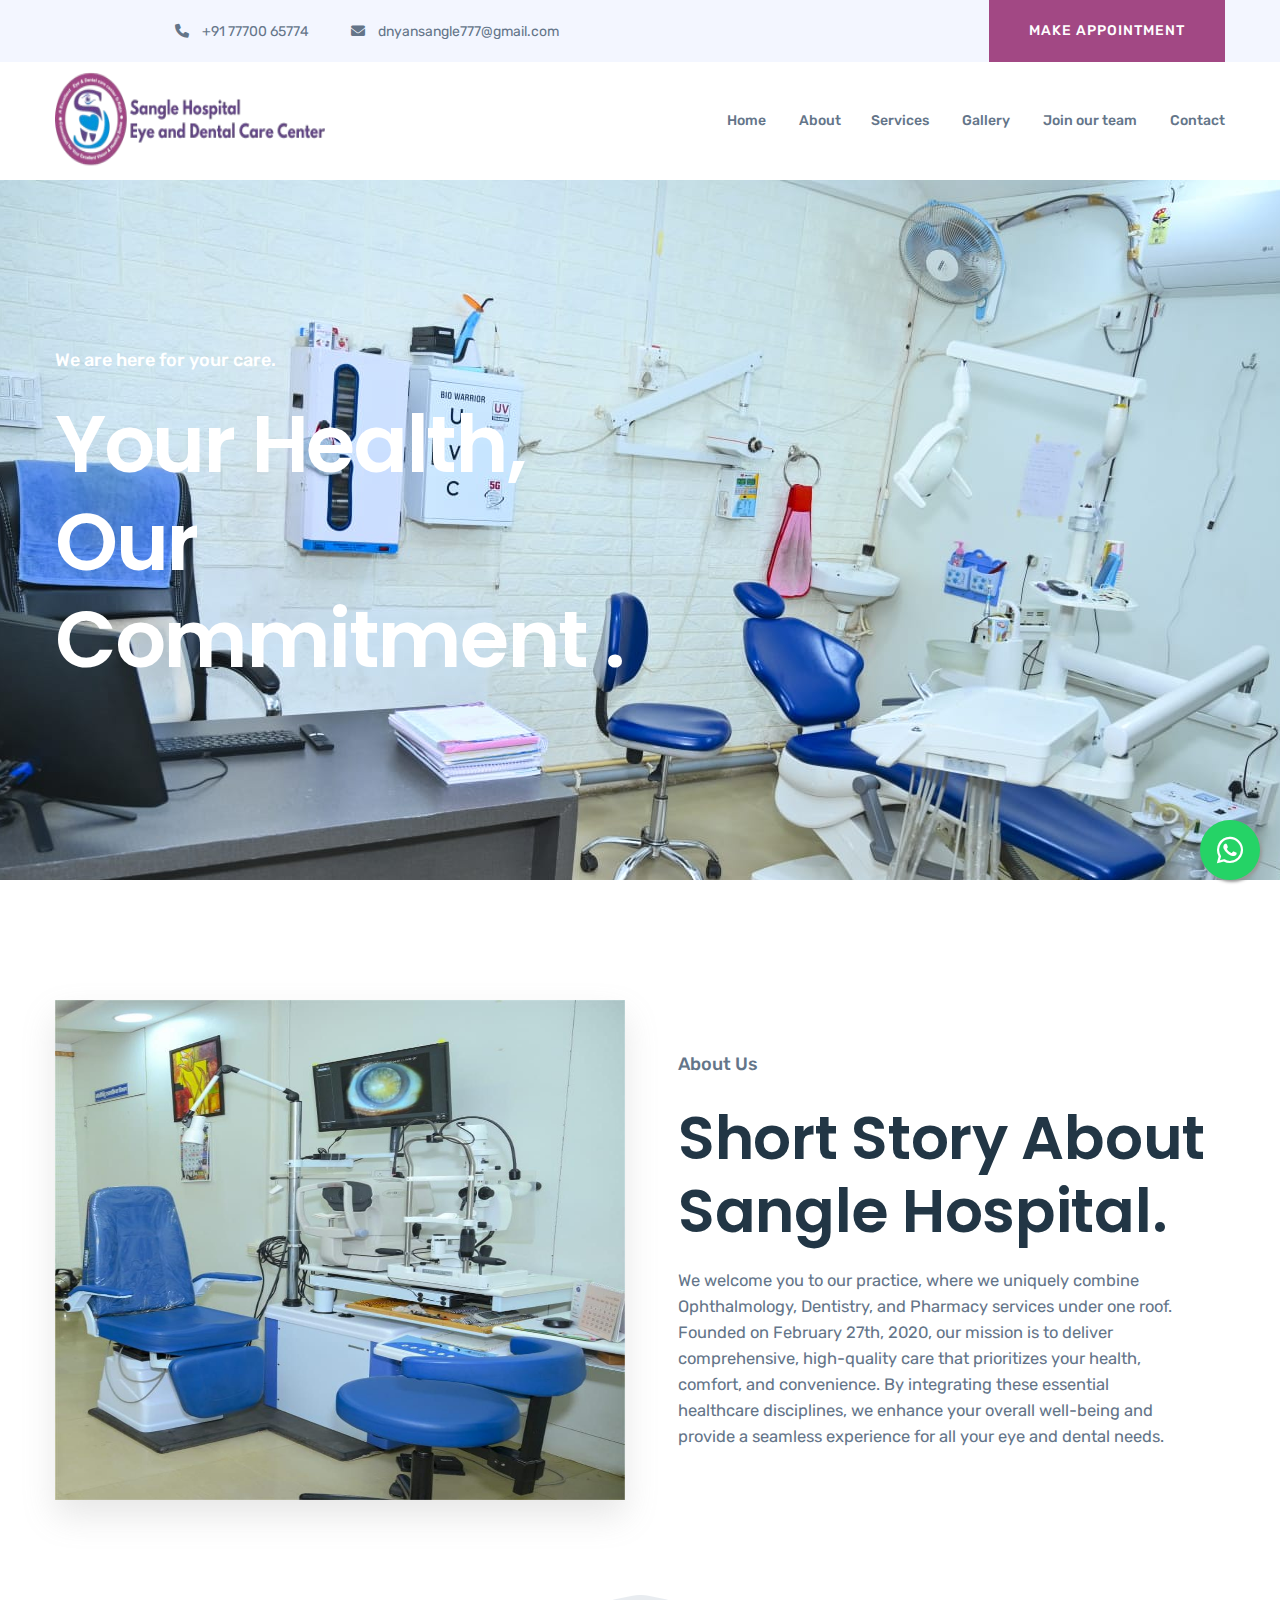
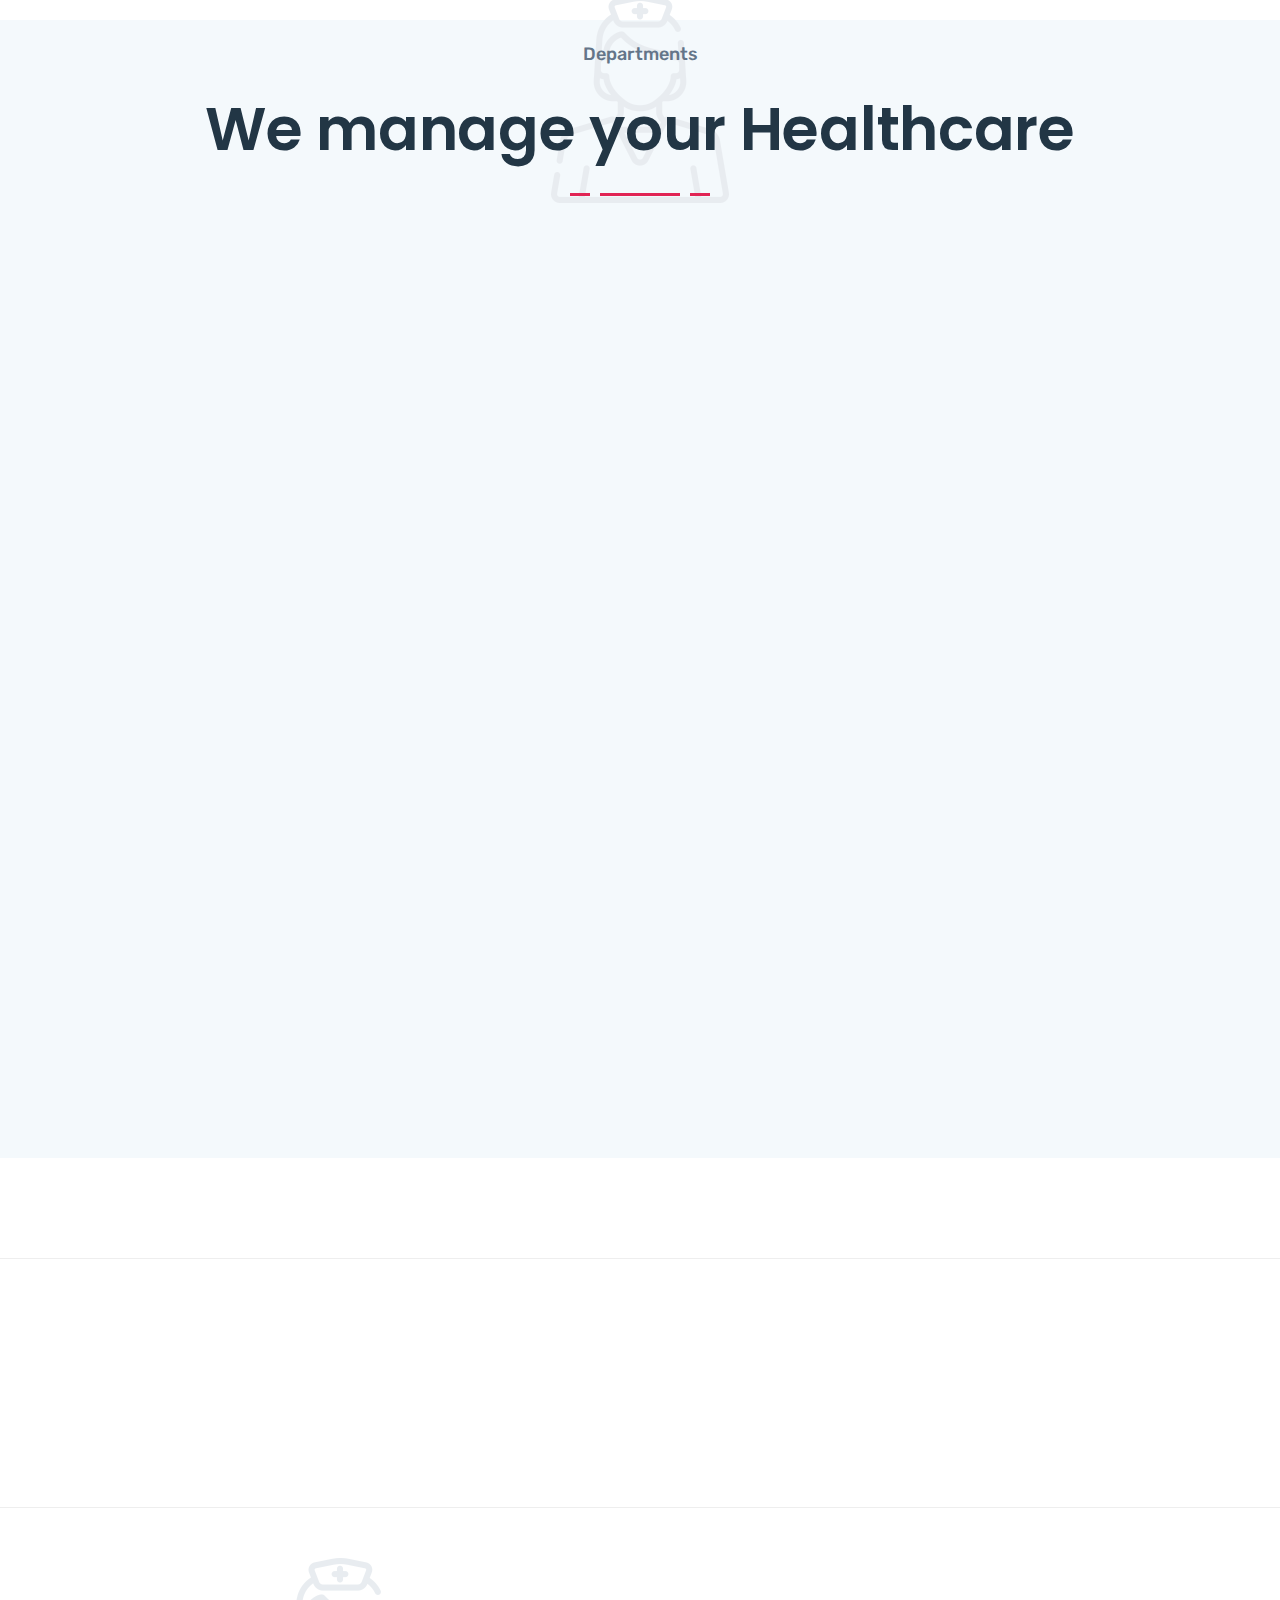
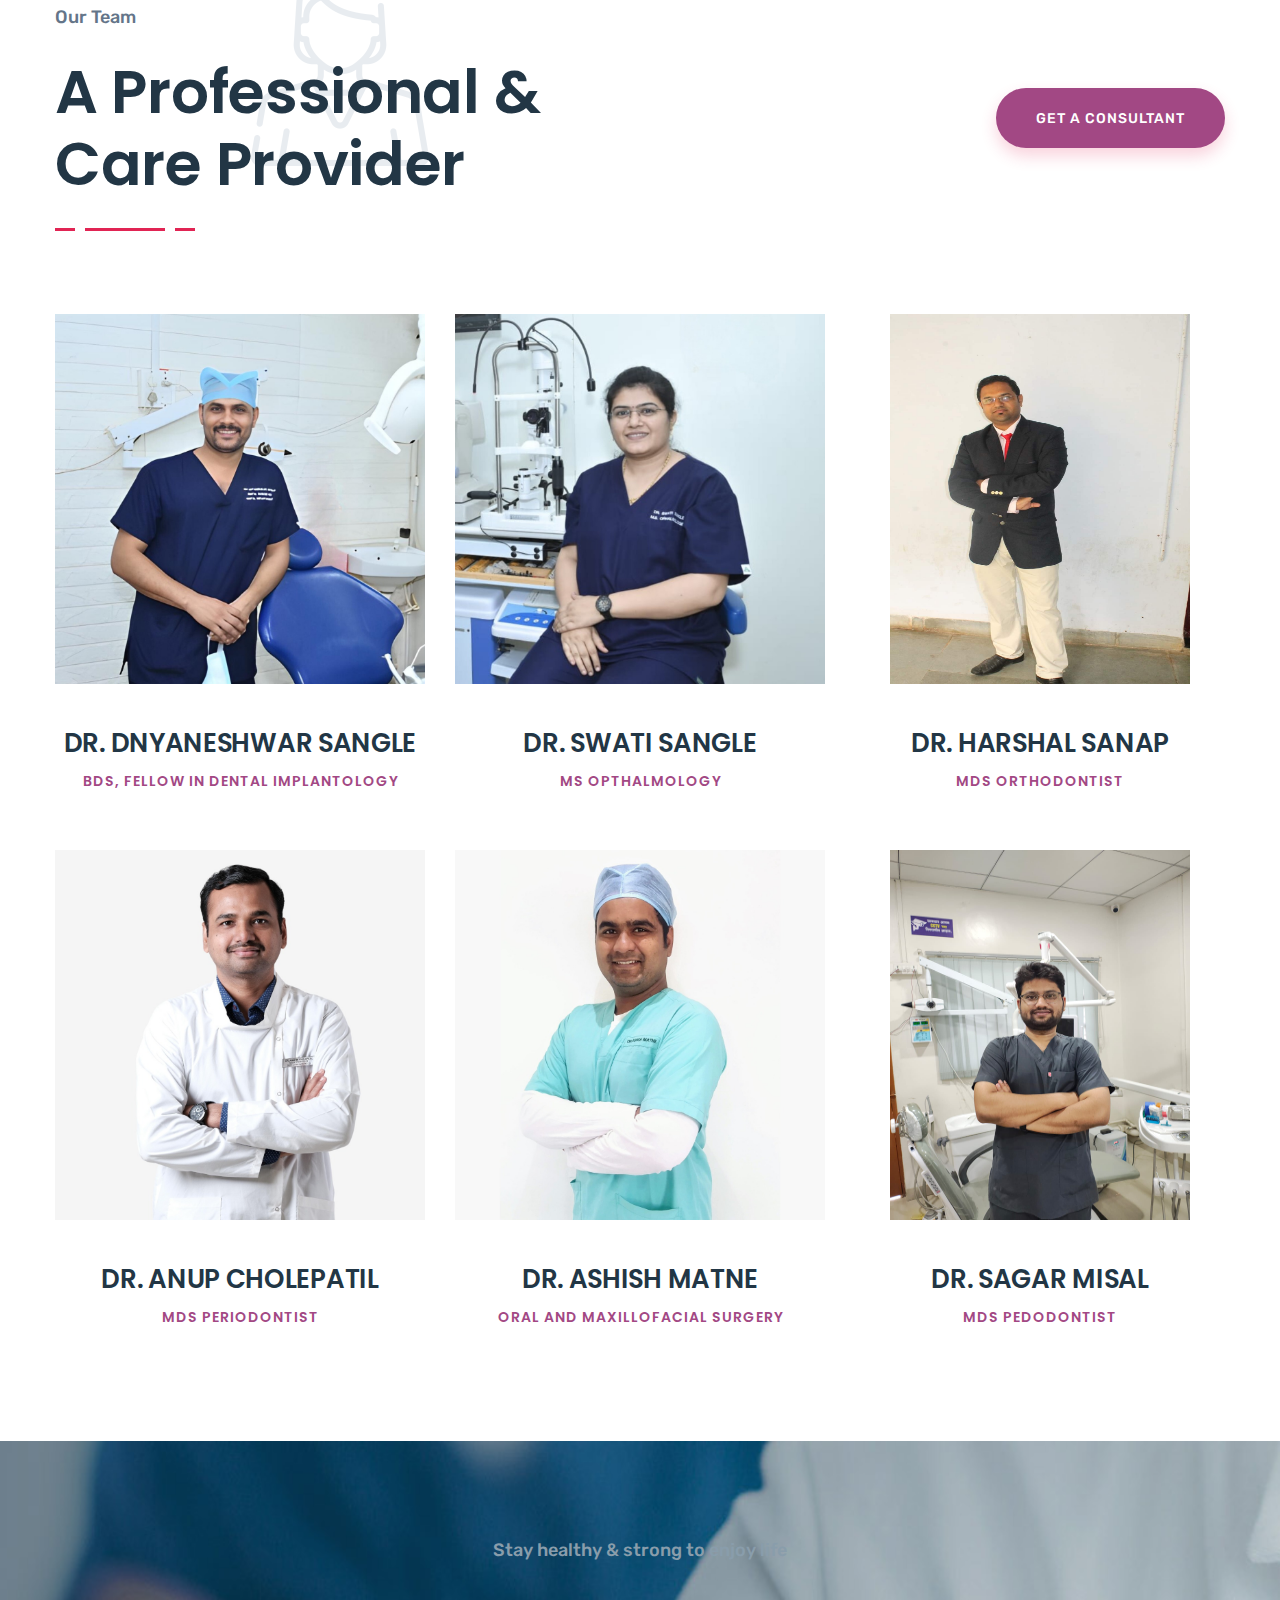
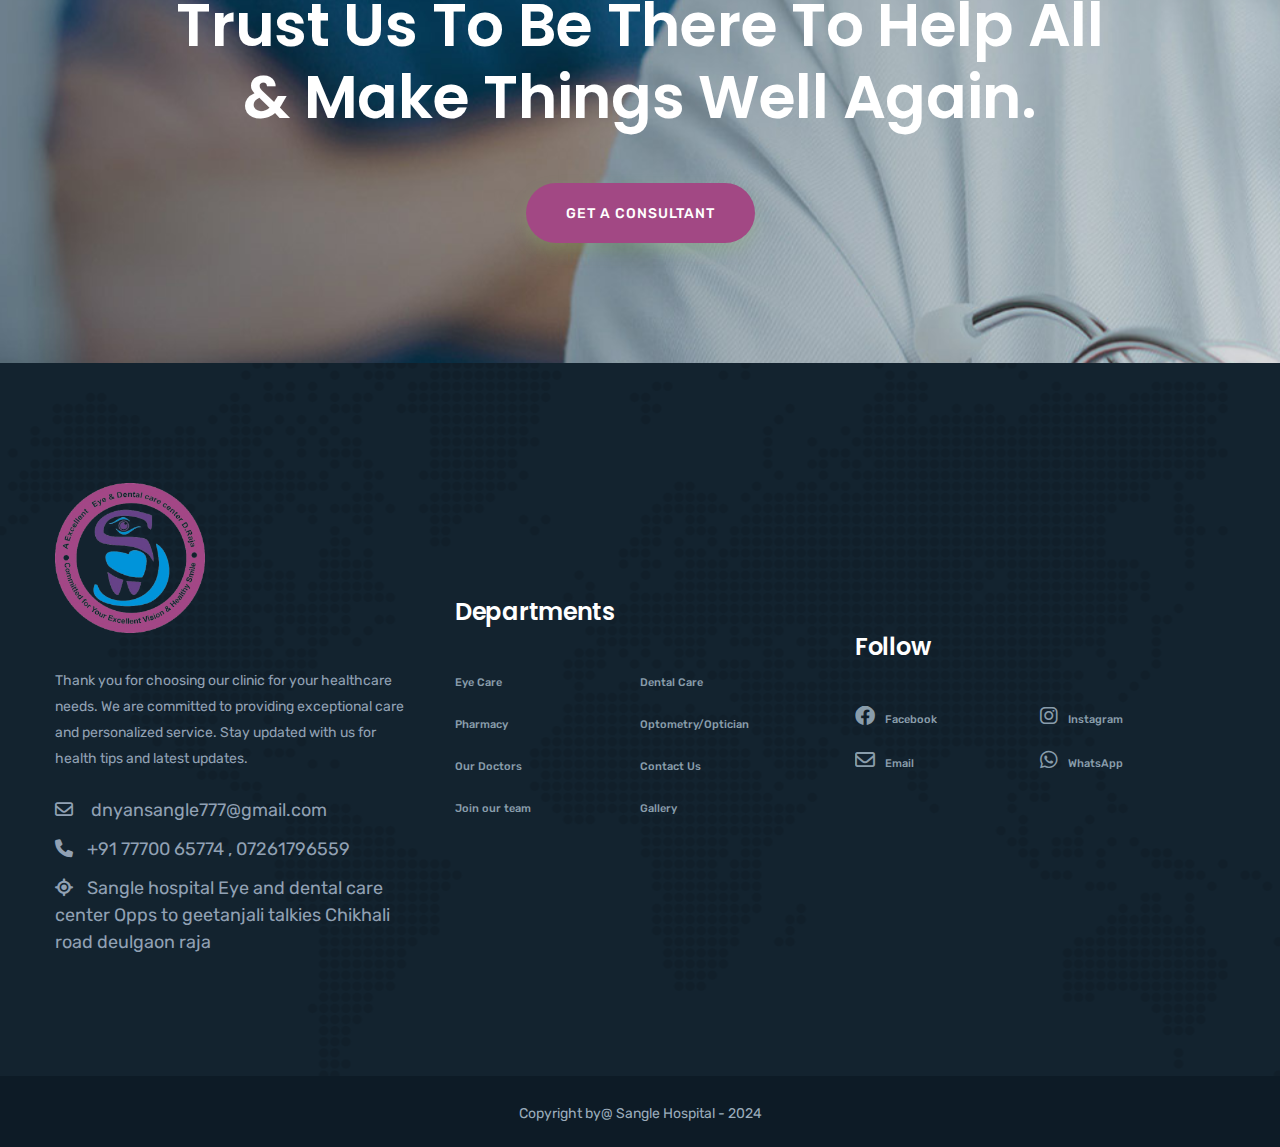
==== commit 73119dba: "logo updated address and phone number changed" ====
--- a/index.html
+++ b/index.html
@@ -79,6 +79,28 @@
             }
             
         }
+        .whatsapp-button {
+            position: fixed;
+            bottom: 20px;
+            right: 20px;
+            background-color: #25D366;
+            color: white;
+            border-radius: 50%;
+            text-align: center;
+            font-size: 30px;
+            box-shadow: 2px 2px 3px #999;
+            z-index: 100;
+            display: flex;
+            align-items: center;
+            justify-content: center;
+            width: 60px;
+            height: 60px;
+            text-decoration: none;
+        }
+
+        .whatsapp-button:hover {
+            background-color: #128C7E;
+        }
 </style>
 <body>
 
@@ -107,7 +129,8 @@
                 <div class="row">
                     <div class="col-xl-3 col-lg-3 col-md-5 d-flex align-items-center">
                         <div class="logo logo-circle pos-rel" >
-                            <a href="index.html"><img src="img/lpog.jpg" alt=""  style="height:100%;"></a>
+                            <a href="index.html"><img src="img/logo5-removebg-preview.png" alt="" style="height: 110px;"></a>
+                           
                         </div>
                        
                     </div>
@@ -168,7 +191,7 @@
         <section class="hero-area">
             <div class="hero-slider">
                 <div class="slider-active">
-                    <div class="single-slider slider-height d-flex align-items-center" data-background="img/slider/hero-banner.png">
+                    <div class="single-slider slider-height d-flex align-items-center" style="background-image: url(img/slider/hero\ .jpg);">
                         <div class="container">
                             <div class="row">
                                 <div class="col-xl-6 col-lg-8 col-md-10">
@@ -196,11 +219,9 @@
                         
                         <div class="about-left-side pos-rel mb-30">
                             <div class="about-front-img">
-                                <img src="img/about/illustrationn.png" alt="">
-                            </div>
-                            <div class="about-shape">
-                                <img src="img/about/about-shape.png" alt="">
-                            </div>
+                                <img src="img/about/aboutt.jpg" alt="" style="width: 600px !important; height: 500px !important;">
+                            </div>
+                            
                         </div>
                     </div>
                     <div class="col-xl-6 col-lg-7">
@@ -220,7 +241,7 @@
         </section>
         <!-- about-area end -->
         <!-- services-area start -->
-        <section class="servcies-area gray-bg pt-115 pb-90">
+        <section class="servcies-area gray-bg pt-115 pb-90" >
             <div class="container">
                 <div class="row">
                     <div class="col-xl-10 offset-xl-1 col-lg-8 offset-lg-1">
@@ -393,7 +414,7 @@
                     <div class="col-xl-4 col-lg-4 col-md-6" >
                         <div class="team-box text-center mb-60">
                             <div class="team-thumb mb-45 pos-rel" >
-                                <img src="img/team/de-3.jpg" alt="" style="height: 370px; width: 300px;">
+                                <img src="img/team/de-2.jpg" alt="" style="height: 370px; width: 300px;">
                                
                             </div>
                             <div class="team-content">
@@ -436,7 +457,7 @@
                     <div class="col-xl-4 col-lg-4 col-md-6">
                         <div class="team-box text-center mb-60">
                             <div class="team-thumb mb-45 pos-rel">
-                                <img src="img/team/de-2.jpg" alt="" style="height: 370px; width: 300px;">
+                                <img src="img/team/de-3.jpg" alt="" style="height: 370px; width: 300px;">
                                
                             </div>
                             <div class="team-content">
@@ -772,6 +793,14 @@
             </div>
         </section> -->
         <!-- latest-news-area end -->
+          <!-- Your website content goes here -->
+
+    <a href="https://wa.me/1234567890" class="whatsapp-button" target="_blank" rel="noopener noreferrer">
+        <i class="fa-brands fa-whatsapp"></i>
+    </a>
+
+    <!-- Font Awesome for WhatsApp icon -->
+    <link rel="stylesheet" href="https://cdnjs.cloudflare.com/ajax/libs/font-awesome/6.0.0-beta3/css/all.min.css">
 <!-- Footer start -->
         <footer>
             <div class="footer-top primary-bg footer-map pos-rel pt-120 pb-80">
@@ -789,8 +818,11 @@
                                     <ul>
                                         <li><i class="far fa-envelope"></i>
                                             dnyansangle777@gmail.com</li>
-                                        <li><i class="fas fa-phone"></i>+91 77700 65774</li>
-                                        <li><i class="fa fa-location"></i>Vivekanand Nagar, Ambedkar Nagar, Deulgaon Raja, Maharashtra -443204</li>
+                                        <li><i class="fas fa-phone"></i>+91 77700 65774 , 07261796559 </li>
+                                        <li><i class="fa fa-location"></i>Sangle hospital 
+                                            Eye and dental care center 
+                                            Opps to geetanjali talkies 
+                                            Chikhali road deulgaon raja</li>
                                     </ul>
                                 </div>
                             </div>
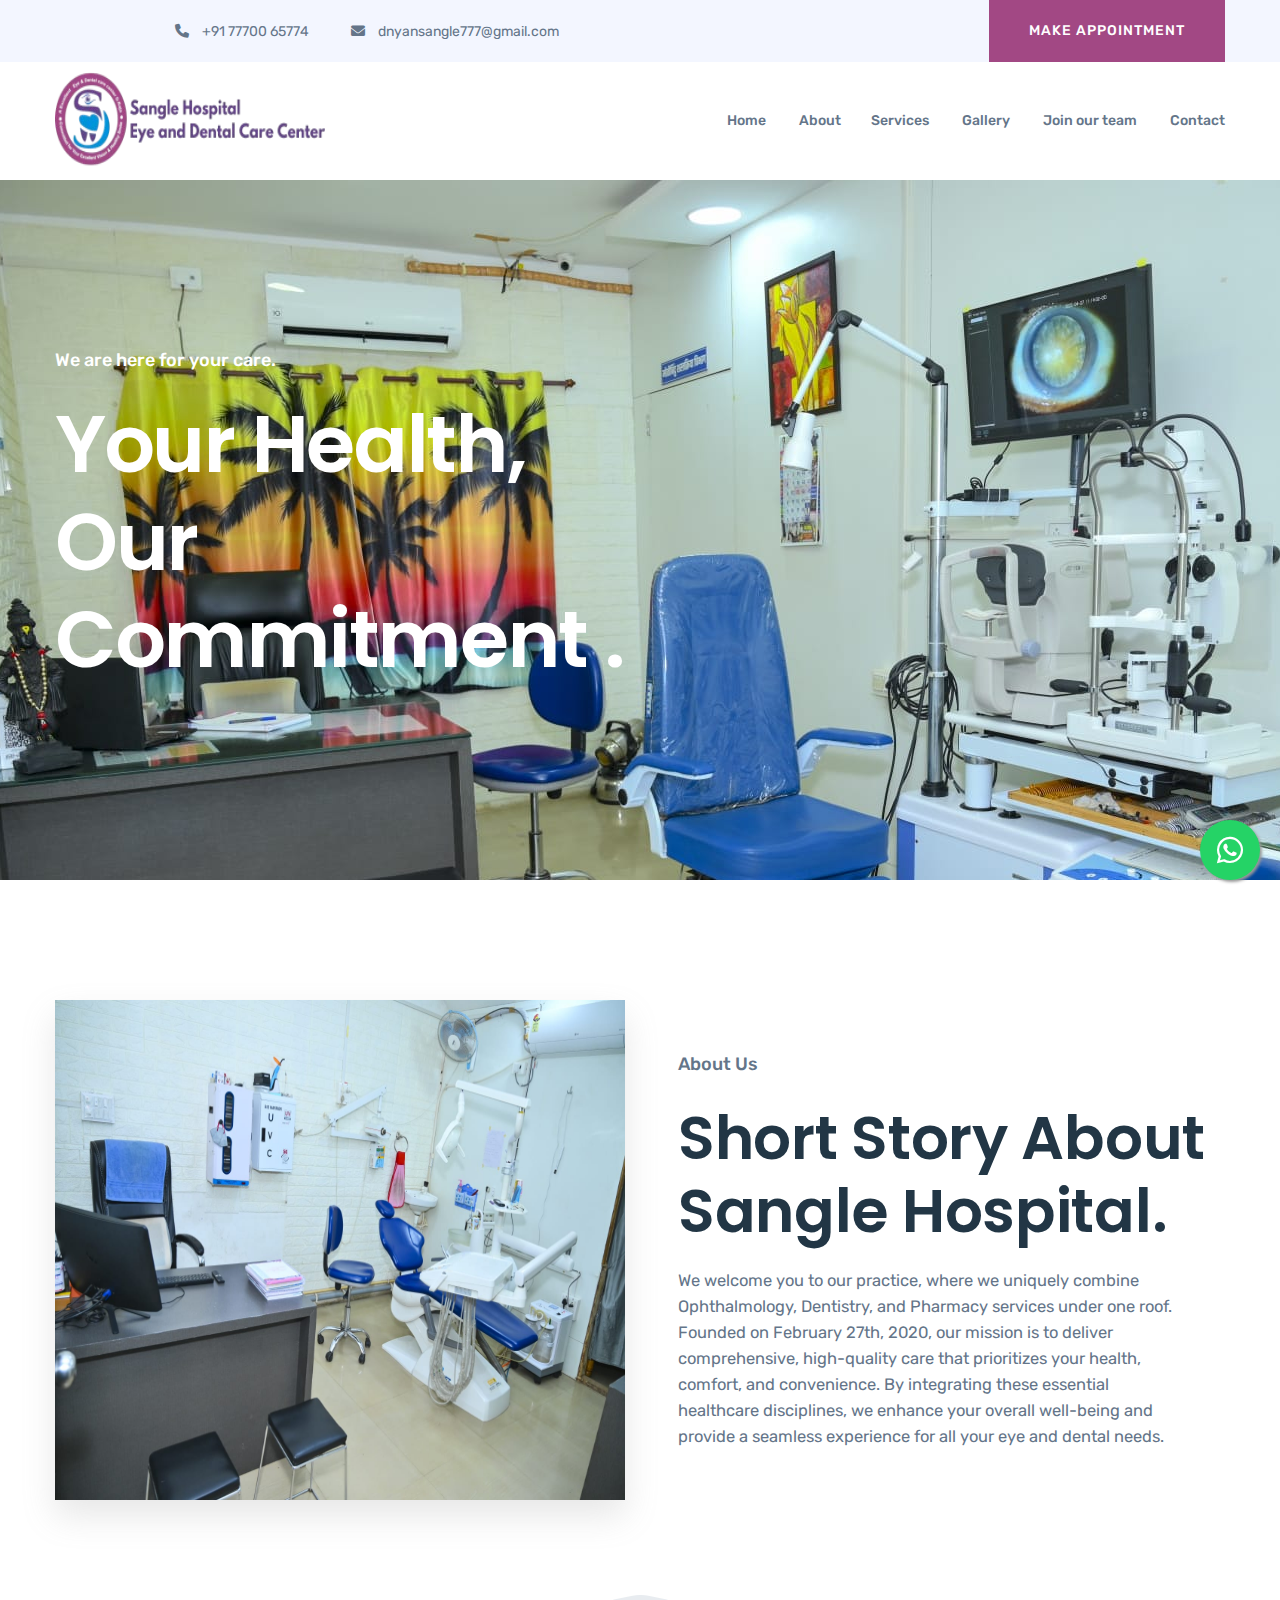
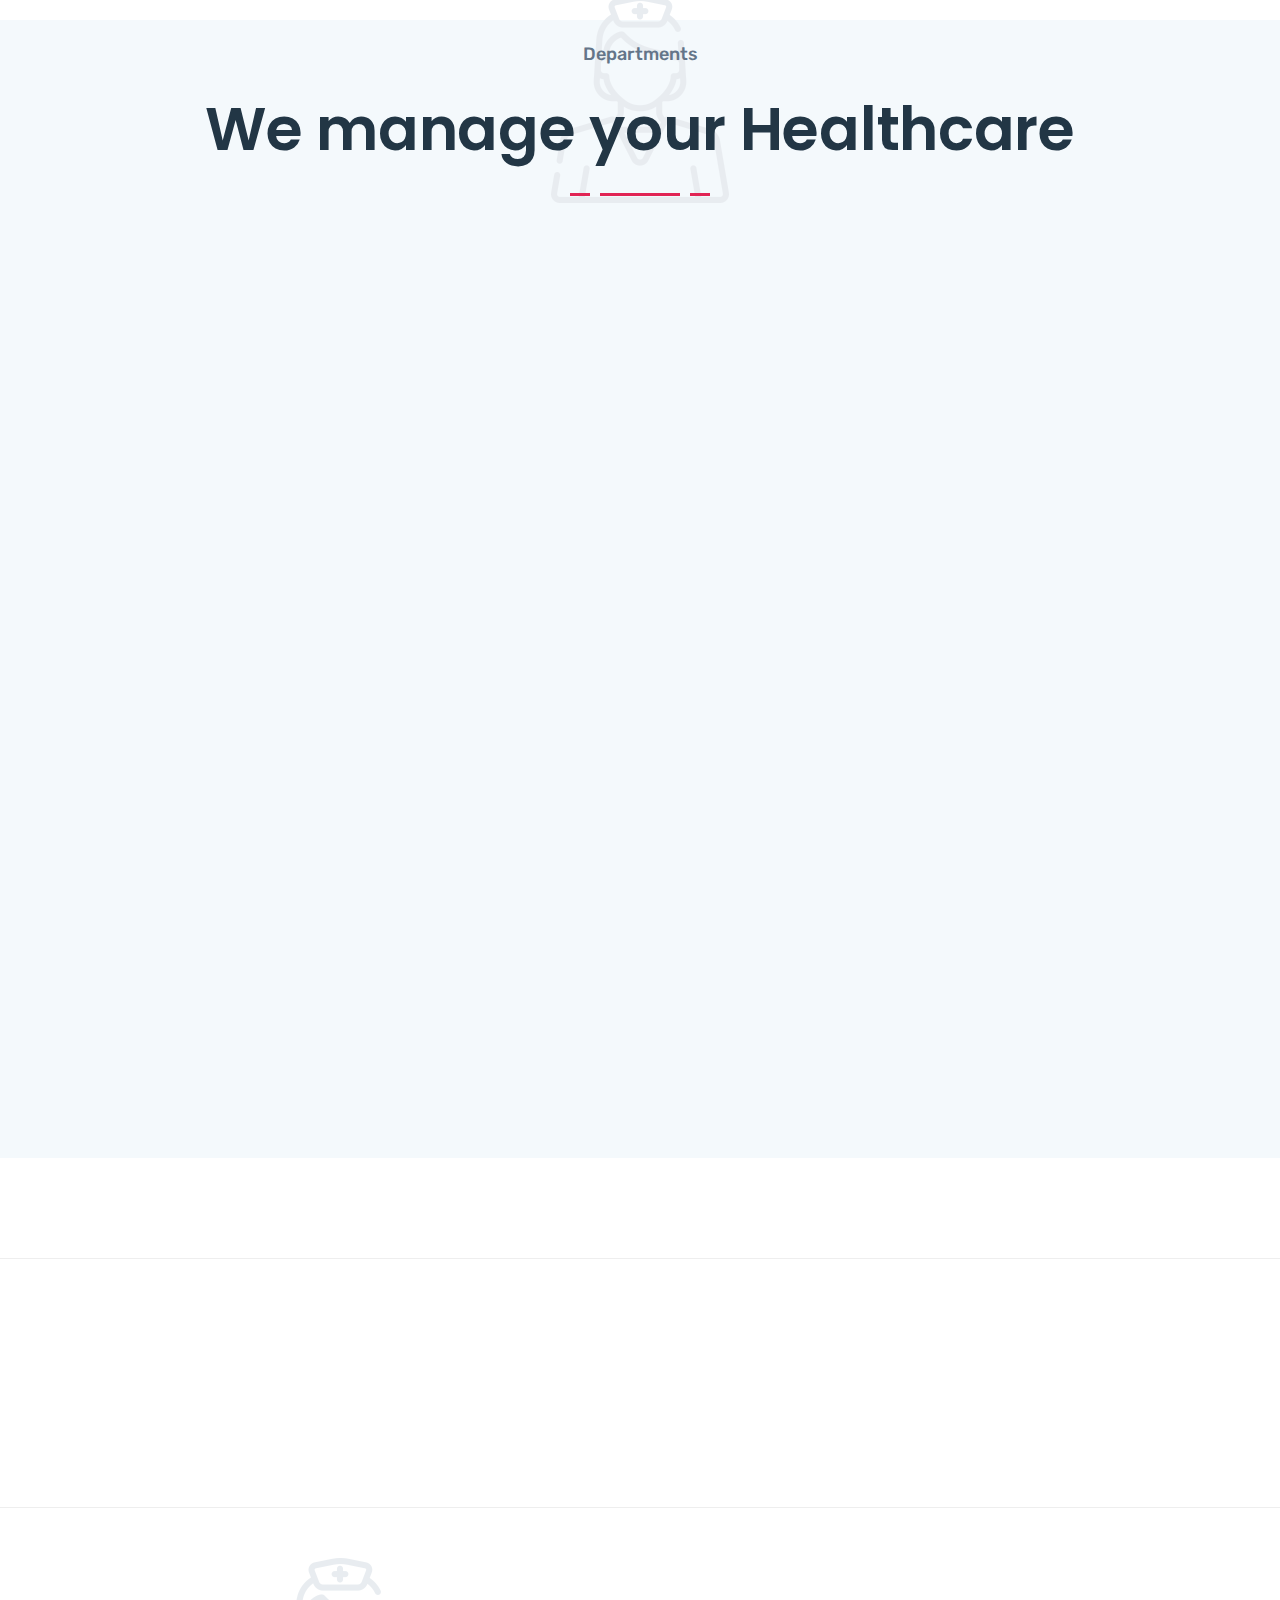
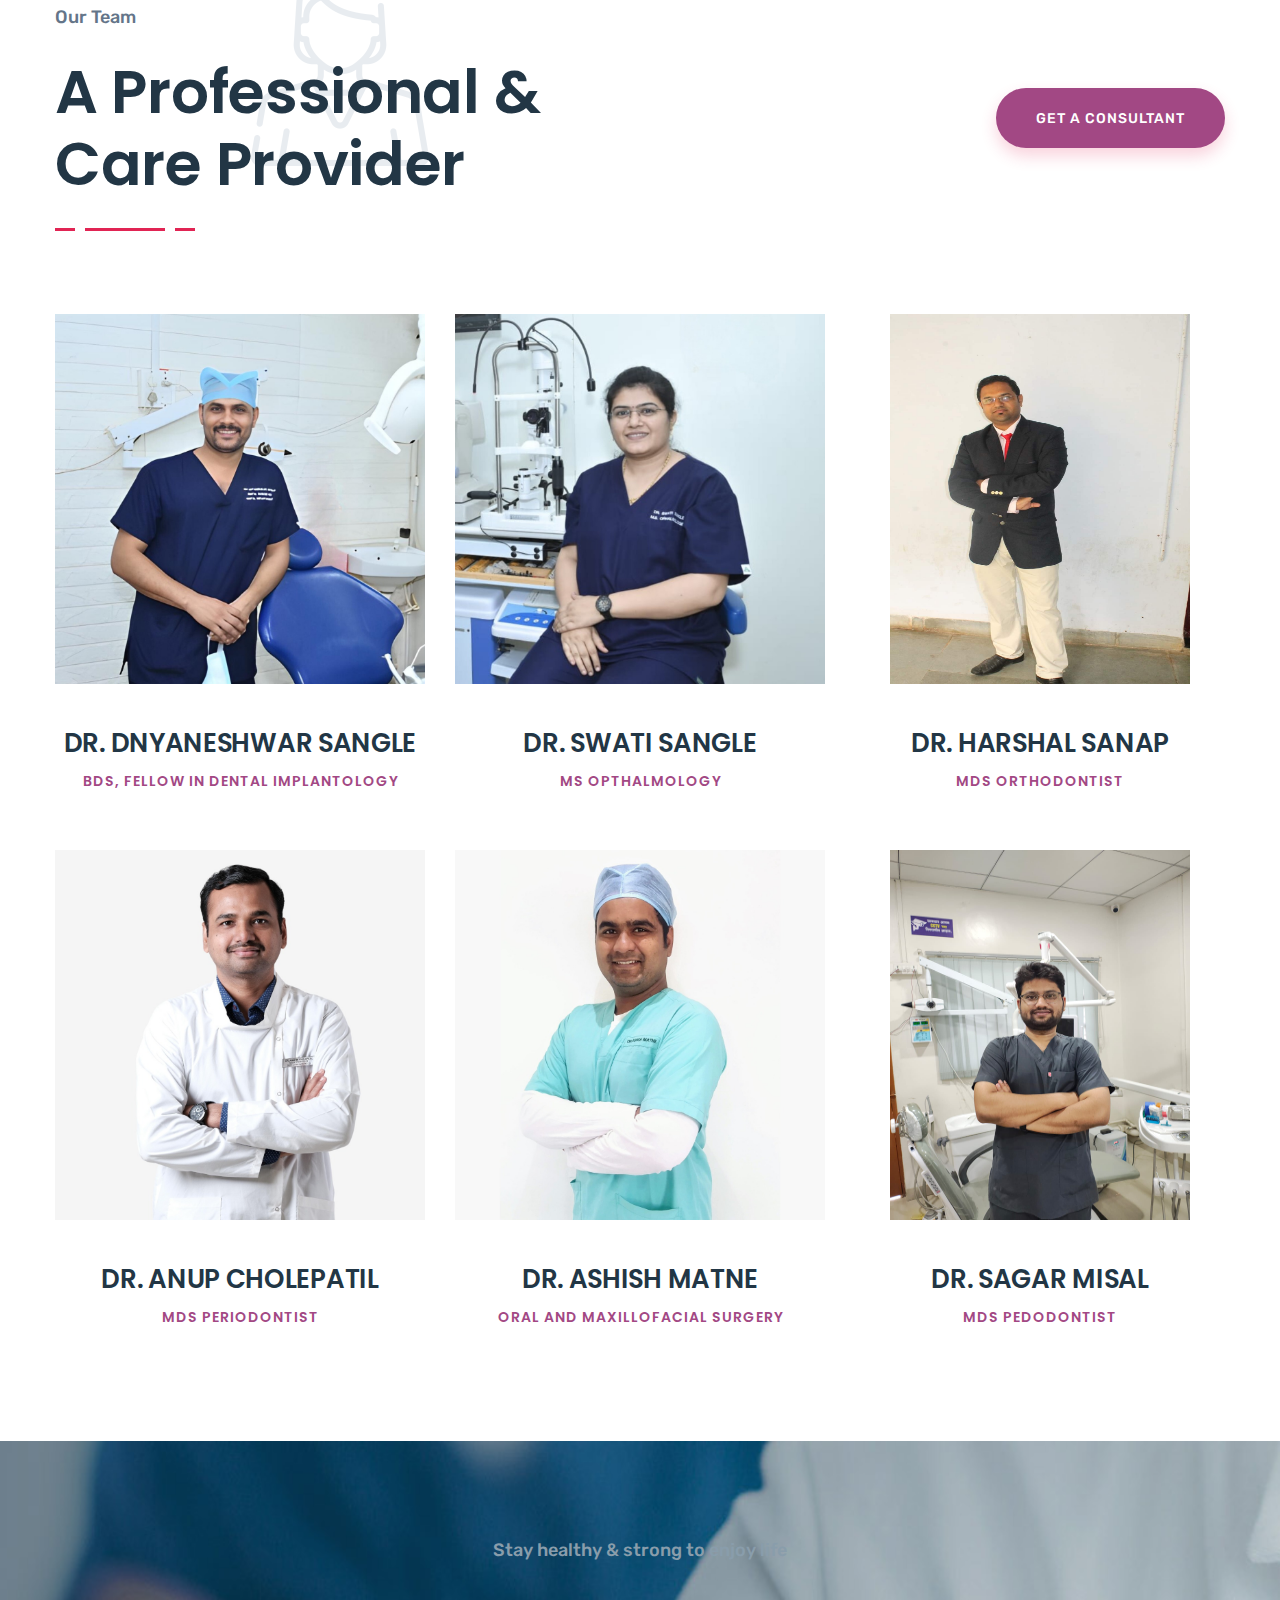
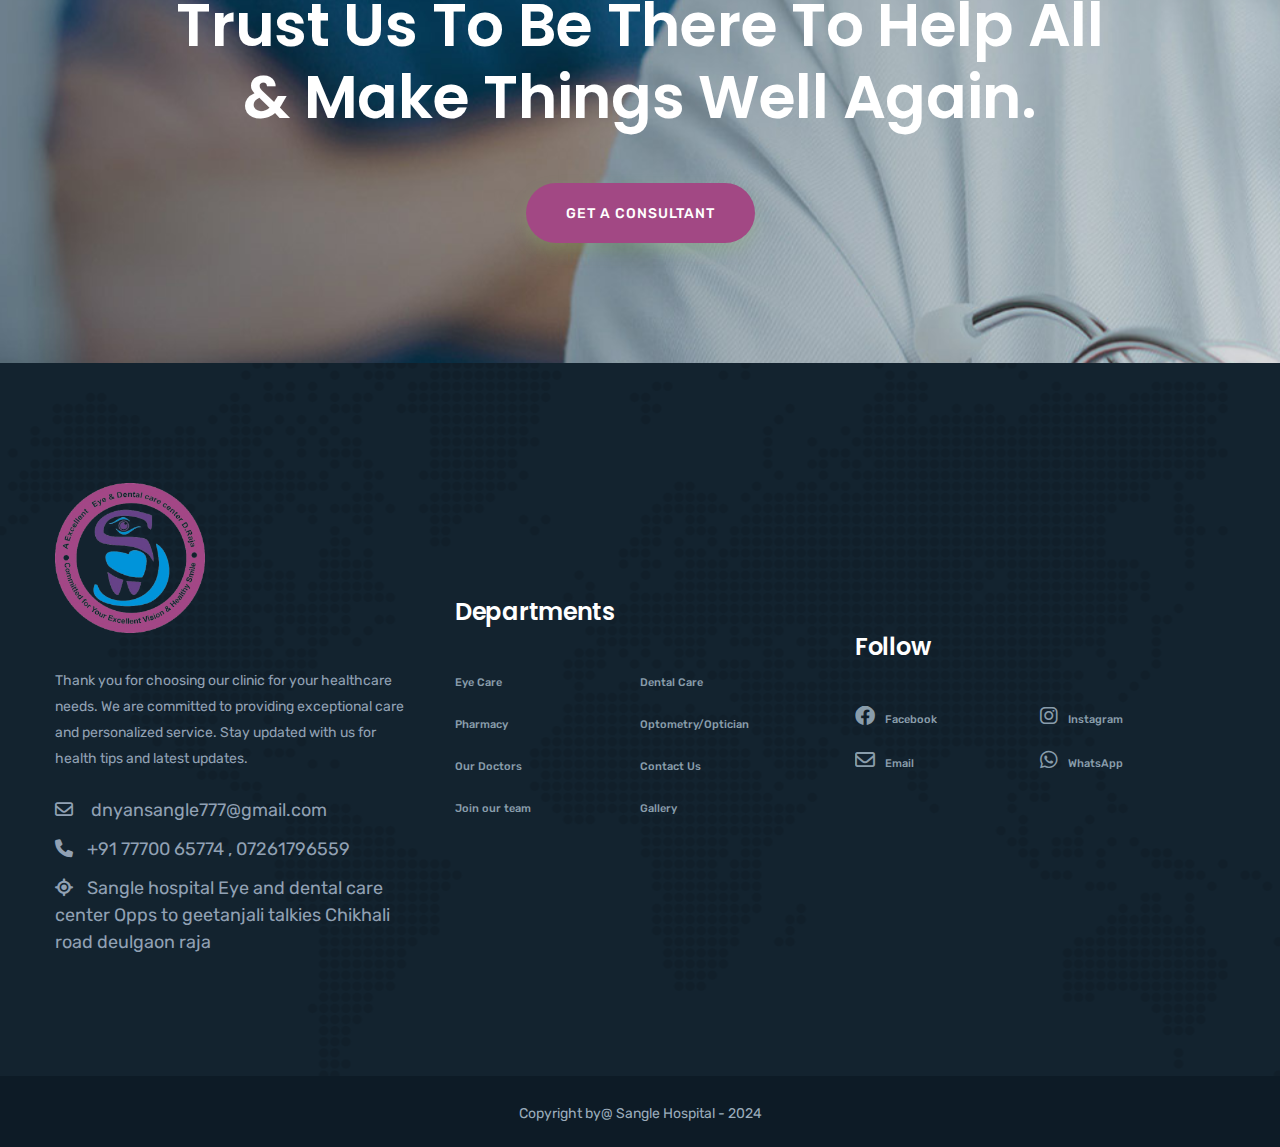
==== commit 06819f7a: "whatsapp number added and images changed in home page" ====
--- a/index.html
+++ b/index.html
@@ -101,7 +101,112 @@
         .whatsapp-button:hover {
             background-color: #128C7E;
         }
+        /* body {
+            font-family: Arial, sans-serif;
+            margin: 0;
+            padding: 0;
+           
+        }
+        .testimonial-section {
+            max-width: 1200px;
+            margin: 50px auto;
+            padding: 20px;
+            color: white;
+            background-color: rgb(162,72,132) ;
+        }
+        h1 {
+            font-size: 2.5em;
+            margin-bottom: 10px;
+        }
+        .subtitle {
+            font-size: 1.2em;
+            margin-bottom: 30px;
+        }
+        .testimonial-slider {
+            position: relative;
+            overflow: hidden;
+        }
+        .testimonial-container {
+            display: flex;
+            transition: transform 0.5s ease;
+        }
+        .testimonial-card {
+            background-color: white;
+            border-radius: 10px;
+            padding: 20px;
+            color: #333;
+            width: calc(50% - 20px);
+            margin: 0 10px;
+            flex-shrink: 0;
+        }
+        .client-info {
+            display: flex;
+            align-items: center;
+            margin-bottom: 15px;
+        }
+        .client-image {
+            width: 50px;
+            height: 50px;
+            border-radius: 50%;
+            margin-right: 15px;
+            background-color: #ccc;
+            display: flex;
+            align-items: center;
+            justify-content: center;
+            font-size: 0.8em;
+        }
+        .client-name {
+            font-weight: bold;
+            margin-bottom: 5px;
+        }
+        .client-position {
+            font-size: 0.9em;
+            color: #666;
+        }
+        .testimonial-text {
+            font-style: italic;
+            line-height: 1.6;
+        }
+        .navigation-dots {
+            text-align: center;
+            margin-top: 20px;
+        }
+        .dot {
+            height: 10px;
+            width: 10px;
+            background-color: #bbb;
+            border-radius: 50%;
+            display: inline-block;
+            margin: 0 5px;
+            cursor: pointer;
+        }
+        .dot.active {
+            background-color: white;
+        }
+        .slider-button {
+            position: absolute;
+            top: 50%;
+            transform: translateY(-50%);
+            background-color: rgba(255, 255, 255, 0.5);
+            border: none;
+            font-size: 24px;
+            padding: 10px;
+            cursor: pointer;
+        }
+        .prev {
+            left: 10px;
+        }
+        .next {
+            right: 10px;
+        }
+        @media (max-width: 768px) {
+            .testimonial-card {
+                width: calc(100% - 20px);
+            }
+        } */
+      
 </style>
+
 <body>
 
     <!-- header begin -->
@@ -191,7 +296,7 @@
         <section class="hero-area">
             <div class="hero-slider">
                 <div class="slider-active">
-                    <div class="single-slider slider-height d-flex align-items-center" style="background-image: url(img/slider/hero\ .jpg);">
+                    <div class="single-slider slider-height d-flex align-items-center" style="background-image: url(img/about/WhatsApp\ Image\ 2024-08-09\ at\ 20.23.49_86635385.jpg);">
                         <div class="container">
                             <div class="row">
                                 <div class="col-xl-6 col-lg-8 col-md-10">
@@ -219,7 +324,7 @@
                         
                         <div class="about-left-side pos-rel mb-30">
                             <div class="about-front-img">
-                                <img src="img/about/aboutt.jpg" alt="" style="width: 600px !important; height: 500px !important;">
+                                <img src="img/slider/hero .jpg" alt="" style="width: 600px !important; height: 500px !important;">
                             </div>
                             
                         </div>
@@ -522,6 +627,9 @@
             </div>
         </section>
         <!-- team-area end -->
+
+     
+
         <!-- fact-area start -->
         <!-- <section class="fact-area fact-map primary-bg pos-rel pt-115 pb-60">
             <div class="container">
@@ -795,7 +903,7 @@
         <!-- latest-news-area end -->
           <!-- Your website content goes here -->
 
-    <a href="https://wa.me/1234567890" class="whatsapp-button" target="_blank" rel="noopener noreferrer">
+    <a href="https://wa.me/+917770065774" class="whatsapp-button" target="_blank" rel="noopener noreferrer">
         <i class="fa-brands fa-whatsapp"></i>
     </a>
 
@@ -923,6 +1031,8 @@
     <script>
         AOS.init();
       </script>
+
+
 </body>
 
 </html>
--- a/css/style.css
+++ b/css/style.css
@@ -11691,4 +11691,5 @@
 .facts{
 	animation:FadeInDown;
 	animation-duration: 5s;
-}+}
+
